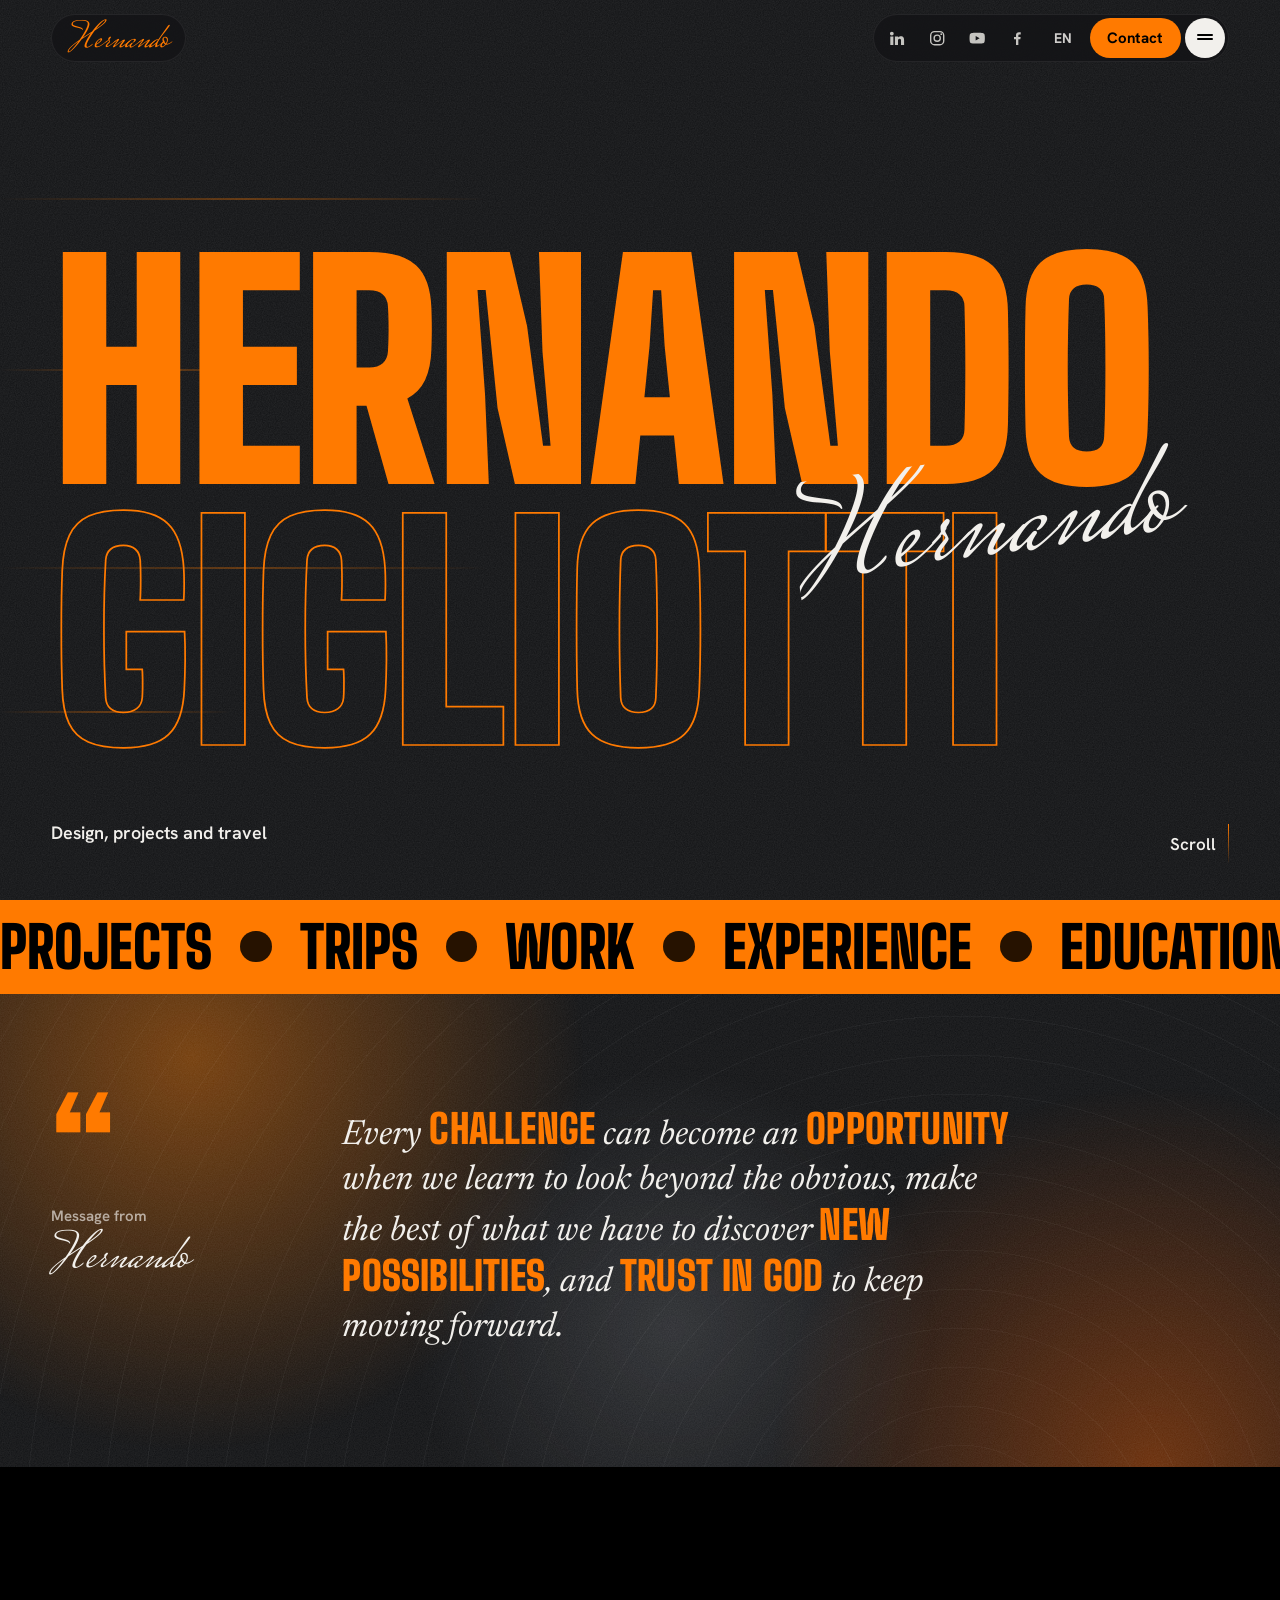
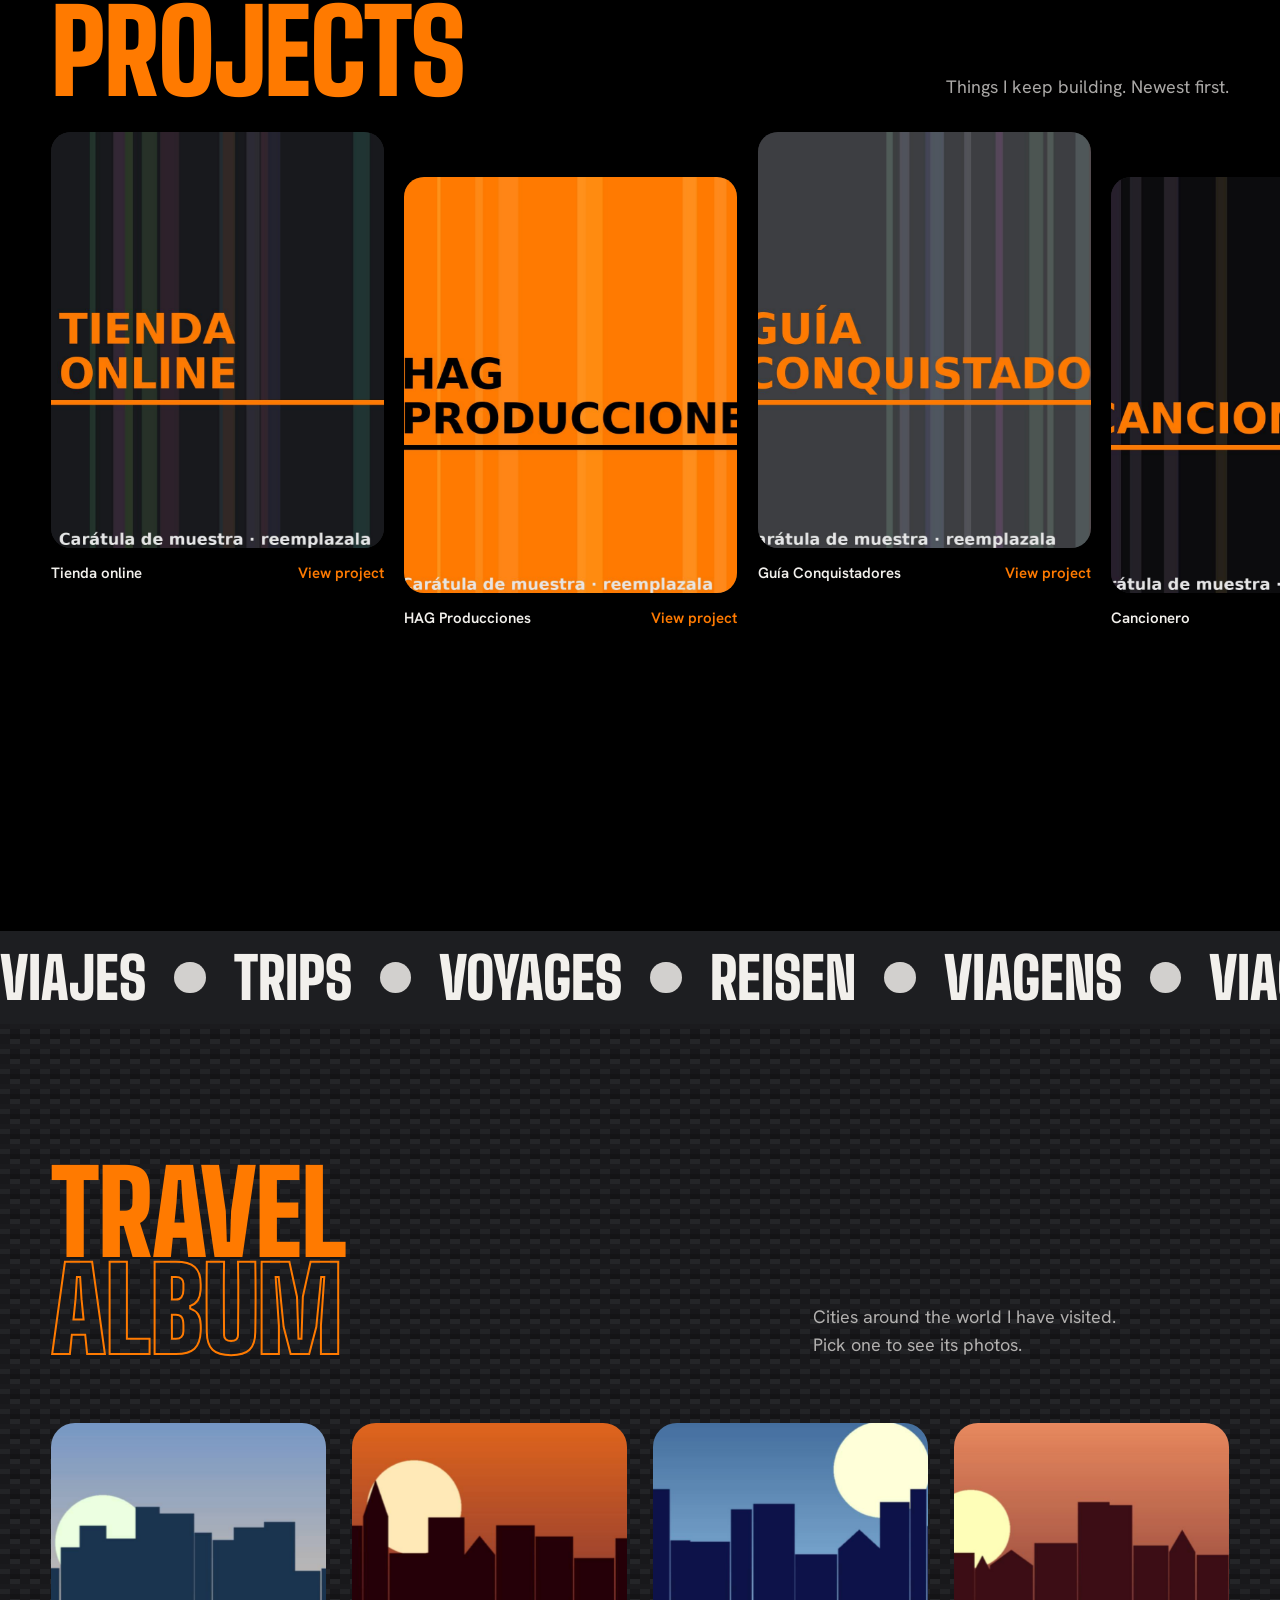
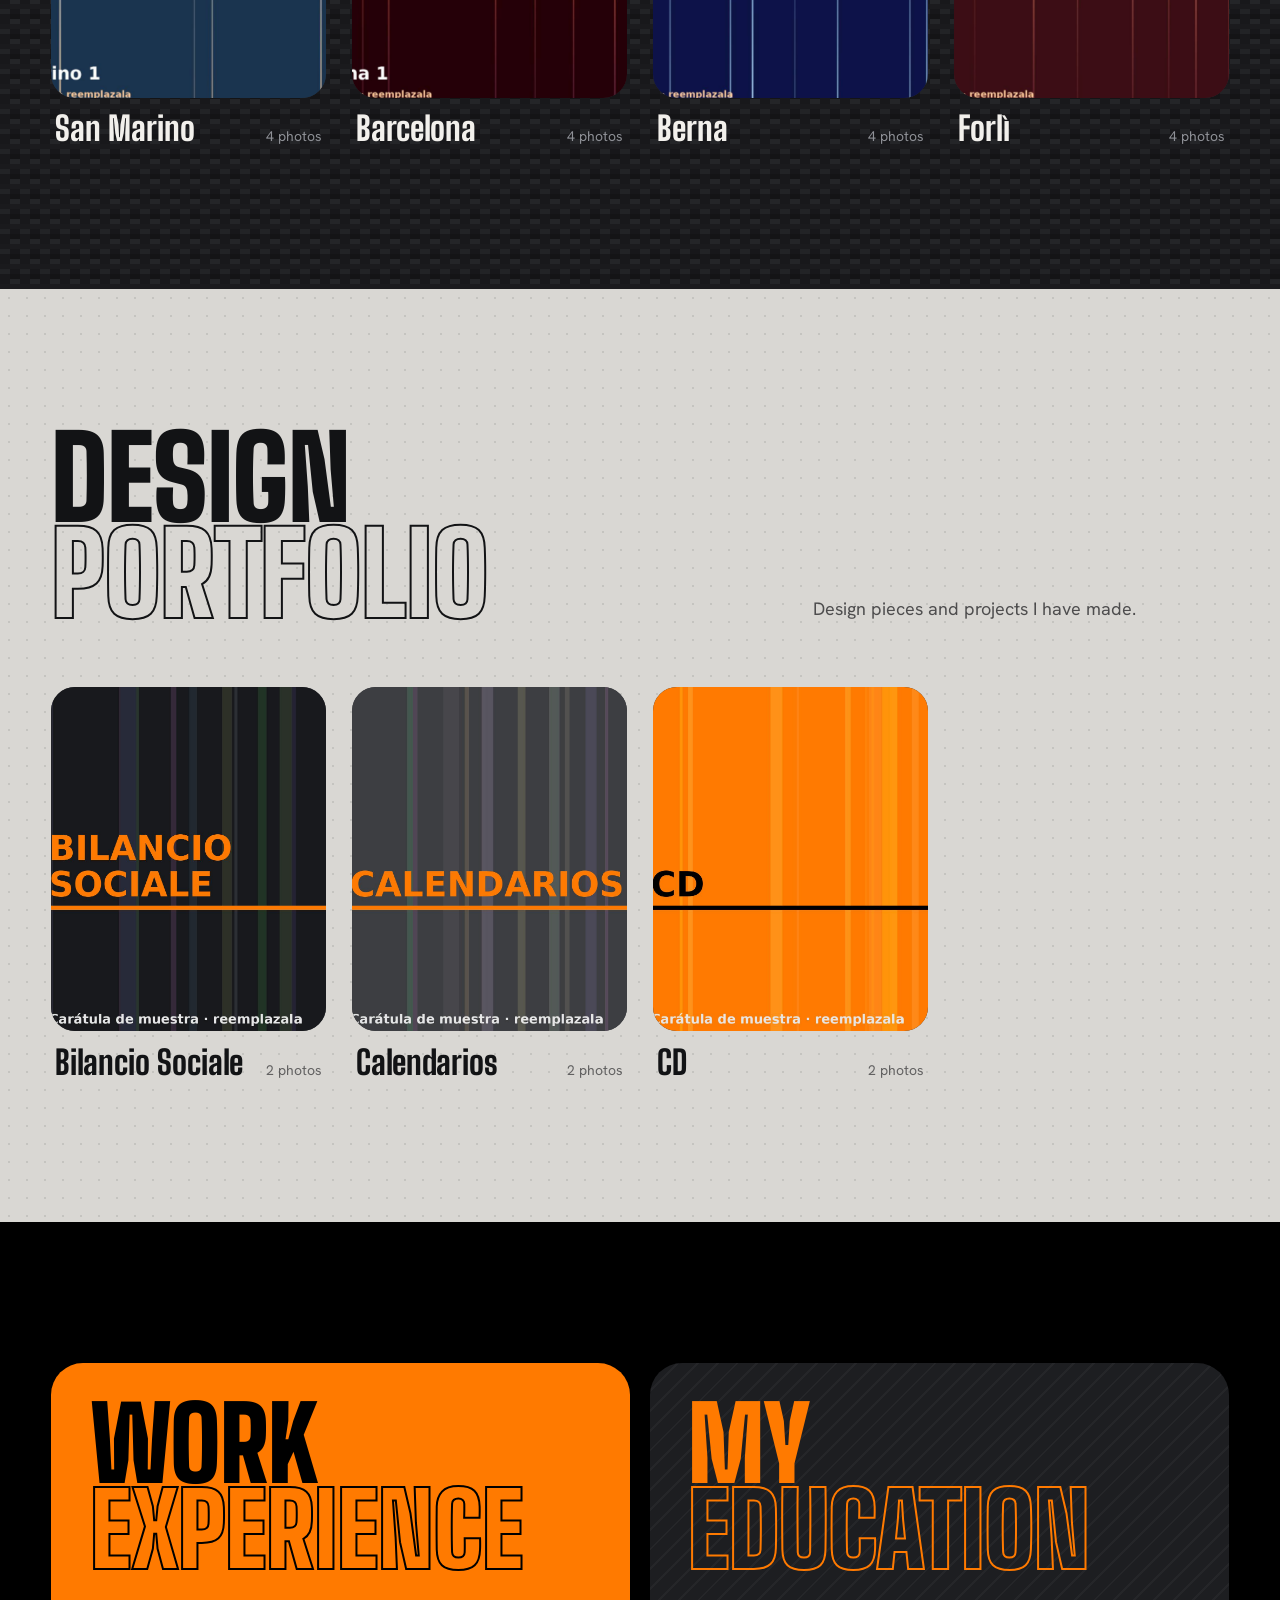
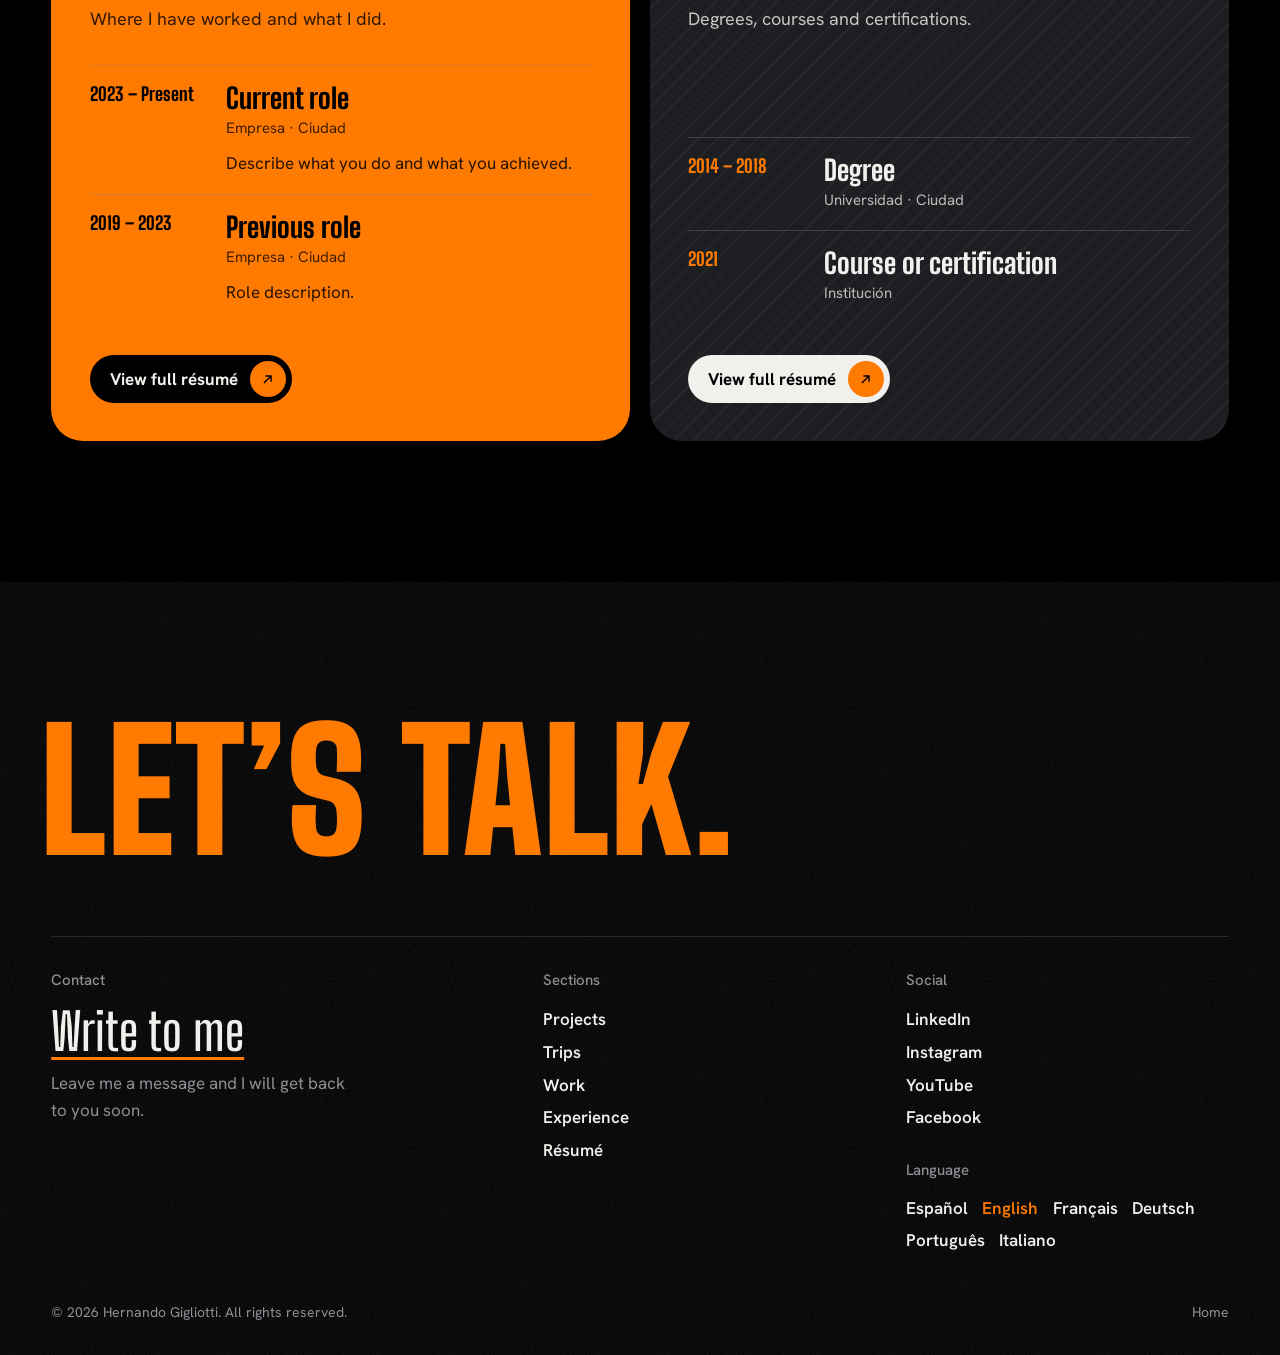
==== index.html @ bdeb21cd "Add files via upload" ====
<!doctype html>
<html lang="es">
<head>
  <meta charset="utf-8">
  <meta name="viewport" content="width=device-width, initial-scale=1, viewport-fit=cover">
  <title>Hernando Gigliotti</title>
  <meta name="description" content="Hernando Gigliotti: proyectos, viajes, diseño y currículum.">
  <meta name="theme-color" content="#121315">
  <meta property="og:title" content="Hernando Gigliotti">
  <meta property="og:type" content="website">
  <link rel="icon" href="data:image/svg+xml,%3Csvg xmlns='http://www.w3.org/2000/svg' viewBox='0 0 64 64'%3E%3Crect width='64' height='64' rx='14' fill='%23121315'/%3E%3Ctext x='32' y='44' font-family='Arial Black,Arial' font-weight='900' font-size='30' text-anchor='middle' fill='%23ff7a00'%3EH%3C/text%3E%3C/svg%3E">
  <link rel="preconnect" href="https://fonts.googleapis.com">
  <link rel="preconnect" href="https://fonts.gstatic.com" crossorigin>
  <link rel="stylesheet" href="https://fonts.googleapis.com/css2?family=Big+Shoulders+Display:wght@700;800;900&family=Hanken+Grotesk:wght@400;500;600;700&family=Mrs+Saint+Delafield&family=Newsreader:ital,opsz,wght@0,6..72,400;0,6..72,600;1,6..72,400&display=swap">
  <link rel="stylesheet" href="assets/css/style.css">
  <script>document.documentElement.classList.add('js')</script>
</head>
<body>
  <!-- Pantalla de carga -->
  <div class="cargador" aria-hidden="true" data-cargador>
    <div class="cargador__logo">
      <span class="cargador__h">H</span><span class="cargador__a">a</span><span class="cargador__g">G</span>
    </div>
    <div class="cargador__barra"><i></i></div>
  </div>
  <!-- Íconos reutilizables -->
  <svg width="0" height="0" style="position:absolute" aria-hidden="true">
    <symbol id="i-linkedin" viewBox="0 0 24 24"><path fill="currentColor" d="M4.98 3.5a2.5 2.5 0 1 1 0 5 2.5 2.5 0 0 1 0-5ZM3 9.75h4v11H3v-11Zm6.5 0h3.8v1.5h.06c.53-1 1.83-1.75 3.4-1.75 3.64 0 4.24 2.3 4.24 5.3v5.95h-4v-5.27c0-1.26-.02-2.88-1.85-2.88-1.85 0-2.13 1.37-2.13 2.79v5.36h-4v-11Z"/></symbol>
    <symbol id="i-instagram" viewBox="0 0 24 24"><g fill="none" stroke="currentColor" stroke-width="1.8"><rect x="3.5" y="3.5" width="17" height="17" rx="5"/><circle cx="12" cy="12" r="4"/></g><circle cx="17.3" cy="6.7" r="1.2" fill="currentColor"/></symbol>
    <symbol id="i-youtube" viewBox="0 0 24 24"><path fill="currentColor" d="M21.6 7.2a2.6 2.6 0 0 0-1.8-1.8C18.2 5 12 5 12 5s-6.2 0-7.8.4A2.6 2.6 0 0 0 2.4 7.2 27 27 0 0 0 2 12a27 27 0 0 0 .4 4.8 2.6 2.6 0 0 0 1.8 1.8C5.8 19 12 19 12 19s6.2 0 7.8-.4a2.6 2.6 0 0 0 1.8-1.8A27 27 0 0 0 22 12a27 27 0 0 0-.4-4.8ZM10 15V9l5.2 3L10 15Z"/></symbol>
    <symbol id="i-sobre" viewBox="0 0 24 24"><g fill="none" stroke="currentColor" stroke-width="1.8"><rect x="3" y="5.5" width="18" height="13" rx="2.5"/><path d="m4 7 8 6 8-6"/></g></symbol>
    <symbol id="i-facebook" viewBox="0 0 24 24"><path fill="currentColor" d="M13.5 21v-7.5h2.6l.4-3h-3V8.6c0-.9.3-1.5 1.5-1.5h1.6V4.4a21 21 0 0 0-2.3-.1c-2.3 0-3.9 1.4-3.9 4v2.2H7.8v3h2.6V21h3.1Z"/></symbol>
    <symbol id="i-flecha" viewBox="0 0 24 24"><path fill="none" stroke="currentColor" stroke-width="2" d="M7 17 17 7M9 7h8v8"/></symbol>
    <symbol id="i-x" viewBox="0 0 24 24"><path fill="none" stroke="currentColor" stroke-width="1.8" d="M6 6l12 12M18 6 6 18"/></symbol>
    <symbol id="i-izq" viewBox="0 0 24 24"><path fill="none" stroke="currentColor" stroke-width="1.8" d="M15 5l-7 7 7 7"/></symbol>
    <symbol id="i-der" viewBox="0 0 24 24"><path fill="none" stroke="currentColor" stroke-width="1.8" d="M9 5l7 7-7 7"/></symbol>
    <symbol id="i-bajar" viewBox="0 0 24 24"><path fill="none" stroke="currentColor" stroke-width="1.8" d="M12 4v11m0 0-4.5-4.5M12 15l4.5-4.5M5 19h14"/></symbol>
    <symbol id="i-mas" viewBox="0 0 24 24"><path fill="none" stroke="currentColor" stroke-width="1.8" d="M6 12h12M12 6v12"/></symbol>
    <symbol id="i-menos" viewBox="0 0 24 24"><path fill="none" stroke="currentColor" stroke-width="1.8" d="M6 12h12"/></symbol>
  </svg>

  <header class="nav">
    <a class="nav__marca" href="#/" data-firma>Hernando</a>
    <div class="nav__derecha">
      <nav class="nav__redes" data-redes aria-label="Redes"></nav>
      <div class="idiomas">
        <button class="idiomas__boton" type="button" aria-haspopup="true" aria-expanded="false" data-idioma-boton></button>
        <ul class="idiomas__lista" data-idioma-lista hidden></ul>
      </div>
      <button class="nav__contacto" type="button" data-abrir-contacto data-t-aria="contacto"><svg aria-hidden="true"><use href="#i-sobre"/></svg><span data-t="contacto">Contacto</span></button>
      <button class="nav__menu" type="button" aria-expanded="false" aria-controls="menu" data-menu-boton>
        <span></span><span></span><b class="sr" data-t="menu_abrir">Abrir menú</b>
      </button>
    </div>
  </header>

  <div class="menu" id="menu" data-menu>
    <ul class="menu__lista" data-menu-links></ul>
    <div class="menu__pie">
      <div class="menu__redes" data-menu-redes></div>
      <div class="menu__idiomas" data-menu-idiomas></div>
    </div>
  </div>

  <main id="app" tabindex="-1"></main>

  <!-- Contacto -->
  <div class="contacto" role="dialog" aria-modal="true" aria-labelledby="contacto-titulo" data-contacto>
    <div class="contacto__panel">
      <button class="circulo contacto__cerrar" type="button" data-cerrar-contacto data-t-aria="cerrar"><svg><use href="#i-x"/></svg></button>
      <h2 class="contacto__titulo" id="contacto-titulo" data-t="escribime">Escribime</h2>
      <p class="contacto__bajada" data-t="contacto_bajada"></p>
      <form class="formulario" data-formulario novalidate></form>
    </div>
  </div>

  <!-- Visor de fotos -->
  <div class="visor" role="dialog" aria-modal="true" data-visor>
    <div class="visor__barra">
      <div class="visor__titulo" data-visor-titulo></div>
      <button class="circulo" type="button" data-visor-cerrar data-t-aria="cerrar"><svg><use href="#i-x"/></svg></button>
    </div>
    <div class="visor__escena" data-visor-escena><img alt="" data-visor-img></div>
    <p class="visor__desc" data-visor-desc></p>
    <div class="visor__pie">
      <button class="circulo" type="button" data-visor-ant data-t-aria="anterior"><svg><use href="#i-izq"/></svg></button>
      <button class="circulo circulo--naranja" type="button" data-visor-sig data-t-aria="siguiente"><svg><use href="#i-der"/></svg></button>
    </div>
  </div>

  <!-- Lector tipo libro -->
  <div class="lector" role="dialog" aria-modal="true" data-lector>
    <div class="lector__barra">
      <div class="lector__titulo"><b data-lector-titulo></b><small data-lector-sub></small></div>
      <div class="lector__acciones">
        <a class="circulo" data-lector-descargar download data-t-aria="descargar"><svg><use href="#i-bajar"/></svg></a>
        <button class="circulo" type="button" data-lector-cerrar data-t-aria="cerrar"><svg><use href="#i-x"/></svg></button>
      </div>
    </div>
    <div class="lector__escena" data-lector-escena></div>
    <div class="lector__pie">
      <button class="circulo" type="button" data-lector-ant data-t-aria="pag_ant"><svg><use href="#i-izq"/></svg></button>
      <input class="lector__rango" type="range" min="0" max="0" value="0" step="1" data-lector-rango data-t-aria="ir_pagina">
      <span class="lector__contador" data-lector-contador></span>
      <div class="lector__tam" data-lector-tam hidden>
        <button class="circulo" type="button" data-tam="-1" data-t-aria="letra_menos"><svg><use href="#i-menos"/></svg></button>
        <button class="circulo" type="button" data-tam="1" data-t-aria="letra_mas"><svg><use href="#i-mas"/></svg></button>
      </div>
      <button class="circulo circulo--naranja" type="button" data-lector-sig data-t-aria="pag_sig"><svg><use href="#i-der"/></svg></button>
    </div>
  </div>

  <script src="assets/vendor/marked.min.js" defer></script>
  <script type="module" src="assets/js/app.js"></script>
</body>
</html>
---- assets/css/style.css ----
/* ==========================================================================
   Tokens
   ========================================================================== */
:root {
  --negro: #000000;
  --carbon: #121315;
  --grafito: #1d1e21;
  --acero: #2b2d31;
  --gris: #8e9096;
  --niebla: #d9d7d3;
  --hueso: #f2f0ec;
  --naranja: #ff7a00;
  --naranja-osc: #d65f00;
  --brasa: #c24a00;

  --f-display: "Big Shoulders Display", "Arial Narrow", Impact, sans-serif;
  --f-texto: "Hanken Grotesk", "Segoe UI", system-ui, sans-serif;
  --f-firma: "Mrs Saint Delafield", "Brush Script MT", cursive;
  --f-libro: "Newsreader", Georgia, serif;

  --ease-out: cubic-bezier(0.23, 1, 0.32, 1);
  --ease-in-out: cubic-bezier(0.77, 0, 0.175, 1);
  --ease-drawer: cubic-bezier(0.32, 0.72, 0, 1);

  --margen: clamp(1.25rem, 4vw, 4rem);
  --ancho: 1480px;
  --seccion: clamp(5rem, 11vw, 9rem);

  color-scheme: dark;
  box-sizing: border-box;
  padding-top: env(safe-area-inset-top, 0px);
  padding-bottom: env(safe-area-inset-bottom, 0px);
}
*, *::before, *::after { box-sizing: inherit; }
html { -webkit-tap-highlight-color: transparent; scroll-padding-top: calc(env(safe-area-inset-top, 0px) + 6rem); overscroll-behavior-y: none; background: var(--carbon); }
body { margin: 0; background: var(--carbon); color: var(--hueso); font-family: var(--f-texto); font-size: 1.0625rem; line-height: 1.55; -webkit-font-smoothing: antialiased; }
body.bloqueado { overflow: hidden; }
img { max-width: 100%; display: block; }
a { color: inherit; text-decoration: none; }
button { font: inherit; color: inherit; background: none; border: 0; padding: 0; cursor: pointer; }
button, a, [role="button"] { touch-action: manipulation; }
button { user-select: none; -webkit-user-select: none; }
:focus-visible { outline: 2px solid var(--naranja); outline-offset: 3px; border-radius: 4px; }
::selection { background: var(--naranja); color: var(--negro); }
[hidden] { display: none !important; }
svg { width: 1em; height: 1em; }
.envoltura { width: 100%; max-width: var(--ancho); margin-inline: auto; padding-inline: var(--margen); }
.sr { position: absolute; width: 1px; height: 1px; overflow: hidden; clip: rect(0 0 0 0); white-space: nowrap; }

/* ==========================================================================
   Texturas de fondo
   ========================================================================== */
.liso-negro { background: var(--negro); }
.liso-grafito { background: var(--grafito); }
.liso-claro { background: var(--niebla); color: var(--carbon); }
.liso-naranja { background: var(--naranja); color: var(--negro); }

.grano { position: relative; isolation: isolate; }
.grano::before {
  content: "";
  position: absolute;
  inset: 0;
  z-index: -1;
  pointer-events: none;
  opacity: 0.16;
  background-image: url("data:image/svg+xml,%3Csvg xmlns='http://www.w3.org/2000/svg' width='220' height='220'%3E%3Cfilter id='n'%3E%3CfeTurbulence type='fractalNoise' baseFrequency='.85' numOctaves='3' stitchTiles='stitch'/%3E%3CfeColorMatrix values='0 0 0 0 1 0 0 0 0 1 0 0 0 0 1 0 0 0 .55 0'/%3E%3C/filter%3E%3Crect width='100%25' height='100%25' filter='url(%23n)'/%3E%3C/svg%3E");
}
.carbono {
  background-color: #141416;
  background-image:
    linear-gradient(27deg, #1a1a1d 5px, transparent 5px),
    linear-gradient(207deg, #1a1a1d 5px, transparent 5px),
    linear-gradient(27deg, #222326 5px, transparent 5px),
    linear-gradient(207deg, #222326 5px, transparent 5px),
    linear-gradient(90deg, #18181b 10px, transparent 10px),
    linear-gradient(#1b1b1e 25%, #17171a 25%, #17171a 50%, transparent 50%, transparent 75%, #242528 75%, #242528);
  background-size: 20px 20px;
  background-position: 0 5px, 10px 0, 0 10px, 10px 5px, 0 0, 0 0;
}
.rayas {
  background-color: var(--grafito);
  background-image: repeating-linear-gradient(-45deg, rgba(255, 255, 255, 0.035) 0 2px, transparent 2px 14px);
}
.puntos {
  color: var(--carbon);
  background-color: var(--niebla);
  background-image: radial-gradient(rgba(0, 0, 0, 0.09) 1px, transparent 1.4px);
  background-size: 18px 18px;
}

/* ==========================================================================
   Cabecera
   ========================================================================== */
.nav {
  position: fixed;
  top: calc(env(safe-area-inset-top, 0px) + 0.9rem);
  left: var(--margen);
  right: var(--margen);
  z-index: 30;
  display: flex;
  justify-content: space-between;
  align-items: center;
  gap: 1rem;
  pointer-events: none;
}
.nav > * { pointer-events: auto; }
.nav__marca {
  font-family: var(--f-firma);
  font-size: 2.3rem;
  line-height: 1;
  color: var(--naranja);
  padding: 0.45rem 1.1rem 0;
  height: 3rem;
  display: flex;
  align-items: center;
  border-radius: 999px;
  background: rgba(18, 19, 21, 0.72);
  backdrop-filter: blur(16px);
  -webkit-backdrop-filter: blur(16px);
  box-shadow: inset 0 0 0 1px rgba(255, 255, 255, 0.07);
}
.nav__derecha {
  display: flex;
  align-items: center;
  gap: 0.25rem;
  padding: 0.25rem;
  border-radius: 999px;
  background: rgba(18, 19, 21, 0.72);
  backdrop-filter: blur(16px);
  -webkit-backdrop-filter: blur(16px);
  box-shadow: inset 0 0 0 1px rgba(255, 255, 255, 0.07);
}
.nav__redes { display: flex; }
.red {
  display: grid;
  place-items: center;
  width: 2.5rem;
  height: 2.5rem;
  border-radius: 999px;
  color: rgba(242, 240, 236, 0.8);
  font-size: 1.15rem;
  transition: color 160ms ease, background-color 160ms ease;
}
.idiomas { position: relative; }
.idiomas__boton {
  height: 2.5rem;
  padding: 0 0.8rem;
  border-radius: 999px;
  font-weight: 700;
  font-size: 0.875rem;
  letter-spacing: 0.04em;
  color: rgba(242, 240, 236, 0.85);
  transition: background-color 160ms ease;
}
.idiomas__lista {
  position: absolute;
  top: calc(100% + 0.6rem);
  right: 0;
  min-width: 11rem;
  margin: 0;
  padding: 0.35rem;
  list-style: none;
  border-radius: 1.1rem;
  background: var(--grafito);
  box-shadow: inset 0 0 0 1px rgba(255, 255, 255, 0.08), 0 20px 50px -10px rgba(0, 0, 0, 0.7);
  transform-origin: top right;
  animation: aparecer-pop 180ms var(--ease-out);
}
.idiomas__lista button {
  width: 100%;
  text-align: left;
  padding: 0.6rem 0.85rem;
  border-radius: 0.75rem;
  font-weight: 500;
}
.idiomas__lista button[aria-current="true"] { color: var(--naranja); font-weight: 700; }
@keyframes aparecer-pop { from { opacity: 0; transform: scale(0.96) translateY(-4px); } }
.nav__contacto {
  height: 2.5rem;
  padding: 0 1.1rem;
  border-radius: 999px;
  background: var(--naranja);
  color: var(--negro);
  font-weight: 700;
  font-size: 0.9375rem;
  transition: transform 140ms var(--ease-out), background-color 160ms ease;
}
.nav__contacto:active { transform: scale(0.97); }
.nav__menu { position: relative; width: 2.5rem; height: 2.5rem; border-radius: 999px; background: var(--hueso); }
.nav__menu span { position: absolute; left: 50%; top: 50%; width: 1rem; height: 2px; margin-left: -0.5rem; background: var(--negro); border-radius: 2px; transition: transform 300ms var(--ease-out); }
.nav__menu span:first-child { transform: translateY(-4px); }
.nav__menu span:last-child { transform: translateY(4px); }
.menu-abierto .nav__menu span:first-child { transform: rotate(45deg); }
.menu-abierto .nav__menu span:last-child { transform: rotate(-45deg); }
@media (hover: hover) and (pointer: fine) {
  .red:hover { color: var(--naranja); background: rgba(255, 255, 255, 0.06); }
  .idiomas__boton:hover, .idiomas__lista button:hover { background: rgba(255, 255, 255, 0.07); }
  .nav__contacto:hover { background: #ff8f2b; }
}
@media (max-width: 560px) {
  .nav__marca { font-size: 1.9rem; padding-inline: 0.85rem; height: 2.75rem; }
  .red { width: 2.15rem; }
  .nav__contacto { padding: 0 0.8rem; font-size: 0.875rem; }
  .idiomas__boton { padding: 0 0.55rem; }
}
.nav__contacto { display: inline-flex; align-items: center; gap: 0.45rem; }
.nav__contacto svg { width: 1.15rem; height: 1.15rem; display: none; }
@media (max-width: 480px) {
  .nav { left: 0.75rem; right: 0.75rem; }
  .nav__marca { font-size: 1.6rem; padding-inline: 0.7rem; height: 2.6rem; }
  .nav__derecha { gap: 0; }
  .red { width: 2.1rem; height: 2.3rem; font-size: 1.05rem; }
  .idiomas__boton { height: 2.3rem; padding: 0 0.45rem; font-size: 0.8125rem; }
  .nav__contacto { width: 2.3rem; height: 2.3rem; padding: 0; justify-content: center; }
  .nav__contacto span { display: none; }
  .nav__contacto svg { display: block; }
  .nav__menu { width: 2.3rem; height: 2.3rem; }
}

/* Menú a pantalla completa */
.menu {
  position: fixed;
  inset: 0;
  z-index: 25;
  background: var(--naranja);
  color: var(--negro);
  padding: calc(env(safe-area-inset-top, 0px) + 6.5rem) var(--margen) calc(env(safe-area-inset-bottom, 0px) + 2rem);
  display: flex;
  flex-direction: column;
  justify-content: space-between;
  gap: 2rem;
  overflow-y: auto;
  clip-path: inset(0 0 100% 0);
  visibility: hidden;
  transition: clip-path 520ms var(--ease-drawer), visibility 0s linear 520ms;
}
.menu-abierto .menu { clip-path: inset(0 0 0 0); visibility: visible; transition: clip-path 520ms var(--ease-drawer), visibility 0s; }
.menu__lista { list-style: none; margin: 0; padding: 0; }
.menu__lista a {
  display: inline-block;
  font-family: var(--f-display);
  font-weight: 900;
  text-transform: uppercase;
  font-size: clamp(3.2rem, 11vw, 8rem);
  line-height: 0.9;
  transform: translateY(40%);
  opacity: 0;
  transition: transform 520ms var(--ease-out), opacity 300ms ease, color 160ms ease;
}
.menu-abierto .menu__lista a { transform: none; opacity: 1; }
.menu-abierto .menu__lista li:nth-child(2) a { transition-delay: 40ms; }
.menu-abierto .menu__lista li:nth-child(3) a { transition-delay: 80ms; }
.menu-abierto .menu__lista li:nth-child(4) a { transition-delay: 120ms; }
.menu-abierto .menu__lista li:nth-child(5) a { transition-delay: 160ms; }
.menu-abierto .menu__lista li:nth-child(6) a { transition-delay: 200ms; }
.menu__pie { display: flex; flex-wrap: wrap; justify-content: space-between; gap: 1.25rem 2rem; font-weight: 600; }
.menu__redes, .menu__idiomas { display: flex; flex-wrap: wrap; gap: 0.5rem 1.25rem; }
.menu__redes a, .menu__idiomas button { text-decoration: underline; text-underline-offset: 4px; text-decoration-thickness: 1.5px; }
.menu__idiomas button[aria-current="true"] { text-decoration: none; background: var(--negro); color: var(--naranja); padding: 0 0.6rem; border-radius: 999px; }
@media (hover: hover) and (pointer: fine) { .menu__lista a:hover { color: var(--hueso); } }

/* ==========================================================================
   Hero
   ========================================================================== */
.hero { position: relative; min-height: 100svh; display: flex; flex-direction: column; justify-content: flex-end; overflow: hidden; background: var(--carbon); }
.hero__contenido { padding-block: 7rem 2.25rem; }
.hero__nombre {
  margin: 0;
  font-family: var(--f-display);
  font-weight: 900;
  text-transform: uppercase;
  line-height: 0.86;
  letter-spacing: -0.015em;
  font-size: var(--tam-nombre, 20vw);
  white-space: nowrap;
}
.hero__linea { display: block; width: max-content; overflow: hidden; padding-bottom: 0.04em; }
.hero__linea--relleno { color: var(--naranja); }
.hero__linea--trazo { color: transparent; -webkit-text-stroke: max(1.5px, 0.006em) var(--naranja); }
.hero__letra { display: inline-block; }
.hero__firma {
  position: absolute;
  right: calc(var(--margen) + 2vw);
  bottom: 38%;
  margin: 0;
  font-family: var(--f-firma);
  font-weight: 400;
  font-size: clamp(3.5rem, 11vw, 10rem);
  line-height: 1.1;
  padding-right: 0.2em;
  color: var(--hueso);
  transform: rotate(-8deg);
  pointer-events: none;
}
.hero__pie { display: flex; justify-content: space-between; align-items: end; gap: 1rem; margin-top: 2rem; color: rgba(242, 240, 236, 0.7); }
.hero__pie strong { color: var(--hueso); font-weight: 600; font-size: 1.125rem; }
.hero__bajar { display: inline-flex; align-items: center; gap: 0.75rem; font-weight: 600; color: var(--hueso); }
.hero__bajar i { display: block; width: 1px; height: 2.5rem; background: linear-gradient(var(--naranja), transparent); }

/* Líneas de velocidad que cruzan el hero */
.hero__estela { position: absolute; inset: 0; z-index: 0; overflow: hidden; pointer-events: none; }
.hero__estela i {
  position: absolute;
  left: 0;
  height: 2px;
  width: 38vw;
  background: linear-gradient(90deg, transparent, rgba(255, 122, 0, 0.55), transparent);
  animation: estela 6s linear infinite;
  opacity: 0.6;
}
.hero__estela i:nth-child(1) { top: 22%; animation-duration: 5.5s; }
.hero__estela i:nth-child(2) { top: 41%; animation-duration: 7.5s; animation-delay: -3s; width: 24vw; }
.hero__estela i:nth-child(3) { top: 63%; animation-duration: 6.5s; animation-delay: -1.5s; }
.hero__estela i:nth-child(4) { top: 79%; animation-duration: 9s; animation-delay: -5s; width: 18vw; }
@keyframes estela { from { transform: translateX(-40vw); } to { transform: translateX(140vw); } }
.hero > .envoltura { position: relative; z-index: 1; }

/* Secuencia de entrada */
.js .hero__letra { transform: translateY(105%); }
.js .hero__firma { opacity: 0; clip-path: inset(0 100% 0 0); }
.js .hero__pie { opacity: 0; }
.cargado .hero__letra { transform: none; transition: transform 900ms var(--ease-out); transition-delay: calc(var(--i, 0) * 40ms); }
.cargado .hero__firma { opacity: 1; clip-path: inset(0 0 0 0); transition: clip-path 1200ms var(--ease-in-out) 650ms, opacity 200ms ease 650ms; }
.cargado .hero__pie { opacity: 1; transition: opacity 600ms ease 900ms; }

/* ==========================================================================
   Cinta en movimiento
   ========================================================================== */
.cinta { overflow: hidden; padding-block: 1.1rem; white-space: nowrap; user-select: none; }
.cinta__pista { display: inline-flex; animation: cinta 32s linear infinite; }
.cinta--inversa .cinta__pista { animation-direction: reverse; }
.cinta span {
  display: inline-flex;
  align-items: center;
  gap: 1.75rem;
  padding-right: 1.75rem;
  font-family: var(--f-display);
  font-weight: 900;
  text-transform: uppercase;
  font-size: clamp(2rem, 4.5vw, 3.75rem);
  line-height: 1;
}
.cinta span::after { content: ""; width: 0.55em; height: 0.55em; border-radius: 50%; background: currentColor; opacity: 0.85; }
@keyframes cinta { to { transform: translateX(-50%); } }

/* ==========================================================================
   Mensaje (fondo animado)
   ========================================================================== */
.mensaje { position: relative; isolation: isolate; overflow: hidden; padding-block: clamp(4.5rem, 9vw, 7.5rem); background: var(--carbon); }
.aurora { position: absolute; inset: 0; z-index: -2; overflow: hidden; }
.aurora i { position: absolute; width: 70vmax; height: 70vmax; border-radius: 50%; will-change: transform; }
.aurora i:nth-child(1) { left: -20vmax; top: -30vmax; background: radial-gradient(circle, rgba(255, 122, 0, 0.42), transparent 62%); animation: deriva-a 22s ease-in-out infinite alternate; }
.aurora i:nth-child(2) { right: -25vmax; bottom: -35vmax; background: radial-gradient(circle, rgba(194, 74, 0, 0.5), transparent 60%); animation: deriva-b 26s ease-in-out infinite alternate; }
.aurora i:nth-child(3) { left: 30%; top: 10%; width: 45vmax; height: 45vmax; background: radial-gradient(circle, rgba(120, 124, 132, 0.28), transparent 65%); animation: deriva-c 18s ease-in-out infinite alternate; }
.aurora i:nth-child(4) {
  inset: 0; width: auto; height: auto; border-radius: 0;
  background: repeating-radial-gradient(circle at 75% 120%, transparent 0 38px, rgba(255, 255, 255, 0.035) 38px 39px);
  animation: pulso 9s ease-in-out infinite alternate;
}
@keyframes deriva-a { to { transform: translate(28vw, 22vh) scale(1.15); } }
@keyframes deriva-b { to { transform: translate(-30vw, -18vh) scale(0.9); } }
@keyframes deriva-c { to { transform: translate(-22vw, 18vh) scale(1.3); } }
@keyframes pulso { to { transform: scale(1.08); opacity: 0.6; } }
.mensaje__grilla { display: grid; grid-template-columns: minmax(10rem, 15rem) minmax(0, 1fr); gap: clamp(1.5rem, 4vw, 4rem); align-items: start; }
.mensaje__lado { display: flex; flex-direction: column; gap: 0.25rem; }
.mensaje__comilla { font-family: var(--f-display); font-weight: 900; font-size: clamp(6rem, 11vw, 9rem); line-height: 0.6; color: var(--naranja); margin-bottom: 0.5rem; }
.etiqueta { font-weight: 600; font-size: 0.9375rem; color: rgba(242, 240, 236, 0.65); }
.mensaje__firma { font-family: var(--f-firma); font-size: clamp(2.6rem, 4vw, 3.4rem); line-height: 1.1; color: var(--hueso); }
.frase {
  margin: 0;
  max-width: 34ch;
  font-family: var(--f-libro);
  font-style: italic;
  font-weight: 400;
  font-size: clamp(1.45rem, 2.7vw, 2.45rem);
  line-height: 1.32;
  color: var(--hueso);
  text-wrap: pretty;
}
.frase strong {
  font-family: var(--f-display);
  font-style: normal;
  font-weight: 900;
  text-transform: uppercase;
  font-size: 1.16em;
  line-height: 1;
  letter-spacing: 0.005em;
  color: var(--naranja);
}
.frase .palabra { opacity: var(--o, 1); transition: opacity 140ms linear; }
@media (max-width: 760px) {
  .mensaje__grilla { grid-template-columns: 1fr; }
  .mensaje__lado { flex-direction: row; align-items: baseline; gap: 0.6rem; }
  .mensaje__comilla { font-size: 5rem; margin: 0; }
}

/* ==========================================================================
   Proyectos (desplazamiento horizontal fijado)
   ========================================================================== */
.proyectos { position: relative; }
.proyectos__fijo { position: sticky; top: 0; height: 100svh; display: flex; flex-direction: column; justify-content: center; overflow: hidden; }
.proyectos__cabeza { display: flex; justify-content: space-between; align-items: end; gap: 1.5rem; margin-bottom: clamp(1.5rem, 3.5vh, 2.75rem); }
.titulo-seccion {
  margin: 0;
  font-family: var(--f-display);
  font-weight: 900;
  text-transform: uppercase;
  font-size: clamp(3.25rem, 9vw, 8.5rem);
  line-height: 0.84;
  letter-spacing: -0.01em;
}
.titulo-seccion span { display: block; }
.titulo-seccion span + span { color: transparent; -webkit-text-stroke: 2px currentColor; }
.liso-claro .titulo-seccion span + span, .puntos .titulo-seccion span + span { -webkit-text-stroke-color: var(--carbon); }
.titulo-seccion--naranja span:first-child { color: var(--naranja); }
.titulo-seccion--naranja span + span { -webkit-text-stroke-color: var(--naranja); }
.bajada { max-width: 34ch; margin: 0; font-size: 1.125rem; color: rgba(242, 240, 236, 0.7); }
.liso-claro .bajada, .puntos .bajada { color: rgba(18, 19, 21, 0.7); }
.pista { display: flex; gap: clamp(0.9rem, 1.6vw, 1.5rem); padding-inline: var(--margen); will-change: transform; }
.proyecto { flex: 0 0 auto; width: clamp(15rem, 26vw, 25rem); }
.proyecto:nth-child(even) { margin-top: clamp(1.5rem, 5vh, 4rem); }
.proyecto__foto { aspect-ratio: 4 / 5; max-height: 58svh; border-radius: 1.25rem; overflow: hidden; background: var(--grafito); }
.proyecto__foto img { width: 100%; height: 100%; object-fit: cover; transition: transform 700ms var(--ease-out); }
.proyecto__pie { display: flex; justify-content: space-between; gap: 1rem; margin-top: 0.85rem; font-size: 0.9375rem; color: rgba(242, 240, 236, 0.65); }
.proyecto__pie b { color: var(--hueso); font-weight: 600; }
.proyecto__ir { color: var(--naranja); font-weight: 600; white-space: nowrap; }
.proyectos__pista-texto { margin-top: 1.25rem; font-size: 0.875rem; color: var(--gris); }
@media (hover: hover) and (pointer: fine) { .proyecto:hover .proyecto__foto img { transform: scale(1.045); } }
.proyectos--libre .proyectos__fijo { position: static; height: auto; padding-block: var(--seccion); }
.proyectos--libre .pista { overflow-x: auto; scroll-snap-type: x mandatory; scrollbar-width: none; padding-bottom: 0.5rem; }
.proyectos--libre .pista::-webkit-scrollbar { display: none; }
.proyectos--libre .proyecto { scroll-snap-align: start; scroll-margin-inline: var(--margen); }

/* ==========================================================================
   Salón de viajes (como los cascos) y portfolio
   ========================================================================== */
.salon { padding-block: var(--seccion); }
.salon__cabeza { display: grid; grid-template-columns: 1fr minmax(16rem, 26rem); gap: 1.5rem 3rem; align-items: end; margin-bottom: clamp(2.5rem, 5vw, 4.5rem); }
.salon__grilla { display: grid; grid-template-columns: repeat(auto-fill, minmax(min(100%, 16.5rem), 1fr)); gap: clamp(1rem, 2vw, 1.75rem); }
.ficha { display: block; position: relative; }
.ficha__imagen {
  position: relative;
  aspect-ratio: 1;
  border-radius: 1.5rem;
  overflow: hidden;
  background: var(--acero);
}
.ficha__imagen img { position: absolute; inset: 0; width: 100%; height: 100%; object-fit: cover; transition: opacity 500ms ease, transform 900ms var(--ease-out); }
.ficha__imagen img + img { opacity: 0; }
.ficha__imagen::after {
  content: "";
  position: absolute;
  inset: 45% 0 0;
  background: linear-gradient(transparent, rgba(255, 122, 0, 0.85));
  opacity: 0;
  transition: opacity 400ms ease;
}
.ficha__texto { display: flex; justify-content: space-between; align-items: baseline; gap: 0.75rem; padding: 0.9rem 0.25rem 0; }
.ficha__nombre { margin: 0; font-family: var(--f-display); font-weight: 800; font-size: clamp(1.75rem, 2.6vw, 2.4rem); line-height: 1; overflow-wrap: anywhere; }
.ficha__meta { font-size: 0.875rem; color: var(--gris); white-space: nowrap; }
.liso-claro .ficha__meta, .puntos .ficha__meta { color: rgba(18, 19, 21, 0.6); }
.ficha--alta .ficha__imagen { aspect-ratio: 4 / 5; }
@media (hover: hover) and (pointer: fine) {
  .ficha:hover .ficha__imagen img + img { opacity: 1; }
  .ficha:hover .ficha__imagen img:only-child { transform: scale(1.05); }
  .ficha:hover .ficha__imagen::after { opacity: 1; }
}
@media (max-width: 760px) { .salon__cabeza { grid-template-columns: 1fr; } }

/* ==========================================================================
   Trayectoria (experiencia y estudios)
   ========================================================================== */
.trayectoria { display: grid; grid-template-columns: 1fr 1fr; gap: clamp(0.75rem, 1.5vw, 1.25rem); padding-block: var(--seccion); }
.panel {
  position: relative;
  display: flex;
  flex-direction: column;
  gap: 2rem;
  min-height: clamp(30rem, 50vw, 44rem);
  padding: clamp(1.5rem, 3vw, 3rem);
  border-radius: 2rem;
  overflow: hidden;
}
.panel .titulo-seccion { font-size: clamp(3.5rem, 8vw, 8rem); }
.panel.liso-naranja .titulo-seccion span + span { -webkit-text-stroke-color: var(--negro); }
.panel .bajada { color: inherit; opacity: 0.8; }
.hitos { list-style: none; margin: auto 0 0; padding: 0; }
.hito { display: grid; grid-template-columns: 7.5rem 1fr; gap: 1rem; padding: 1.1rem 0; border-top: 1px solid currentColor; border-top-color: rgba(127, 127, 127, 0.35); }
.hito__fechas { font-family: var(--f-display); font-weight: 800; font-size: 1.15rem; line-height: 1.15; font-variant-numeric: tabular-nums; }
.liso-naranja .hito__fechas { color: var(--negro); }
.rayas .hito__fechas { color: var(--naranja); }
.hito__puesto { margin: 0; font-family: var(--f-display); font-weight: 800; font-size: clamp(1.4rem, 2.2vw, 1.85rem); line-height: 1.02; }
.hito__lugar { margin: 0.3rem 0 0; opacity: 0.75; font-size: 0.9375rem; }
.hito__desc { margin: 0.6rem 0 0; opacity: 0.85; max-width: 60ch; }
@media (max-width: 860px) {
  .trayectoria { grid-template-columns: 1fr; }
  .hito { grid-template-columns: 1fr; gap: 0.35rem; }
}

/* Botón con flecha */
.boton-flecha {
  display: inline-flex;
  align-items: center;
  gap: 0.75rem;
  align-self: flex-start;
  height: 3rem;
  padding: 0 0.375rem 0 1.25rem;
  border-radius: 999px;
  font-weight: 700;
  background: var(--hueso);
  color: var(--negro);
  white-space: nowrap;
  transition: transform 140ms var(--ease-out);
}
.boton-flecha__icono { display: grid; place-items: center; width: 2.25rem; height: 2.25rem; border-radius: 999px; background: var(--naranja); color: var(--negro); transition: transform 200ms var(--ease-out); }
.liso-naranja .boton-flecha { background: var(--negro); color: var(--hueso); }
.boton-flecha:active { transform: scale(0.97); }
@media (hover: hover) and (pointer: fine) { .boton-flecha:hover .boton-flecha__icono { transform: translate(2px, -2px); } }

/* ==========================================================================
   Pie con contacto
   ========================================================================== */
.pie { padding-block: var(--seccion) 2rem; overflow: hidden; }
.pie__frase span { display: inline-block; }
@media (hover: hover) and (pointer: fine) { .pie__frase:hover { color: var(--hueso); } }
.pie__frase {
  display: block;
  text-align: left;
  cursor: pointer;
  margin: 0 0 clamp(2.5rem, 6vw, 5rem);
  font-family: var(--f-display);
  font-weight: 900;
  text-transform: uppercase;
  font-size: clamp(3.5rem, 13vw, 13rem);
  line-height: 0.82;
  color: var(--naranja);
  text-wrap: balance;
}
.pie__grilla { display: grid; grid-template-columns: 1.4fr 1fr 1fr; gap: 2.5rem; padding-top: 2rem; border-top: 1px solid rgba(255, 255, 255, 0.12); }
.pie__grilla h3 { margin: 0 0 0.85rem; font-size: 0.9375rem; font-weight: 500; color: var(--gris); }
.pie__grilla ul { list-style: none; margin: 0; padding: 0; display: grid; gap: 0.4rem; }
.pie__grilla a, .pie__grilla button { font-weight: 600; }
.pie__escribir { display: inline-block; font-family: var(--f-display); font-weight: 800; font-size: clamp(2rem, 4vw, 3.25rem); line-height: 1; color: var(--hueso); text-align: left; }
.pie__escribir u { text-decoration-color: var(--naranja); text-decoration-thickness: 3px; text-underline-offset: 6px; }
.pie__legal { margin-top: 3rem; display: flex; justify-content: space-between; gap: 1rem; flex-wrap: wrap; font-size: 0.875rem; color: var(--gris); }
.pie__idiomas { display: flex; flex-wrap: wrap; gap: 0.35rem 0.9rem; }
.pie__idiomas button[aria-current="true"] { color: var(--naranja); }
@media (hover: hover) and (pointer: fine) { .pie__grilla a:hover, .pie__grilla button:hover { color: var(--naranja); } }
@media (max-width: 760px) { .pie__grilla { grid-template-columns: 1fr 1fr; } .pie__grilla > :first-child { grid-column: 1 / -1; } }

/* ==========================================================================
   Contacto (ventana)
   ========================================================================== */
.contacto {
  position: fixed;
  inset: 0;
  z-index: 45;
  display: grid;
  place-items: center;
  padding: 1rem;
  background: rgba(0, 0, 0, 0.7);
  opacity: 0;
  visibility: hidden;
  transition: opacity 220ms ease, visibility 0s linear 220ms;
}
.contacto.abierto { opacity: 1; visibility: visible; transition: opacity 220ms ease, visibility 0s; }
.contacto__panel {
  position: relative;
  width: min(100%, 34rem);
  max-height: calc(100dvh - 2rem);
  overflow-y: auto;
  padding: clamp(1.5rem, 4vw, 2.5rem);
  border-radius: 1.75rem;
  background: var(--naranja);
  color: var(--negro);
  transform: translateY(16px) scale(0.98);
  transition: transform 300ms var(--ease-out);
}
.contacto.abierto .contacto__panel { transform: none; }
.contacto__cerrar { position: absolute; top: 1rem; right: 1rem; background: var(--negro); color: var(--hueso); }
.contacto__titulo { margin: 0 3rem 0.5rem 0; font-family: var(--f-display); font-weight: 900; text-transform: uppercase; font-size: clamp(2.75rem, 7vw, 4rem); line-height: 0.9; }
.contacto__bajada { margin: 0 0 1.5rem; font-weight: 500; }
.formulario { display: grid; gap: 0.85rem; }
.campo { display: grid; gap: 0.35rem; }
.campo label { font-weight: 700; font-size: 0.9375rem; }
.campo input, .campo textarea {
  width: 100%;
  padding: 0.85rem 1rem;
  border: 0;
  border-radius: 0.9rem;
  background: rgba(0, 0, 0, 0.88);
  color: var(--hueso);
  font: inherit;
  font-size: 16px;
  box-shadow: inset 0 0 0 1px rgba(255, 255, 255, 0.06);
}
.campo textarea { min-height: 8rem; resize: vertical; }
.campo input:focus-visible, .campo textarea:focus-visible { outline: 2px solid var(--negro); outline-offset: 2px; }
.trampa { position: absolute; left: -9999px; }
.formulario__enviar {
  height: 3.25rem;
  border-radius: 999px;
  background: var(--negro);
  color: var(--hueso);
  font-weight: 700;
  transition: transform 140ms var(--ease-out), opacity 160ms ease;
}
.formulario__enviar:disabled { opacity: 0.6; cursor: progress; }
.formulario__enviar:active { transform: scale(0.98); }
.formulario__estado { margin: 0; min-height: 1.5em; font-weight: 600; }

/* ==========================================================================
   Páginas internas
   ========================================================================== */
.pagina { padding-top: clamp(7rem, 14vw, 10rem); padding-bottom: var(--seccion); min-height: 80svh; }
.migas { display: flex; flex-wrap: wrap; gap: 0.25rem 0.6rem; margin-bottom: 1.5rem; font-size: 0.9375rem; color: var(--gris); }
.migas a { color: rgba(242, 240, 236, 0.85); text-decoration: underline; text-decoration-color: rgba(255, 122, 0, 0.7); text-underline-offset: 4px; }
.titular { margin: 0; font-family: var(--f-display); font-weight: 900; text-transform: uppercase; font-size: clamp(3.25rem, 11vw, 10rem); line-height: 0.85; letter-spacing: -0.01em; overflow-wrap: anywhere; color: var(--naranja); }
.encabezado { display: grid; grid-template-columns: 1fr minmax(16rem, 30rem); gap: 2rem 4rem; align-items: end; padding-bottom: clamp(2.5rem, 5vw, 4rem); margin-bottom: clamp(2.5rem, 5vw, 4rem); border-bottom: 1px solid rgba(255, 255, 255, 0.12); }
.encabezado__texto { font-size: 1.125rem; color: rgba(242, 240, 236, 0.8); }
.encabezado__texto p { margin: 0 0 1rem; }
.encabezado__datos { display: flex; flex-wrap: wrap; gap: 1.75rem; margin-bottom: 1.25rem; font-size: 0.9375rem; color: var(--gris); }
.encabezado__datos b { display: block; font-family: var(--f-display); font-weight: 800; font-size: 2rem; line-height: 1; color: var(--naranja); }
@media (max-width: 860px) { .encabezado { grid-template-columns: 1fr; } }
.portada-grande { margin-bottom: clamp(2.5rem, 5vw, 4rem); padding: 0.4rem; border-radius: 2rem; background: rgba(255, 255, 255, 0.04); box-shadow: inset 0 0 0 1px rgba(255, 255, 255, 0.06); }
.portada-grande img { width: 100%; max-height: 78svh; object-fit: contain; border-radius: calc(2rem - 0.4rem); background: var(--negro); }
.subtitulo { margin: 0 0 1.5rem; font-family: var(--f-display); font-weight: 800; font-size: clamp(1.75rem, 3vw, 2.5rem); }

.album { columns: 3 18rem; column-gap: clamp(0.75rem, 1.5vw, 1.25rem); margin-bottom: clamp(3rem, 6vw, 5rem); }
.album__foto { position: relative; display: block; width: 100%; margin: 0 0 clamp(0.75rem, 1.5vw, 1.25rem); break-inside: avoid; border-radius: 1rem; overflow: hidden; background: var(--grafito); cursor: zoom-in; text-align: left; transition: transform 140ms var(--ease-out); }
.album__foto img { width: 100%; height: auto; opacity: 0; transition: opacity 500ms ease; }
.album__foto img.listo { opacity: 1; }
.album__foto:active { transform: scale(0.985); }
.album__leyenda { position: absolute; left: 0; right: 0; bottom: 0; padding: 2.5rem 1rem 0.85rem; font-size: 0.875rem; font-weight: 500; color: var(--hueso); background: linear-gradient(transparent, rgba(0, 0, 0, 0.75)); opacity: 0; transition: opacity 250ms ease; }
@media (hover: hover) and (pointer: fine) { .album__foto:hover .album__leyenda { opacity: 1; } }

.estante { display: grid; grid-template-columns: repeat(auto-fill, minmax(12.5rem, 1fr)); gap: clamp(1.5rem, 3vw, 2.5rem) clamp(1rem, 2vw, 1.75rem); margin-bottom: clamp(3rem, 6vw, 5rem); }
.libro { display: block; text-align: left; width: 100%; }
.libro__tapa { position: relative; aspect-ratio: 0.72; border-radius: 0.35rem 0.9rem 0.9rem 0.35rem; overflow: hidden; background: var(--grafito); box-shadow: inset 6px 0 0 rgba(0, 0, 0, 0.25), inset 7px 0 0 rgba(255, 255, 255, 0.08), 0 18px 40px -18px rgba(255, 122, 0, 0.3); transform-origin: left center; transition: transform 300ms var(--ease-out); }
.libro__tapa img, .libro__tapa canvas { width: 100%; height: 100%; object-fit: cover; display: block; background: #fff; }
.libro__tapa--texto { display: flex; flex-direction: column; justify-content: space-between; padding: 1.25rem 1.1rem 1.1rem 1.5rem; background: var(--naranja); color: var(--negro); }
.libro__tapa--texto b { font-family: var(--f-display); font-weight: 900; font-size: 1.75rem; line-height: 0.92; text-transform: uppercase; overflow-wrap: anywhere; }
.libro__tapa--texto small { font-weight: 600; font-size: 0.8125rem; }
.libro__tipo { position: absolute; top: 0.6rem; right: 0.6rem; padding: 0.2rem 0.55rem; border-radius: 999px; font-size: 0.75rem; font-weight: 700; background: var(--negro); color: var(--naranja); }
.libro__nombre { display: block; margin-top: 0.85rem; font-weight: 600; line-height: 1.3; overflow-wrap: anywhere; }
.libro__meta { display: block; font-size: 0.875rem; color: var(--gris); }
.libro:active .libro__tapa { transform: scale(0.98); }
@media (hover: hover) and (pointer: fine) { .libro:hover .libro__tapa { transform: perspective(900px) rotateY(-12deg); } }

.botones { display: flex; flex-wrap: wrap; gap: 0.75rem; }
.boton { display: inline-flex; align-items: center; justify-content: center; gap: 0.5rem; height: 3rem; padding: 0 1.4rem; border-radius: 999px; font-weight: 700; background: var(--naranja); color: var(--negro); transition: transform 140ms var(--ease-out), background-color 160ms ease; }
.boton--sec { background: var(--grafito); color: var(--hueso); box-shadow: inset 0 0 0 1px rgba(255, 255, 255, 0.08); }
.boton:active { transform: scale(0.97); }
@media (hover: hover) and (pointer: fine) { .boton:hover { background: #ff8f2b; } .boton--sec:hover { background: var(--acero); } }

.cv { display: grid; grid-template-columns: minmax(0, 1fr) minmax(16rem, 22rem); gap: clamp(2.5rem, 6vw, 6rem); }
.cv .hito { border-top-color: rgba(255, 255, 255, 0.12); }
.cv .hito__fechas { color: var(--naranja); }
.linea-tiempo { list-style: none; margin: 0 0 4rem; padding: 0; }
.cv__lateral { display: grid; gap: 2.5rem; align-content: start; position: sticky; top: 7rem; }
.cv__lateral h3 { margin: 0 0 1rem; font-size: 0.9375rem; font-weight: 500; color: var(--gris); }
.chips { display: flex; flex-wrap: wrap; gap: 0.5rem; list-style: none; margin: 0; padding: 0; }
.chips li { padding: 0.45rem 0.9rem; border-radius: 999px; background: var(--grafito); font-weight: 500; font-size: 0.9375rem; }
@media (max-width: 860px) { .cv { grid-template-columns: 1fr; } .cv__lateral { position: static; } }

.aviso { padding: 2rem; border-radius: 1.5rem; background: var(--grafito); color: var(--hueso); max-width: 44rem; }
.aviso h2 { margin: 0 0 0.5rem; font-family: var(--f-display); font-weight: 800; font-size: 2rem; }
.aviso p { margin: 0 0 0.75rem; color: rgba(242, 240, 236, 0.75); }
.aviso code { color: var(--naranja); }

#app { transition: opacity 200ms ease; }
#app.saliendo { opacity: 0; }

.visor__desc { margin: 0; padding: 0 var(--margen); text-align: center; max-width: 60ch; justify-self: center; color: rgba(242, 240, 236, 0.85); font-size: 1rem; min-height: 1.5em; }

@media (max-width: 760px) {
  .hero { min-height: 78svh; }
  .proyectos__cabeza { flex-direction: column; align-items: flex-start; }
}

/* ==========================================================================
   Visor de fotos (lightbox)
   ========================================================================== */
.visor {
  position: fixed;
  inset: 0;
  z-index: 40;
  display: grid;
  grid-template-rows: auto 1fr auto;
  background: rgba(0, 0, 0, 0.96);
  opacity: 0;
  visibility: hidden;
  transition: opacity 250ms ease, visibility 0s linear 250ms;
  padding: env(safe-area-inset-top, 0px) 0 env(safe-area-inset-bottom, 0px);
}
.visor.abierto { opacity: 1; visibility: visible; transition: opacity 250ms ease, visibility 0s; }
.visor__barra { display: flex; justify-content: space-between; align-items: center; gap: 1rem; padding: 1rem var(--margen); }
.visor__titulo { font-weight: 600; overflow: hidden; text-overflow: ellipsis; white-space: nowrap; }
.visor__titulo span { color: var(--ceniza); font-weight: 400; margin-left: 0.75rem; font-variant-numeric: tabular-nums; }
.visor__escena { position: relative; display: grid; place-items: center; overflow: hidden; touch-action: pan-y; }
.visor__escena img {
  max-width: calc(100vw - 2 * var(--margen));
  max-height: 100%;
  object-fit: contain;
  border-radius: 0.5rem;
  user-select: none;
  -webkit-user-drag: none;
  transition: transform 250ms var(--ease-out), opacity 200ms ease;
}
.visor__pie { display: flex; justify-content: center; gap: 0.75rem; padding: 1rem; }
.circulo {
  display: grid;
  place-items: center;
  width: 3rem;
  height: 3rem;
  flex: 0 0 auto;
  border-radius: 999px;
  background: var(--grafito);
  box-shadow: inset 0 0 0 1px rgba(255, 255, 255, 0.08);
  transition: transform 140ms var(--ease-out), background-color 160ms ease;
}
.circulo svg { width: 1.1rem; height: 1.1rem; }
.circulo:active { transform: scale(0.94); }
.circulo:disabled { opacity: 0.35; cursor: default; }
.circulo--naranja { background: var(--naranja); color: var(--negro); }
@media (hover: hover) and (pointer: fine) {
  .circulo:not(:disabled):hover { background: var(--acero); }
  .circulo--naranja:not(:disabled):hover { background: #ff8f2b; }
}

/* ==========================================================================
   Lector tipo libro
   ========================================================================== */
.lector {
  position: fixed;
  inset: 0;
  z-index: 50;
  display: grid;
  grid-template-rows: auto 1fr auto;
  background:
    radial-gradient(ellipse 70% 60% at 50% 45%, #2a1608 0%, transparent 70%),
    #0a0a0a;
  opacity: 0;
  visibility: hidden;
  transition: opacity 250ms ease, visibility 0s linear 250ms;
  padding: env(safe-area-inset-top, 0px) 0 env(safe-area-inset-bottom, 0px);
}
.lector.abierto { opacity: 1; visibility: visible; transition: opacity 250ms ease, visibility 0s; }
.lector__barra { display: flex; align-items: center; gap: 1rem; padding: 1rem var(--margen); }
.lector__titulo { flex: 1; min-width: 0; }
.lector__titulo b { display: block; font-family: var(--f-display); font-weight: 800; font-size: 1.5rem; line-height: 1.05; overflow: hidden; text-overflow: ellipsis; white-space: nowrap; }
.lector__titulo small { color: var(--ceniza); font-size: 0.875rem; }
.lector__acciones { display: flex; gap: 0.5rem; }
.lector__escena { position: relative; display: grid; place-items: center; overflow: hidden; touch-action: pan-y pinch-zoom; }
.lector__estado { color: var(--ceniza); text-align: center; padding: 2rem; }
.lector__estado b { display: block; color: var(--hueso); font-size: 1.25rem; margin-bottom: 0.5rem; }

.libro3d { position: relative; perspective: 2600px; }
.libro3d__lomo {
  position: absolute;
  top: 0;
  bottom: 0;
  left: 50%;
  width: 60px;
  margin-left: -30px;
  z-index: 3;
  pointer-events: none;
  background: linear-gradient(90deg, transparent, rgba(0, 0, 0, 0.18) 40%, rgba(0, 0, 0, 0.32) 50%, rgba(0, 0, 0, 0.18) 60%, transparent);
}
.libro3d--simple .libro3d__lomo { display: none; }
.hoja {
  position: absolute;
  top: 0;
  overflow: hidden;
  background: #fbf8f3;
  color: #1a1a1a;
}
.hoja--izq { left: 0; border-radius: 6px 2px 2px 6px; box-shadow: -10px 20px 50px -20px rgba(0, 0, 0, 0.8); }
.hoja--der { right: 0; border-radius: 2px 6px 6px 2px; box-shadow: 10px 20px 50px -20px rgba(0, 0, 0, 0.8); }
.libro3d--simple .hoja--der { border-radius: 6px; }
.hoja--vacia { background: transparent; box-shadow: none; }
.hoja > canvas, .hoja > img { width: 100%; height: 100%; display: block; object-fit: contain; }
.hoja--imagen { background: #111; }

/* Hoja que gira */
.giro {
  position: absolute;
  top: 0;
  right: 0;
  z-index: 4;
  transform-origin: left center;
  transform-style: preserve-3d;
  will-change: transform;
}
.giro__cara { position: absolute; inset: 0; backface-visibility: hidden; -webkit-backface-visibility: hidden; overflow: hidden; background: #fbf8f3; }
.giro__cara--frente { border-radius: 2px 6px 6px 2px; }
.giro__cara--dorso { transform: rotateY(180deg); border-radius: 6px 2px 2px 6px; }
.giro__cara::after {
  content: "";
  position: absolute;
  inset: 0;
  pointer-events: none;
  background: linear-gradient(90deg, rgba(0, 0, 0, 0.18), transparent 30%);
}
.giro__cara--dorso::after { background: linear-gradient(270deg, rgba(0, 0, 0, 0.18), transparent 30%); }
.giro__cara > canvas, .giro__cara > img { width: 100%; height: 100%; display: block; object-fit: contain; }

/* Página de texto */
.pag-texto {
  height: 100%;
  padding: 9% 10% 11%;
  font-family: var(--f-libro);
  color: #1d1a16;
  position: relative;
}
.pag-texto__cuerpo { font-size: var(--tam-libro, 17px); line-height: 1.55; hyphens: auto; -webkit-hyphens: auto; text-align: justify; }
.pag-texto__cuerpo p { margin: 0; text-indent: 1.4em; }
.pag-texto__cuerpo p.sin-sangria, .pag-texto__cuerpo h1 + p, .pag-texto__cuerpo h2 + p, .pag-texto__cuerpo h3 + p { text-indent: 0; }
.pag-texto__cuerpo h1, .pag-texto__cuerpo h2, .pag-texto__cuerpo h3 {
  font-family: var(--f-display);
  font-weight: 800;
  line-height: 1;
  text-align: left;
  margin: 0 0 0.7em;
  color: #000;
}
.pag-texto__cuerpo h1 { font-size: 2em; color: var(--brasa); }
.pag-texto__cuerpo h2 { font-size: 1.45em; margin-top: 0.6em; }
.pag-texto__cuerpo h3 { font-size: 1.2em; margin-top: 0.6em; }
.pag-texto__cuerpo blockquote { margin: 0.6em 0; padding-left: 1em; border-left: 2px solid var(--naranja); font-style: italic; }
.pag-texto__cuerpo ul, .pag-texto__cuerpo ol { margin: 0.4em 0; padding-left: 1.3em; text-align: left; }
.pag-texto__cuerpo img { max-width: 100%; max-height: 40%; margin: 0.5em auto; }
.pag-texto__cuerpo pre { white-space: pre-wrap; font-size: 0.8em; }
.pag-texto__numero { position: absolute; bottom: 5%; left: 0; right: 0; text-align: center; font-size: 12px; color: #9a948c; font-family: var(--f-texto); }
.pag-portada {
  height: 100%;
  display: flex;
  flex-direction: column;
  justify-content: space-between;
  padding: 12% 11%;
  background: var(--negro);
  color: var(--hueso);
}
.pag-portada b { font-family: var(--f-display); font-weight: 900; text-transform: uppercase; font-size: var(--tam-portada, 52px); line-height: 0.88; color: var(--naranja); overflow-wrap: anywhere; }
.pag-portada span { font-family: var(--f-firma); font-size: calc(var(--tam-portada, 52px) * 0.8); line-height: 1; }
.pag-portada i { display: block; height: 6px; width: 30%; background: var(--naranja); }

/* Zonas para pasar página */
.lector__zona { position: absolute; top: 0; bottom: 0; width: 18%; z-index: 6; cursor: pointer; }
.lector__zona--ant { left: 0; cursor: w-resize; }
.lector__zona--sig { right: 0; cursor: e-resize; }

.lector__pie { display: flex; align-items: center; gap: 1rem; padding: 0.75rem var(--margen) 1.25rem; }
.lector__contador { min-width: 6.5rem; text-align: center; font-variant-numeric: tabular-nums; font-weight: 600; font-size: 0.9375rem; }
.lector__rango { flex: 1; accent-color: var(--naranja); height: 2.75rem; cursor: pointer; }
.lector__tam { display: flex; gap: 0.5rem; }
.lector__tam[hidden] { display: none; }

/* Medición de texto (fuera de pantalla) */
.medidor { position: fixed; left: -99999px; top: 0; visibility: hidden; pointer-events: none; }

.visor { grid-template-rows: auto 1fr auto auto; background: #000; }
.lector, .visor { grid-template-columns: minmax(0, 1fr); }
.lector__rango { min-width: 0; }
.pag-imagen { width: 100%; height: 100%; background: #111; }
.pag-imagen img { width: 100%; height: 100%; object-fit: contain; display: block; }
.lector { background: radial-gradient(ellipse 70% 60% at 50% 45%, #2b1707 0%, transparent 70%), #0d0d0e; }
@media (max-width: 600px) {
  .lector__pie { gap: 0.5rem; padding-inline: 0.75rem; }
  .lector__rango { display: none; }
  .lector__contador { flex: 1; min-width: 0; }
  .lector__barra { padding-inline: 0.75rem; }
  .lector__titulo b { font-size: 1.25rem; }
}
.circulo svg { width: 1.1rem; height: 1.1rem; }

/* ==========================================================================
   Movimiento reducido
   ========================================================================== */
@media (prefers-reduced-motion: reduce) {
  .js .hero__letra, .cargado .hero__letra { transform: none; transition: none; }
  .js .hero__firma { clip-path: none; }
  .cargado .hero__firma { transition: opacity 400ms ease; }
  .hero__estela { display: none; }
  .cinta__pista { animation: none; }
  .frase .palabra { opacity: 1 !important; }
  .menu, .menu-abierto .menu { clip-path: none; transition: opacity 200ms ease, visibility 0s; }
  .menu { opacity: 0; }
  .menu-abierto .menu { opacity: 1; }
  .menu__lista a { transform: none; }
  .libro:hover .libro__tapa, .proyecto:hover .proyecto__foto img, .ficha:hover .ficha__imagen img { transform: none; }
  .contacto__panel { transform: none; }
}

/* ==========================================================================
   Movimiento al desplazar
   ========================================================================== */
#app { overflow-x: clip; }
.titulo-seccion span, .pie__frase span { will-change: transform; }
.ficha__mover { position: absolute; inset: 0; will-change: transform; transform: scale(1.18); }
.proyecto__foto img { transform: scale(1.2); }
.js .revela {
  opacity: 0;
  transform: translateY(48px);
  clip-path: inset(14% 0 0 0 round 1.5rem);
}
.js .revela.visible {
  opacity: 1;
  transform: none;
  clip-path: inset(0 0 0 0 round 0);
  transition: opacity 700ms ease var(--d, 0ms), transform 1000ms var(--ease-out) var(--d, 0ms), clip-path 1000ms var(--ease-out) var(--d, 0ms);
}
.js .hito.revela, .js .panel.revela { clip-path: none; }

/* ==========================================================================
   Pantalla de carga HAG
   ========================================================================== */
.cargador {
  position: fixed;
  inset: 0;
  z-index: 100;
  display: grid;
  place-content: center;
  justify-items: center;
  gap: 2.25rem;
  background: var(--carbon);
  transition: clip-path 800ms var(--ease-drawer), visibility 0s linear 800ms;
  clip-path: inset(0 0 0 0);
}
.cargador::before {
  content: "";
  position: absolute;
  inset: 0;
  z-index: -1;
  background: radial-gradient(ellipse 50% 40% at 50% 50%, rgba(255, 122, 0, 0.16), transparent 70%);
}
.cargador.saliendo { clip-path: inset(0 0 100% 0); visibility: hidden; }
.cargador__logo { display: flex; align-items: flex-end; line-height: 0.8; }
.cargador__logo > span { display: inline-block; }
.cargador__h, .cargador__g {
  font-family: var(--f-display);
  font-weight: 900;
  font-size: clamp(7rem, 22vw, 13rem);
  animation: subir 900ms var(--ease-out) both;
}
.cargador__h { color: var(--naranja); }
.cargador__g { color: transparent; -webkit-text-stroke: 2px var(--naranja); animation-delay: 260ms; }
.cargador__a {
  font-family: var(--f-firma);
  font-size: clamp(11rem, 34vw, 20rem);
  color: var(--hueso);
  margin: 0 -0.08em 0 -0.12em;
  padding: 0 0.12em;
  transform: translateY(0.06em);
  position: relative;
  z-index: 1;
  animation: escribir 900ms var(--ease-in-out) 380ms both;
}
.cargador__barra { width: min(14rem, 50vw); height: 2px; border-radius: 2px; background: rgba(255, 255, 255, 0.1); overflow: hidden; }
.cargador__barra i { display: block; height: 100%; background: var(--naranja); transform-origin: left; animation: barra 1400ms var(--ease-in-out) both; }
.cargador.saliendo .cargador__logo { transform: translateY(-30px); opacity: 0; transition: transform 600ms var(--ease-out), opacity 400ms ease; }
@keyframes subir { from { transform: translateY(40%); opacity: 0; clip-path: inset(0 0 100% 0); } to { clip-path: inset(-20% -20% -20% -20%); } }
@keyframes escribir { from { clip-path: inset(-30% 100% -30% 0); } to { clip-path: inset(-30% -10% -30% 0); } }
@keyframes barra { from { transform: scaleX(0); } to { transform: scaleX(1); } }

@media (prefers-reduced-motion: reduce) {
  .aurora i { animation: none; }
  .cargador__h, .cargador__g, .cargador__a, .cargador__barra i { animation: none; }
  .cargador { transition: opacity 200ms ease, visibility 0s linear 200ms; clip-path: none; }
  .cargador.saliendo { opacity: 0; clip-path: none; }
  .js .revela { opacity: 1; transform: none; clip-path: none; }
  .ficha__mover, .proyecto__foto img { transform: none !important; }
  .titulo-seccion span, .pie__frase span { transform: none !important; }
}
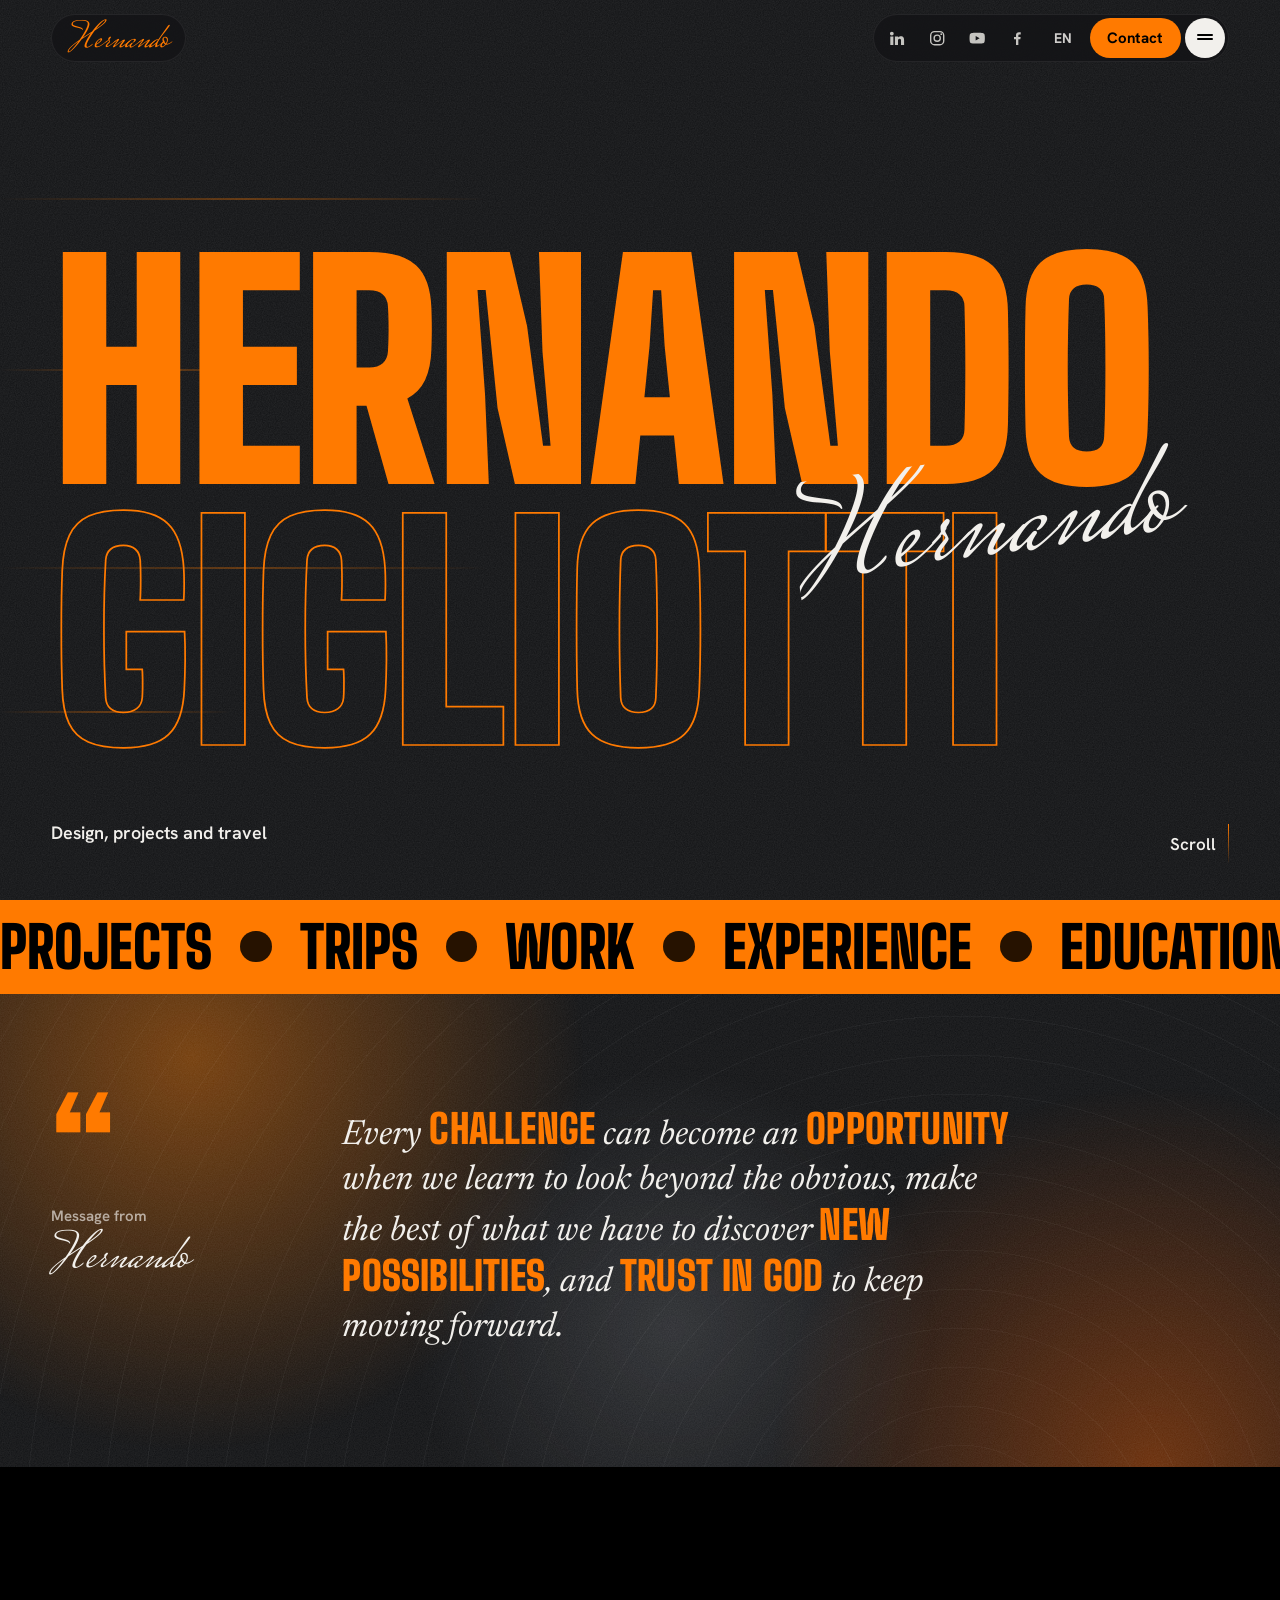
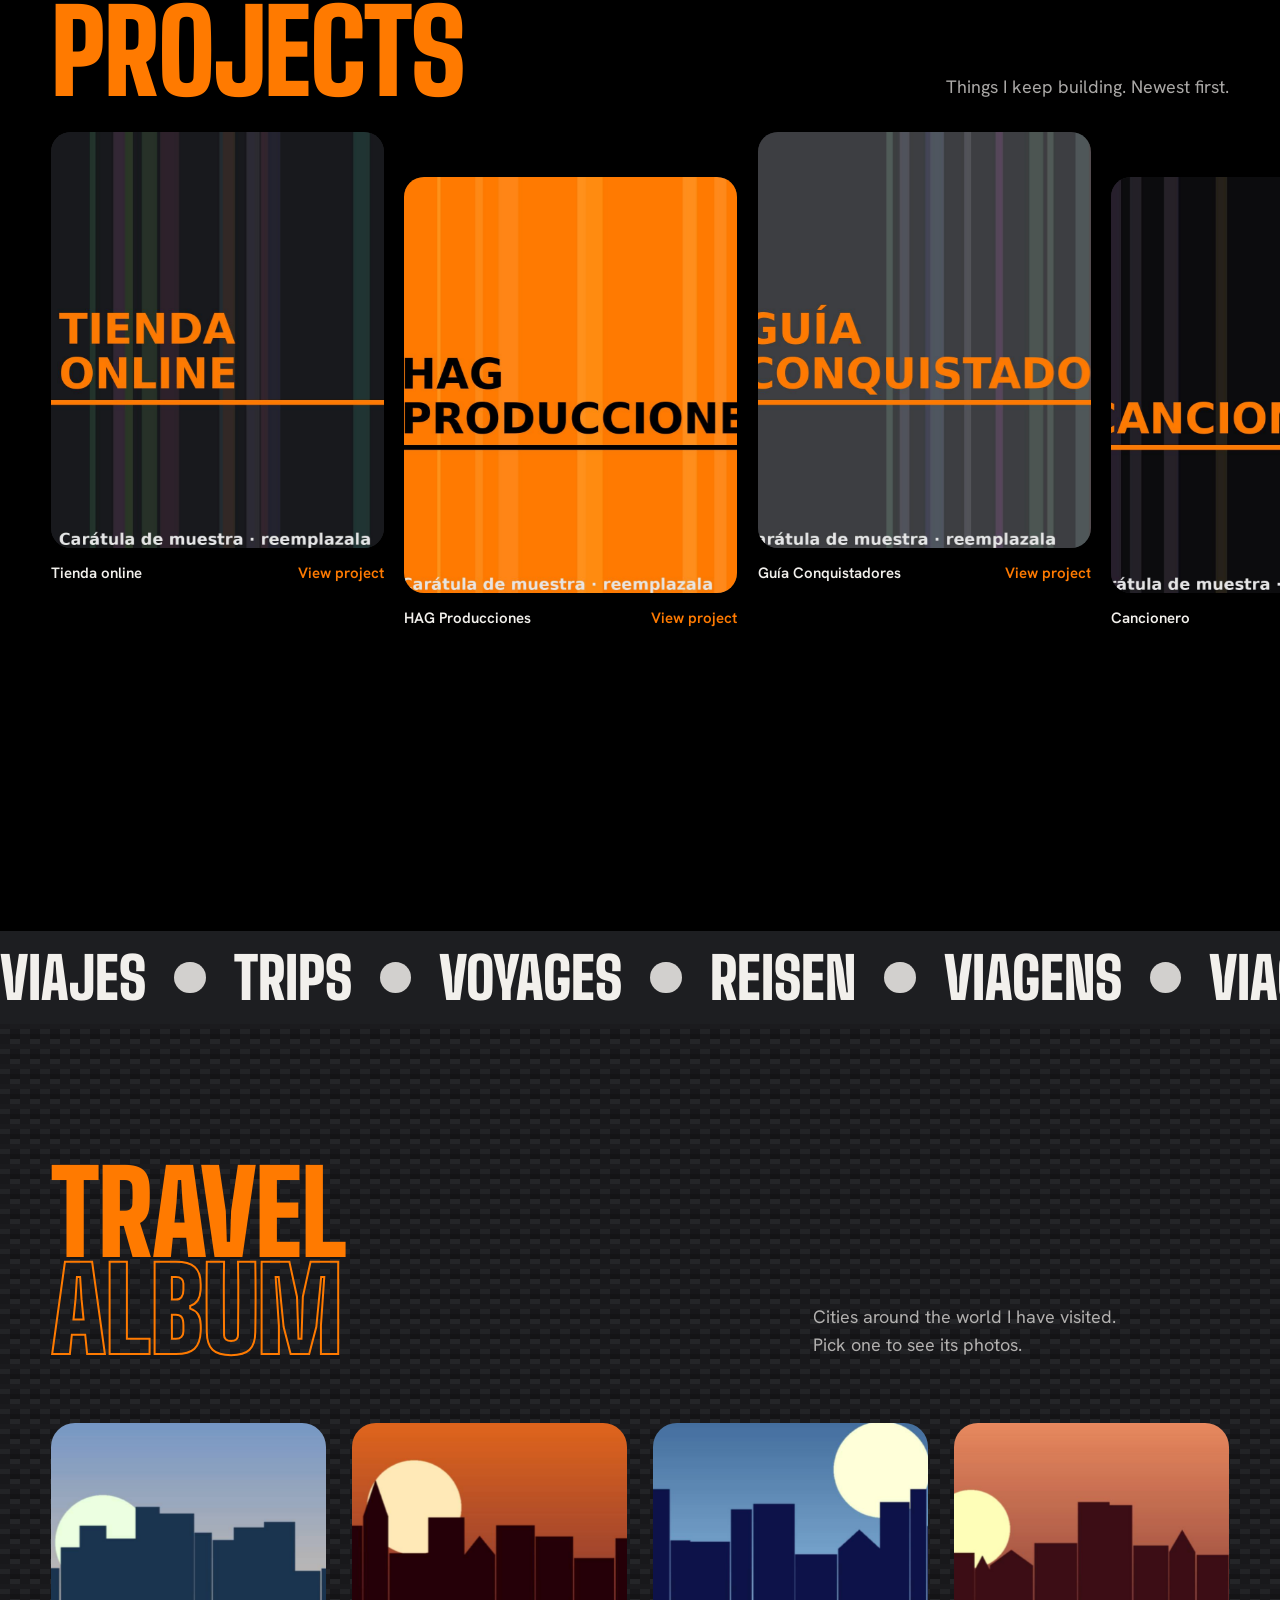
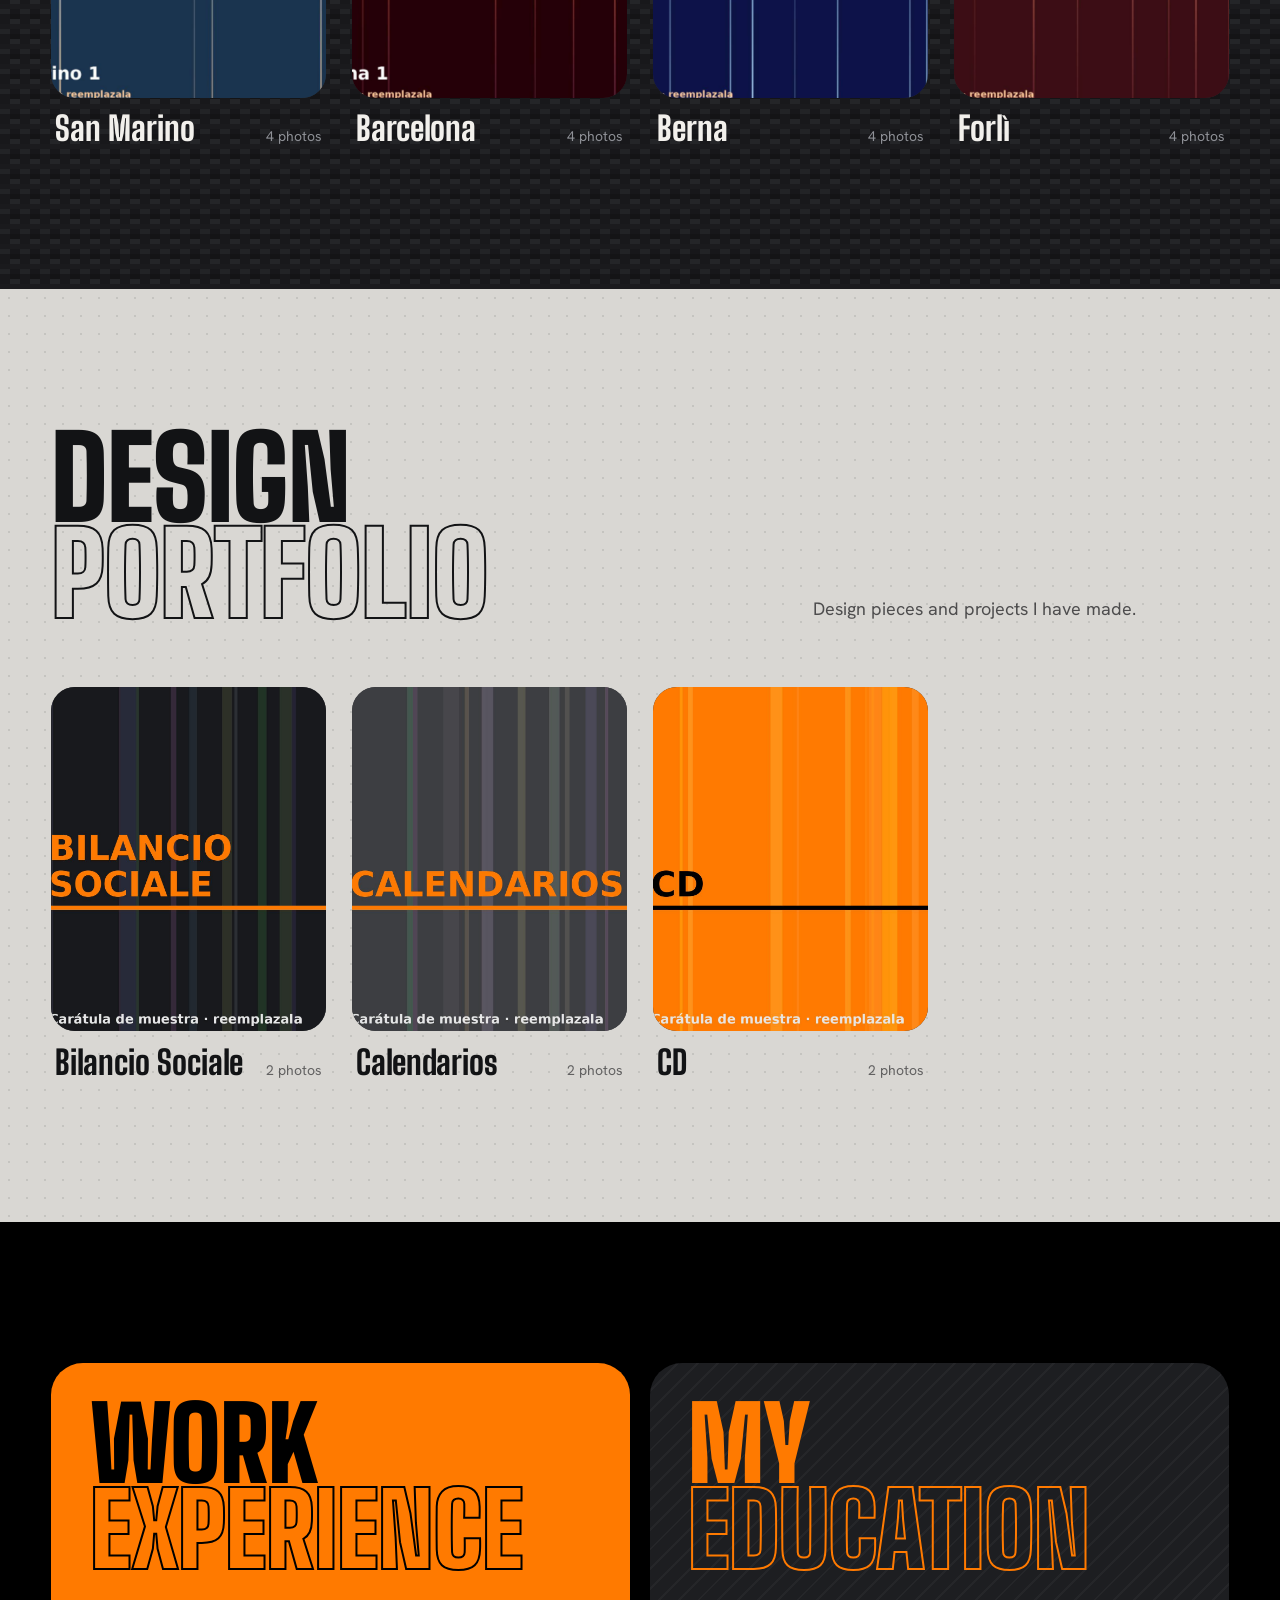
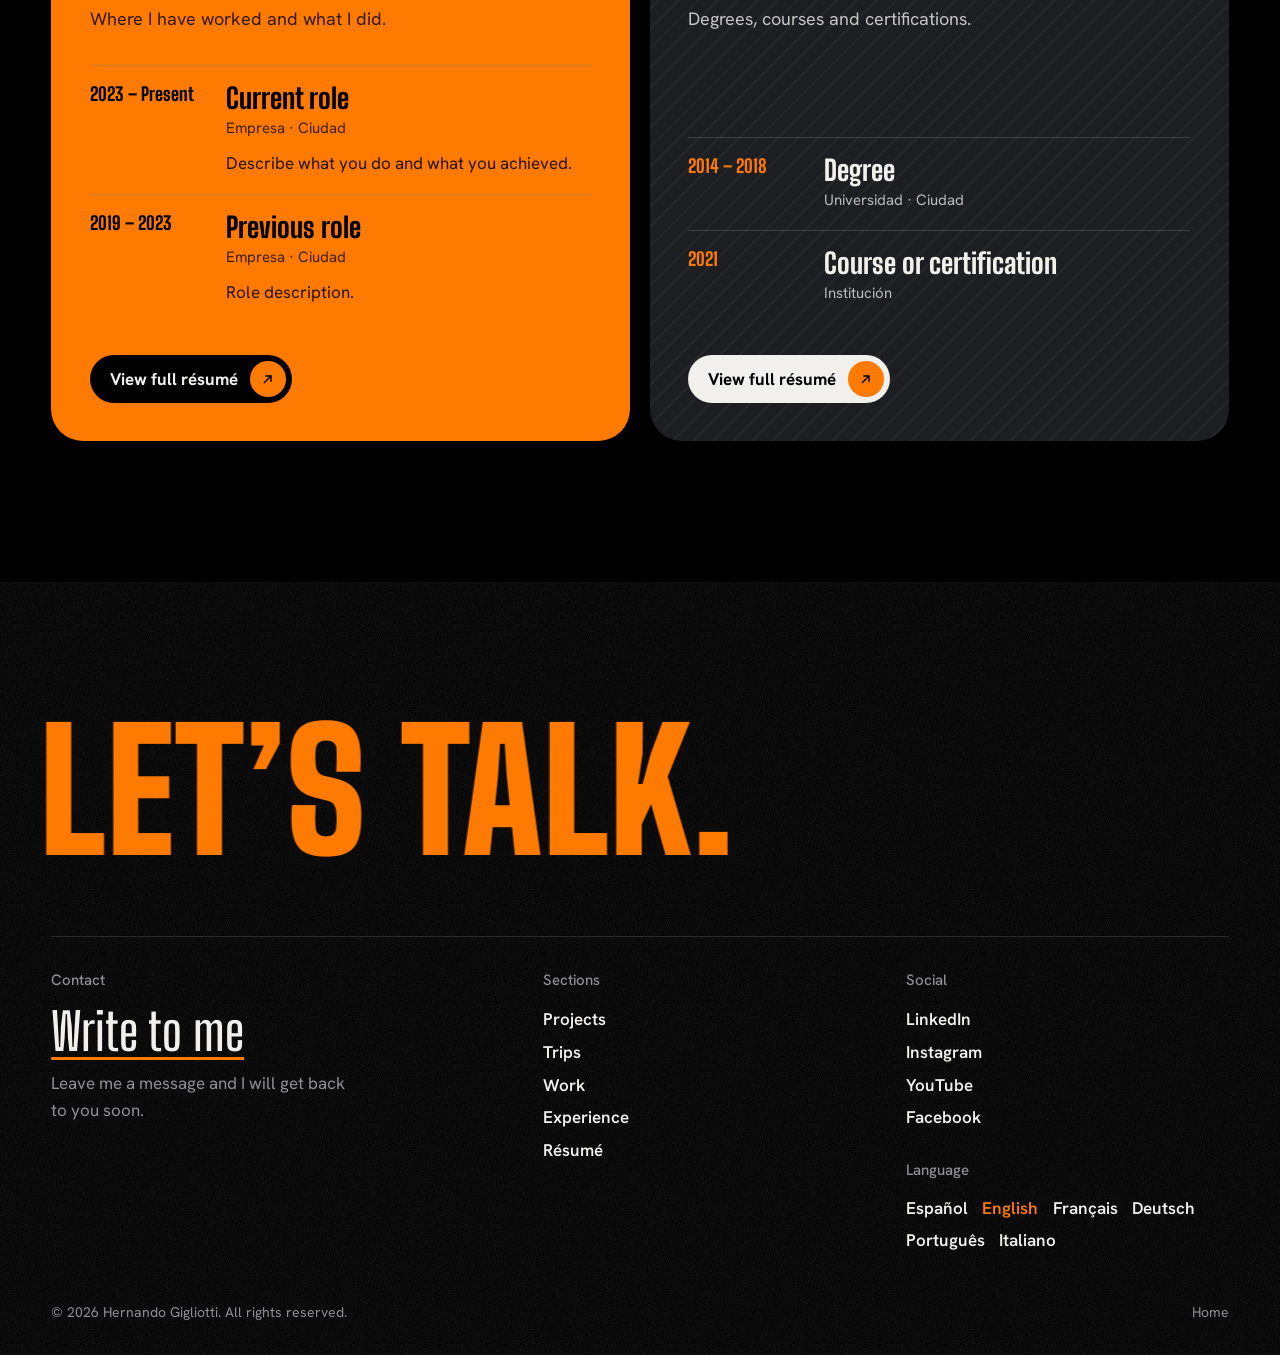
==== commit 5d9a1fe9: "Add files via upload" ====
--- a/index.html
+++ b/index.html
@@ -1,6 +1,15 @@
 <!doctype html>
 <html lang="es">
 <head>
+  <!-- Google tag (gtag.js) -->
+  <script async src="https://www.googletagmanager.com/gtag/js?id=G-DJC73KFS6F"></script>
+  <script>
+    window.dataLayer = window.dataLayer || [];
+    function gtag(){dataLayer.push(arguments);}
+    gtag('js', new Date());
+
+    gtag('config', 'G-DJC73KFS6F');
+  </script>
   <meta charset="utf-8">
   <meta name="viewport" content="width=device-width, initial-scale=1, viewport-fit=cover">
   <title>Hernando Gigliotti</title>
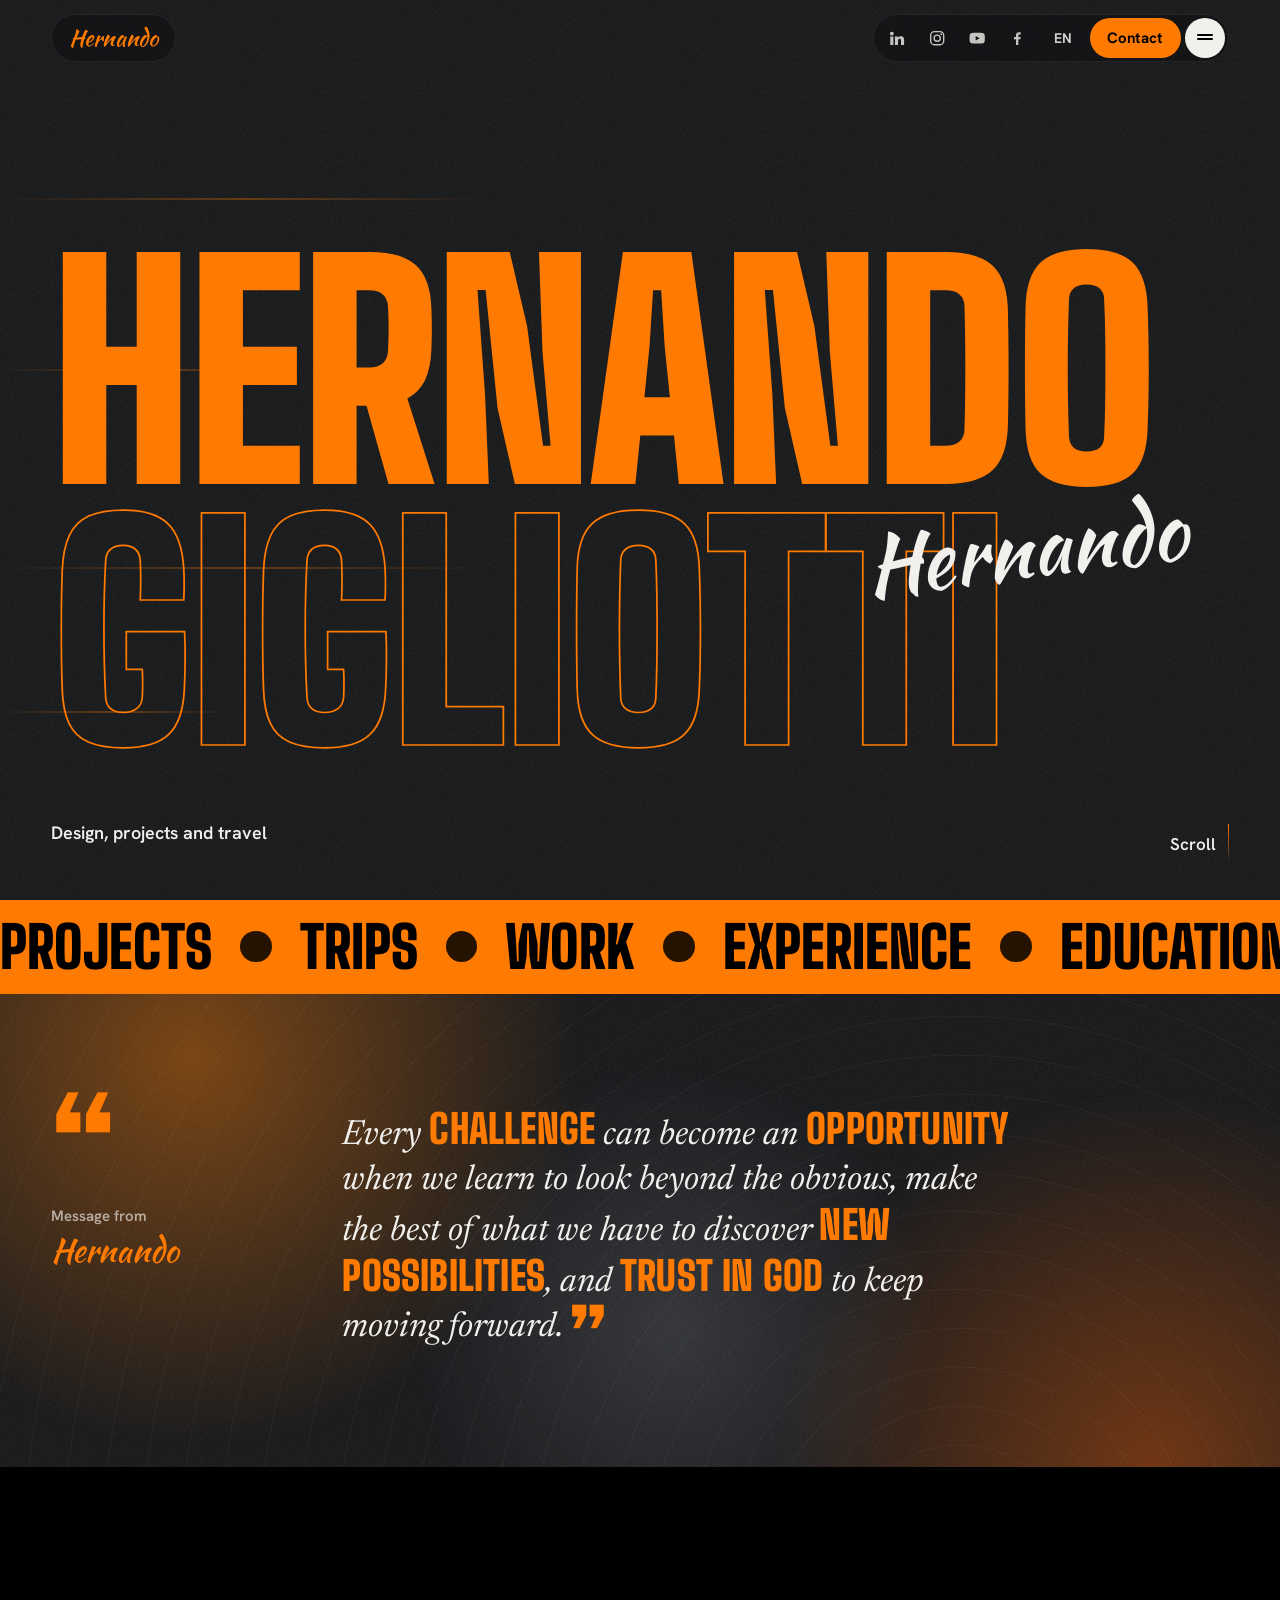
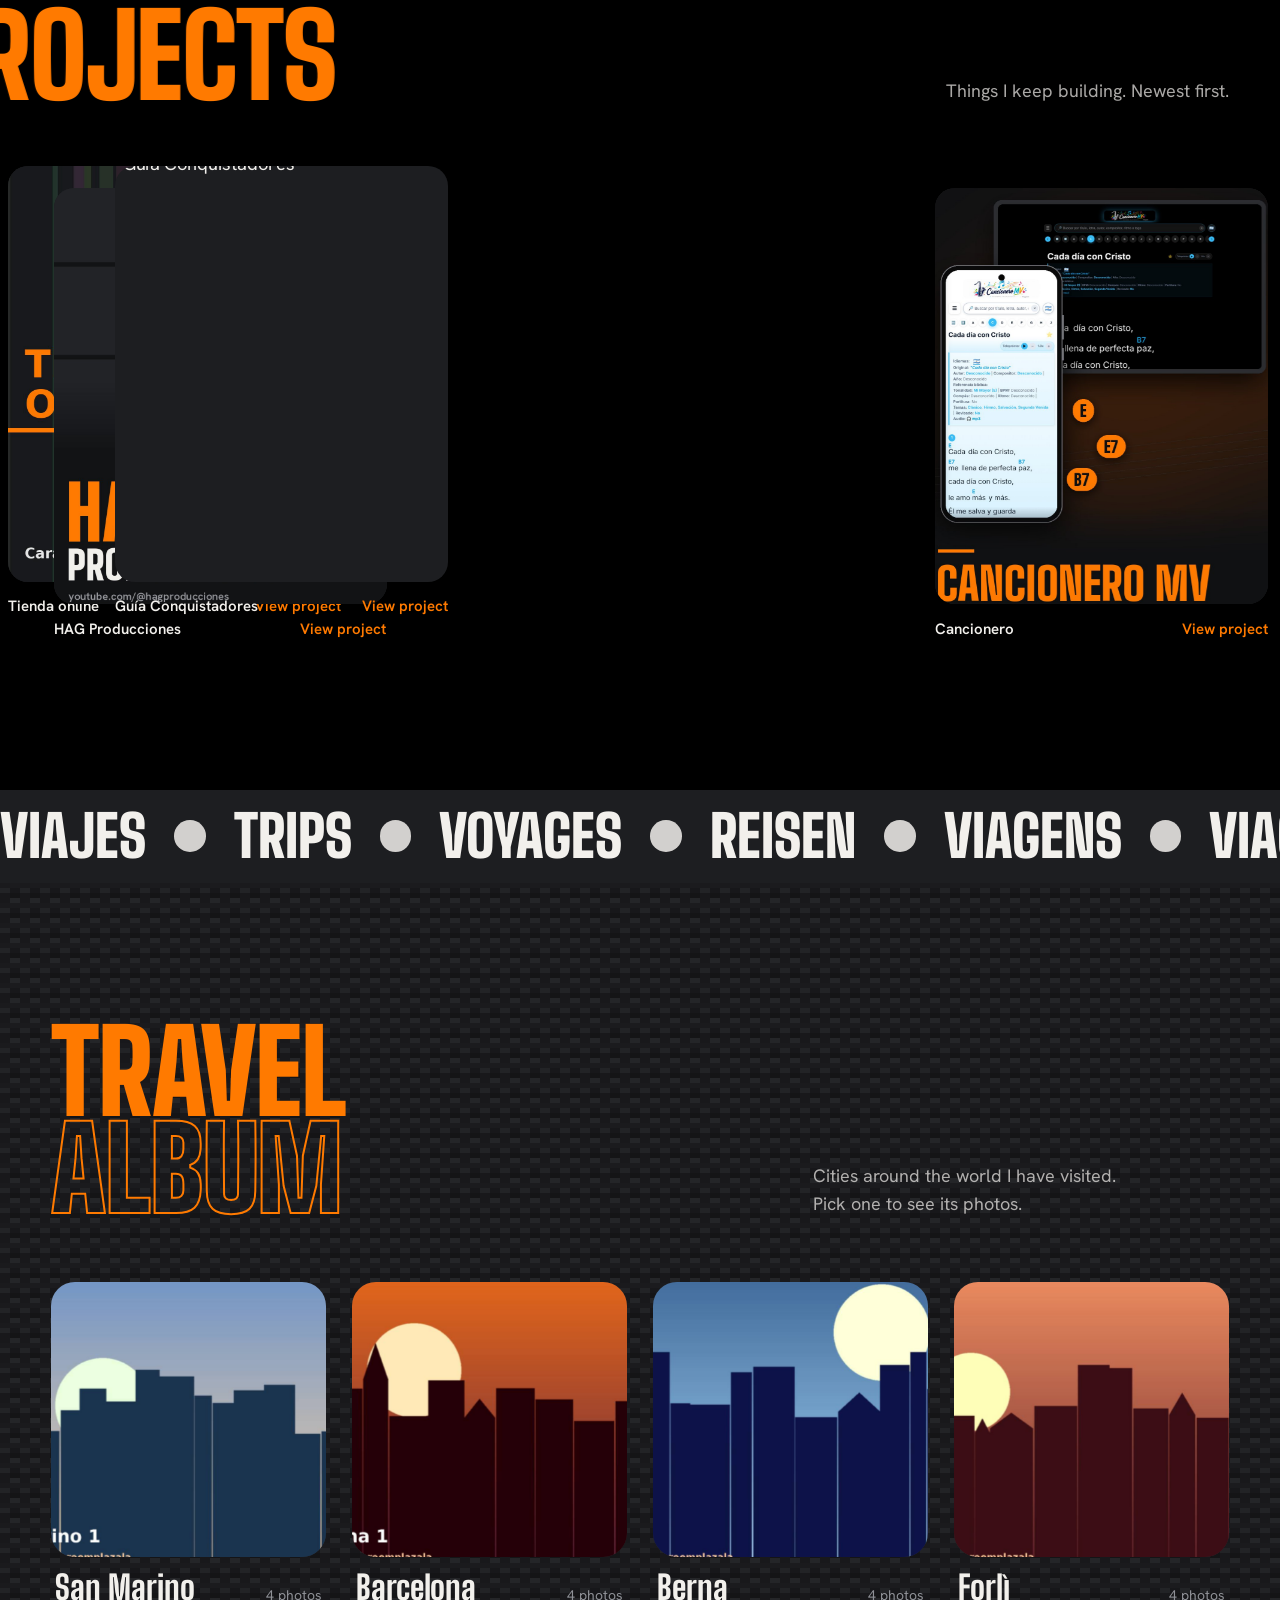
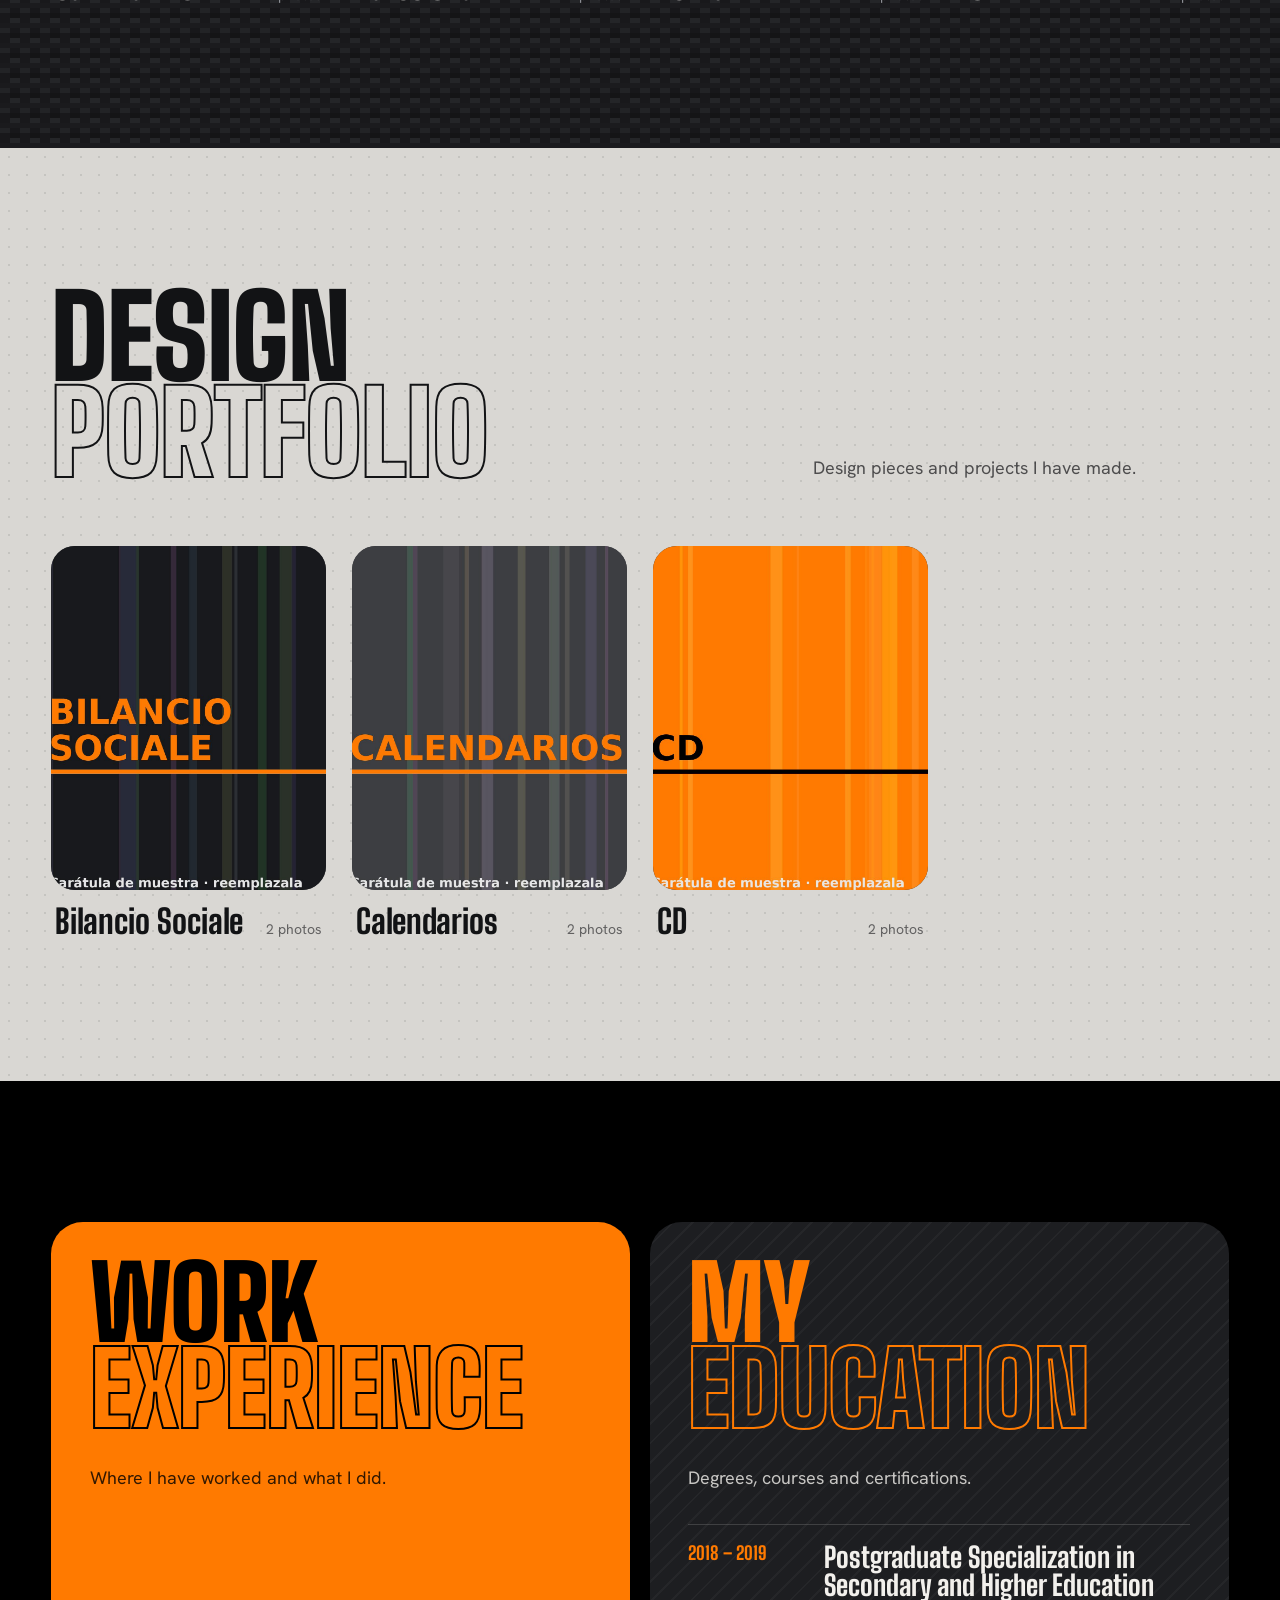
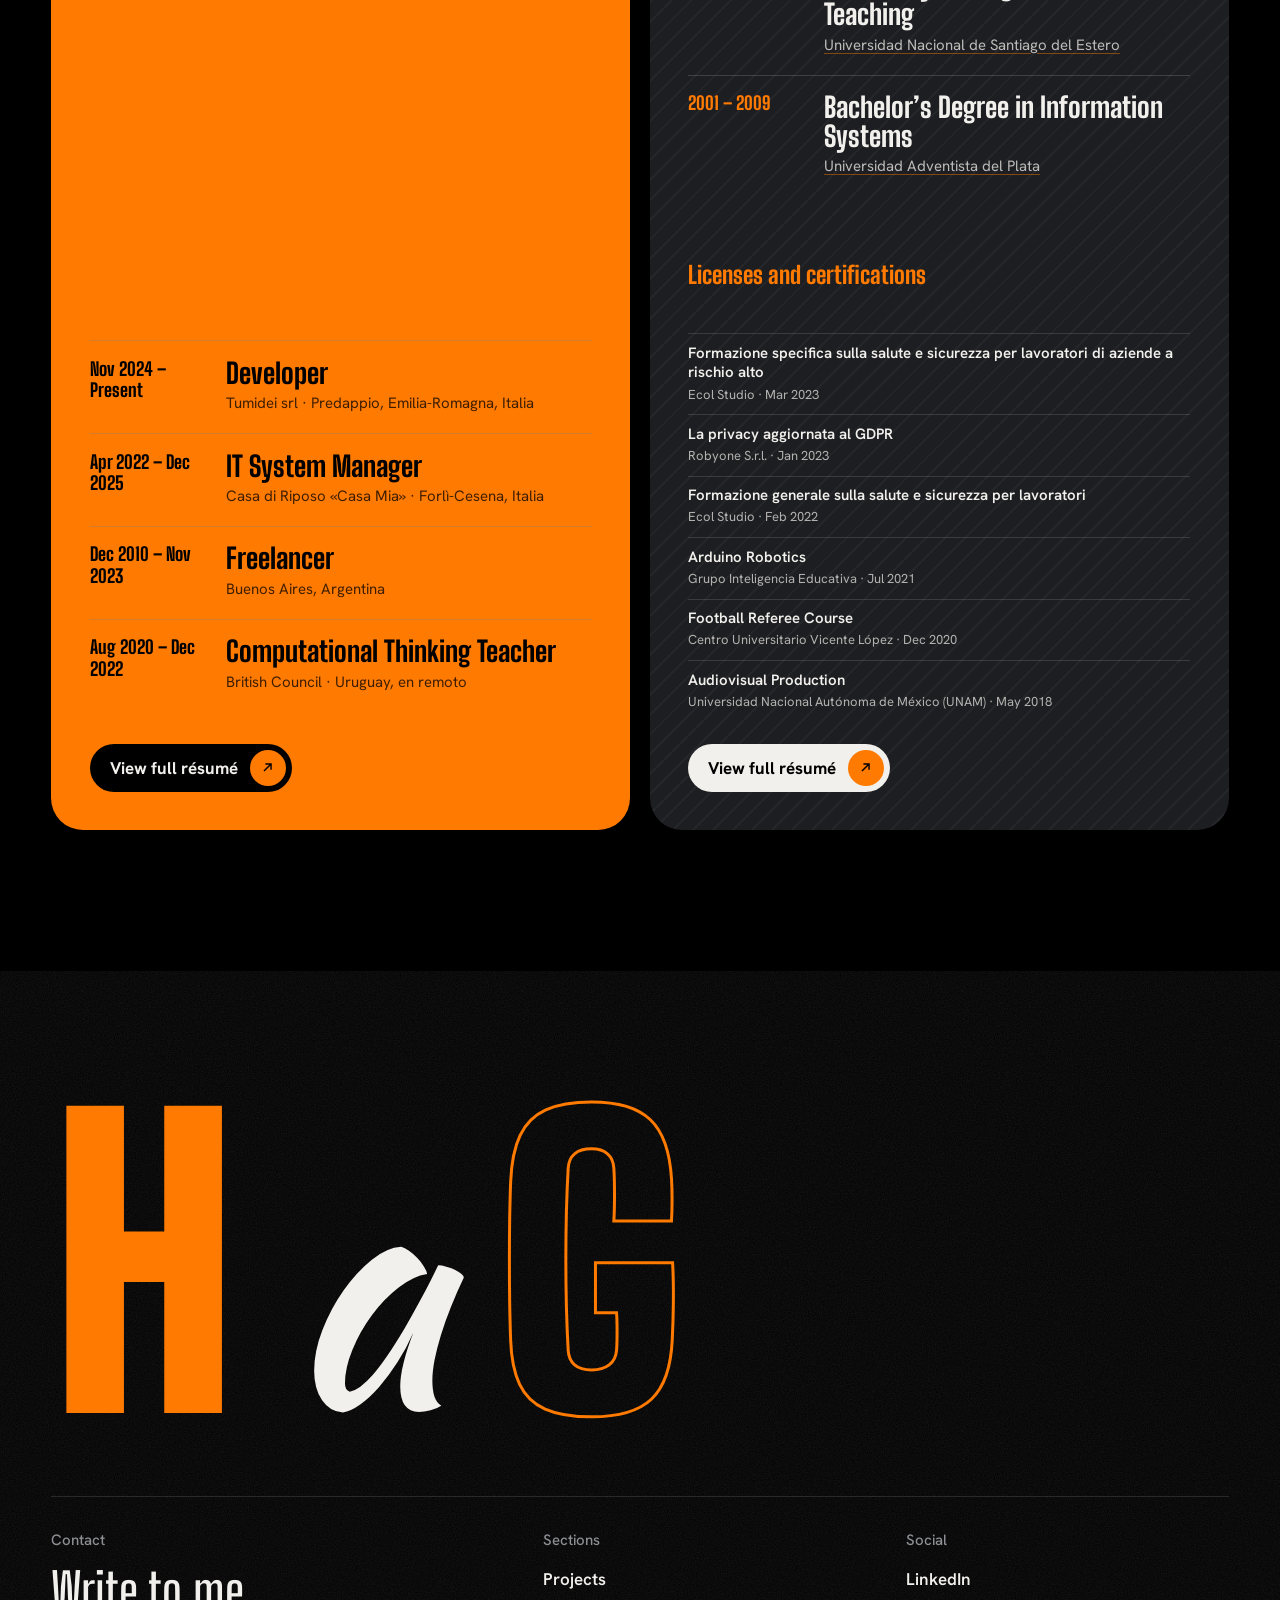
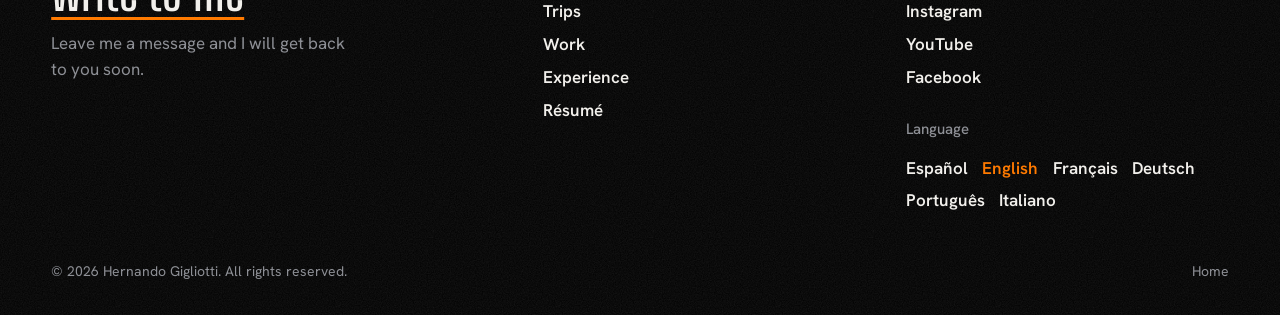
==== commit 4f4341cb: "Add files via upload" ====
--- a/index.html
+++ b/index.html
@@ -20,7 +20,7 @@
   <link rel="icon" href="data:image/svg+xml,%3Csvg xmlns='http://www.w3.org/2000/svg' viewBox='0 0 64 64'%3E%3Crect width='64' height='64' rx='14' fill='%23121315'/%3E%3Ctext x='32' y='44' font-family='Arial Black,Arial' font-weight='900' font-size='30' text-anchor='middle' fill='%23ff7a00'%3EH%3C/text%3E%3C/svg%3E">
   <link rel="preconnect" href="https://fonts.googleapis.com">
   <link rel="preconnect" href="https://fonts.gstatic.com" crossorigin>
-  <link rel="stylesheet" href="https://fonts.googleapis.com/css2?family=Big+Shoulders+Display:wght@700;800;900&family=Hanken+Grotesk:wght@400;500;600;700&family=Mrs+Saint+Delafield&family=Newsreader:ital,opsz,wght@0,6..72,400;0,6..72,600;1,6..72,400&display=swap">
+  <link rel="stylesheet" href="https://fonts.googleapis.com/css2?family=Big+Shoulders+Display:wght@700;800;900&family=Hanken+Grotesk:wght@400;500;600;700&family=Kaushan+Script&family=Newsreader:ital,opsz,wght@0,6..72,400;0,6..72,600;1,6..72,400&display=swap">
   <link rel="stylesheet" href="assets/css/style.css">
   <script>document.documentElement.classList.add('js')</script>
 </head>
--- a/assets/css/style.css
+++ b/assets/css/style.css
@@ -15,7 +15,7 @@
 
   --f-display: "Big Shoulders Display", "Arial Narrow", Impact, sans-serif;
   --f-texto: "Hanken Grotesk", "Segoe UI", system-ui, sans-serif;
-  --f-firma: "Mrs Saint Delafield", "Brush Script MT", cursive;
+  --f-firma: "Kaushan Script", "Brush Script MT", cursive;
   --f-libro: "Newsreader", Georgia, serif;
 
   --ease-out: cubic-bezier(0.23, 1, 0.32, 1);
@@ -972,3 +972,366 @@
   .ficha__mover, .proyecto__foto img { transform: none !important; }
   .titulo-seccion span, .pie__frase span { transform: none !important; }
 }
+
+/* Monograma HAG en el pie */
+.pie__monograma { display: flex; align-items: flex-end; line-height: 0.8; margin: 0 0 clamp(2.5rem, 6vw, 5rem); }
+.pie__monograma > span { display: inline-block; animation: none; will-change: transform; }
+.pie__monograma .cargador__h, .pie__monograma .cargador__g { font-size: clamp(9rem, 30vw, 26rem); }
+.pie__monograma .cargador__g { -webkit-text-stroke-width: 3px; }
+.pie__monograma .cargador__a { font-size: clamp(14rem, 46vw, 40rem); }
+@media (prefers-reduced-motion: reduce) { .pie__monograma > span { transform: none !important; } }
+
+/* ==========================================================================
+   Vitrina de proyecto: texto a la izquierda, dispositivos a la derecha
+   ========================================================================== */
+.vitrina__cabeza { display: flex; flex-wrap: wrap; justify-content: space-between; align-items: end; gap: 1.5rem 3rem; padding-bottom: clamp(2rem, 4vw, 3rem); margin-bottom: clamp(2rem, 4vw, 3.5rem); border-bottom: 1px solid rgba(255, 255, 255, 0.12); }
+.vitrina__cabeza .titular span { display: inline-block; }
+.vitrina__fila { display: grid; grid-template-columns: minmax(0, 0.9fr) minmax(0, 1.1fr); gap: clamp(2rem, 5vw, 5rem); align-items: center; padding-block: clamp(2.5rem, 6vw, 5rem); }
+.vitrina__fila + .vitrina__fila { border-top: 1px solid rgba(255, 255, 255, 0.08); }
+.vitrina__fila--intro { align-items: start; padding-top: 0; }
+.vitrina__texto--fijo { position: sticky; top: 7rem; align-self: center; }
+.vitrina__chip { display: inline-block; margin-bottom: 1rem; padding: 0.3rem 0.8rem; border-radius: 999px; background: var(--naranja); color: var(--negro); font-weight: 700; font-size: 0.875rem; }
+.vitrina__titulo { margin: 0 0 1rem; font-family: var(--f-display); font-weight: 900; text-transform: uppercase; font-size: clamp(2.4rem, 4.6vw, 4.25rem); line-height: 0.9; }
+.vitrina__sub { margin: 2rem 0 0.75rem; font-family: var(--f-display); font-weight: 800; font-size: 1.75rem; color: var(--naranja); }
+.vitrina__disp { min-width: 0; }
+.lista-puntos { list-style: none; margin: 0 0 1.25rem; padding: 0; display: grid; gap: 0.55rem; }
+.lista-puntos li { position: relative; padding-left: 1.4rem; }
+.lista-puntos li::before { content: ""; position: absolute; left: 0; top: 0.62em; width: 0.5rem; height: 0.5rem; border-radius: 2px; background: var(--naranja); transform: rotate(45deg); }
+@media (max-width: 900px) {
+  .vitrina__fila { grid-template-columns: 1fr; }
+  .vitrina__texto--fijo { position: static; }
+}
+
+/* Dispositivo genérico */
+.disp { margin: 0; }
+.disp__escena { position: relative; margin-inline: auto; }
+.disp__pantalla { position: relative; aspect-ratio: var(--ar); overflow: hidden; background: #0b0c0e; }
+.disp__pantalla iframe { position: absolute; top: 0; left: 0; border: 0; transform-origin: 0 0; background: #fff; opacity: 0; transition: opacity 500ms ease; }
+.disp__pantalla--lista iframe { opacity: 1; }
+.disp__espera { position: absolute; inset: 0; display: grid; place-items: center; background: radial-gradient(circle at 50% 45%, #2a1608, #0b0c0e 70%); }
+.disp__espera span { font-family: var(--f-display); font-weight: 900; font-size: clamp(1.5rem, 4vw, 3rem); color: var(--naranja); animation: latido 1.4s ease-in-out infinite; }
+.disp__pantalla--lista .disp__espera { display: none; }
+@keyframes latido { 50% { opacity: 0.35; } }
+.disp__activar { display: none; }
+.disp__pantalla--bloqueada iframe { pointer-events: none; }
+.disp__pantalla--bloqueada.disp__pantalla--lista .disp__activar {
+  display: block; position: absolute; left: 50%; bottom: 8%; transform: translateX(-50%);
+  padding: 0.65rem 1.1rem; border-radius: 999px; background: var(--naranja); color: var(--negro); font-weight: 700; font-size: 0.9rem;
+  box-shadow: 0 10px 30px -8px rgba(0, 0, 0, 0.6); white-space: nowrap;
+}
+.disp__pie { display: flex; justify-content: center; align-items: center; gap: 0.5rem; margin-top: 1.25rem; font-size: 0.875rem; font-weight: 600; color: var(--gris); }
+.disp__vivo { width: 0.55rem; height: 0.55rem; border-radius: 50%; background: #3ddc84; box-shadow: 0 0 0 0 rgba(61, 220, 132, 0.6); animation: vivo 2s ease-out infinite; }
+@keyframes vivo { 70% { box-shadow: 0 0 0 8px rgba(61, 220, 132, 0); } 100% { box-shadow: 0 0 0 0 rgba(61, 220, 132, 0); } }
+
+/* iPhone */
+.disp--iphone .disp__escena { width: min(100%, 22rem); }
+.disp--iphone .disp__cuerpo {
+  position: relative; padding: 3.2%; border-radius: 16% / 7.5%;
+  background: linear-gradient(145deg, #3a3b3f, #1b1c1f 40%, #2c2d31);
+  box-shadow: inset 0 0 0 2px #55575c, inset 0 0 0 5px #111, 0 40px 80px -30px rgba(0, 0, 0, 0.9), 0 0 0 1px rgba(255, 122, 0, 0.08);
+}
+.disp--iphone .disp__pantalla { border-radius: 12.5% / 5.8%; }
+.disp__isla { position: absolute; top: 4.6%; left: 50%; width: 29%; height: 3.6%; transform: translateX(-50%); border-radius: 999px; background: #000; z-index: 2; }
+.disp__boton { position: absolute; width: 4px; border-radius: 2px; background: #2d2e32; }
+.disp__boton--1 { left: -3px; top: 18%; height: 6%; }
+.disp__boton--2 { left: -3px; top: 27%; height: 10%; }
+.disp__boton--3 { right: -3px; top: 25%; height: 14%; }
+
+/* iMac */
+.disp--imac .disp__escena { width: 100%; }
+.disp--imac .disp__cuerpo { border-radius: 2.2% / 3.6%; overflow: hidden; box-shadow: 0 40px 80px -40px rgba(0, 0, 0, 0.9); background: linear-gradient(180deg, #ffb066, #ff7a00); }
+.disp--imac .disp__marco { padding: 2.2% 2.2% 0; background: #0b0c0e; border: 0.7rem solid transparent; border-bottom: 0; background-clip: padding-box; }
+.disp--imac .disp__marco { padding: 1.4%; border: 0; margin: 1.1% 1.1% 0; border-radius: 1.4% / 2.2%; }
+.disp--imac .disp__menton { height: clamp(2.2rem, 5.5vw, 3.6rem); display: grid; place-items: center; }
+.disp--imac .disp__menton span { width: 1.1rem; height: 1.1rem; border-radius: 50%; background: rgba(0, 0, 0, 0.18); }
+.disp--imac .disp__cuello { width: 20%; height: clamp(3rem, 8vw, 5.5rem); margin: 0 auto; background: linear-gradient(90deg, #d86200, #ff9a3a 50%, #d86200); clip-path: polygon(6% 0, 94% 0, 100% 100%, 0 100%); }
+.disp--imac .disp__base { width: 32%; height: 0.6rem; margin: 0 auto; border-radius: 0 0 0.4rem 0.4rem; background: linear-gradient(180deg, #ff9a3a, #c45800); }
+
+/* Proyector */
+.disp--proyector .disp__escena { width: 100%; padding-bottom: 16%; }
+.disp__tela { position: relative; z-index: 1; width: 92%; margin: 0 auto; }
+.disp__rollo { height: clamp(0.8rem, 1.6vw, 1.2rem); margin: 0 -2.5%; border-radius: 0.6rem; background: linear-gradient(180deg, #4a4c51, #1f2023); box-shadow: 0 6px 12px -4px rgba(0, 0, 0, 0.7); }
+.disp__lienzo { padding: 2.5% 2.5% 4%; background: #e9e7e2; box-shadow: 0 30px 60px -30px rgba(0, 0, 0, 0.9); }
+.disp--proyector .disp__pantalla { box-shadow: 0 0 60px rgba(255, 220, 170, 0.15); }
+.disp--proyector .disp__pantalla iframe { filter: saturate(0.92) contrast(0.95) brightness(1.04); }
+.disp--proyector .disp__pantalla::after { content: ""; position: absolute; inset: 0; pointer-events: none; background: radial-gradient(ellipse at 50% 60%, transparent 55%, rgba(0, 0, 0, 0.22)); }
+.disp__haz { position: absolute; left: 4%; right: 4%; top: 6%; bottom: 7%; z-index: 0; background: linear-gradient(0deg, rgba(255, 236, 200, 0.5), rgba(255, 236, 200, 0.05)); clip-path: polygon(0 0, 100% 0, 52.5% 100%, 47.5% 100%); filter: blur(6px); animation: haz 4s ease-in-out infinite alternate; }
+@keyframes haz { to { opacity: 0.7; } }
+.disp__equipo { position: absolute; left: 50%; bottom: 0; z-index: 2; width: 24%; aspect-ratio: 3.4; transform: translateX(-50%); border-radius: 0.8rem 0.8rem 0.5rem 0.5rem; background: linear-gradient(180deg, #3b3d42, #17181b); box-shadow: inset 0 1px 0 rgba(255, 255, 255, 0.12), 0 20px 30px -12px rgba(0, 0, 0, 0.9); }
+.disp__lente { position: absolute; left: 50%; top: 50%; width: 30%; aspect-ratio: 1; transform: translate(-50%, -50%); border-radius: 50%; background: radial-gradient(circle at 40% 35%, #fff6e0, #ffb15e 25%, #2a1608 55%, #0b0b0d 70%); box-shadow: 0 0 0 4px #0b0b0d, 0 0 24px rgba(255, 190, 120, 0.7); }
+.disp__rejilla { position: absolute; right: 8%; top: 30%; width: 18%; height: 40%; background: repeating-linear-gradient(90deg, #0d0d0f 0 2px, transparent 2px 5px); opacity: 0.8; }
+
+/* TV */
+.disp--tv .disp__escena { width: 100%; }
+.disp--tv .disp__cuerpo { position: relative; padding: 0.9%; border-radius: 0.6rem; background: linear-gradient(180deg, #1c1d20, #0d0d0f); box-shadow: inset 0 0 0 1px #34363a, 0 40px 80px -36px rgba(0, 0, 0, 0.95); }
+.disp--tv .disp__pantalla { border-radius: 0.2rem; }
+.disp__marca { position: absolute; left: 50%; bottom: 0.1rem; transform: translateX(-50%); font-family: var(--f-display); font-weight: 900; font-size: 0.6rem; letter-spacing: 0.2em; color: rgba(255, 122, 0, 0.6); }
+.disp__patas { display: flex; justify-content: space-between; width: 70%; margin: 0 auto; }
+.disp__patas span { width: 9%; height: clamp(1.2rem, 3vw, 2rem); background: linear-gradient(90deg, #26272b, #3a3c40); clip-path: polygon(30% 0, 70% 0, 100% 100%, 0 100%); }
+
+/* ==========================================================================
+   Grupo con partes (Conquistadores) y página de cada clase
+   ========================================================================== */
+.clases { display: grid; grid-template-columns: repeat(auto-fill, minmax(min(100%, 15rem), 1fr)); gap: clamp(0.75rem, 1.5vw, 1.25rem); }
+.clase {
+  position: relative; isolation: isolate; overflow: hidden;
+  display: flex; flex-direction: column; justify-content: space-between; gap: 2rem;
+  aspect-ratio: 4 / 5; padding: clamp(1.25rem, 2.5vw, 1.75rem); border-radius: 1.75rem;
+  background: linear-gradient(150deg, var(--c1), var(--c2)); color: var(--tinta);
+  box-shadow: inset 0 0 0 1px rgba(255, 255, 255, 0.12);
+}
+.clase::before { content: ""; position: absolute; inset: 0; z-index: -1; background: repeating-linear-gradient(-45deg, rgba(255, 255, 255, 0.07) 0 2px, transparent 2px 16px); }
+.clase::after { content: ""; position: absolute; right: -18%; bottom: -14%; z-index: -1; width: 75%; aspect-ratio: 1; border-radius: 50%; border: 1.4rem solid currentColor; opacity: 0.12; transition: transform 700ms var(--ease-out); }
+.clase__num { font-family: var(--f-display); font-weight: 900; font-size: 1.5rem; opacity: 0.75; }
+.clase__nombre { font-family: var(--f-display); font-weight: 900; text-transform: uppercase; font-size: clamp(2.4rem, 4vw, 3.4rem); line-height: 0.88; overflow-wrap: anywhere; }
+.clase__ir { display: inline-flex; align-items: center; gap: 0.4rem; font-weight: 700; font-size: 0.9375rem; }
+@media (hover: hover) and (pointer: fine) { .clase:hover::after { transform: scale(1.15) rotate(20deg); } }
+
+.parte__banda { position: relative; padding: clamp(7rem, 13vw, 10rem) 0 clamp(3rem, 6vw, 5rem); background: linear-gradient(150deg, var(--c1), var(--c2)); color: var(--tinta); overflow: hidden; }
+.parte__banda .migas, .parte__banda .migas a { color: inherit; }
+.parte__banda .migas a { text-decoration-color: currentColor; }
+.parte__num { display: block; margin-top: 1rem; font-family: var(--f-display); font-weight: 800; font-size: 1.5rem; opacity: 0.7; }
+.parte__titulo { margin: 0.25rem 0 1rem; font-family: var(--f-display); font-weight: 900; text-transform: uppercase; font-size: clamp(4rem, 15vw, 13rem); line-height: 0.82; }
+.parte__texto { max-width: 44ch; font-size: 1.125rem; font-weight: 500; }
+.parte__texto p { margin: 0; }
+.parte__cuerpo { padding-block: clamp(3rem, 6vw, 5rem) var(--seccion); }
+.video { position: relative; aspect-ratio: 16 / 9; border-radius: 1.25rem; overflow: hidden; background: #000; box-shadow: 0 30px 60px -30px rgba(0, 0, 0, 0.9); }
+.video iframe { position: absolute; inset: 0; width: 100%; height: 100%; border: 0; }
+.clases-mini { display: flex; flex-wrap: wrap; gap: 0.5rem; margin-top: clamp(2.5rem, 5vw, 4rem); }
+.clases-mini a { padding: 0.55rem 1rem; border-radius: 999px; background: linear-gradient(150deg, var(--c1), var(--c2)); color: var(--tinta); font-weight: 700; opacity: 0.75; transition: opacity 160ms ease, transform 140ms var(--ease-out); }
+.clases-mini a[aria-current="page"] { opacity: 1; box-shadow: 0 0 0 2px var(--carbon), 0 0 0 4px var(--hueso); }
+.clases-mini a:active { transform: scale(0.97); }
+@media (hover: hover) and (pointer: fine) { .clases-mini a:hover { opacity: 1; } }
+
+@media (prefers-reduced-motion: reduce) {
+  .disp__espera span, .disp__vivo, .disp__haz { animation: none; }
+}
+
+.vitrina__nombre { font-size: clamp(3rem, 7.5vw, 7.5rem); margin-bottom: 1.5rem; }
+.vitrina__botones { margin-bottom: 2.25rem; }
+.vitrina__fila--intro .vitrina__disp { position: sticky; top: 6rem; }
+.vitrina__fila--intro .disp--iphone .disp__escena { width: min(100%, 21rem, calc((100svh - 12rem) * 0.48)); }
+@media (max-width: 900px) { .vitrina__fila--intro .vitrina__disp { position: static; } .vitrina__fila--intro .disp--iphone .disp__escena { width: min(100%, 20rem); } }
+.vitrina__nombre { font-size: clamp(3rem, 6.2vw, 6.5rem); overflow-wrap: normal; hyphens: none; }
+
+/* Nombres largos: nunca se cortan a mitad de palabra */
+.titular { overflow-wrap: normal; hyphens: none; font-size: clamp(3rem, 9vw, 9rem); }
+.clases { grid-template-columns: repeat(3, minmax(0, 1fr)); }
+.clase { container-type: inline-size; aspect-ratio: 16 / 11; }
+.clase__nombre { font-size: clamp(1.8rem, 14cqi, 4.5rem); overflow-wrap: normal; }
+.parte__titulo { font-size: min(13rem, 12vw); overflow-wrap: normal; }
+@media (max-width: 760px) {
+  .clases { grid-template-columns: repeat(2, minmax(0, 1fr)); }
+  .clase { aspect-ratio: 4 / 5; }
+  .clase__nombre { font-size: 15cqi; }
+  .parte__titulo { font-size: 13vw; }
+}
+
+/* Texto que cambia solo sobre la portada (por ejemplo, 2026/2027) */
+.proyecto__foto { position: relative; container-type: inline-size; }
+.proyecto__sobre {
+  position: absolute; left: 8%; right: 6%; bottom: 17%;
+  font-family: var(--f-display); font-weight: 900; line-height: 0.85; letter-spacing: -0.01em;
+  font-size: 23cqi; color: var(--naranja); white-space: nowrap; pointer-events: none;
+}
+
+/* Android tipo Galaxy */
+.disp--android .disp__escena { width: min(100%, 21rem); }
+.vitrina__fila--intro .disp--android .disp__escena { width: min(100%, 21rem, calc((100svh - 12rem) * 0.46)); }
+@media (max-width: 900px) { .vitrina__fila--intro .disp--android .disp__escena { width: min(100%, 19rem); } }
+.disp--android .disp__cuerpo {
+  position: relative; padding: 2.6%; border-radius: 9% / 4.2%;
+  background: linear-gradient(160deg, #6d7076, #2f3135 30%, #1b1c1f 70%, #55585e);
+  box-shadow: inset 0 0 0 1.5px #8a8d93, inset 0 0 0 4px #0c0c0d, 0 40px 80px -30px rgba(0, 0, 0, 0.9);
+}
+.disp--android .disp__pantalla { border-radius: 7% / 3.2%; }
+.disp__camara { position: absolute; top: 3.4%; left: 50%; width: 3.6%; aspect-ratio: 1; transform: translateX(-50%); border-radius: 50%; background: radial-gradient(circle at 40% 35%, #2c3440, #050506 60%); box-shadow: 0 0 0 2px #050506; z-index: 2; }
+.disp__boton--4 { right: -3px; top: 20%; height: 12%; }
+.disp__boton--5 { right: -3px; top: 35%; height: 6%; }
+
+/* iMac gris (aluminio) con marco negro */
+.disp--imac .disp__cuerpo { background: linear-gradient(180deg, #e9eaec, #c4c6ca); }
+.disp--imac .disp__marco { background: #0d0d0f; margin: 0; padding: 1.6%; border-radius: 2.2% / 3.6% 3.6% 0 0; }
+.disp--imac .disp__menton span { width: 1.4rem; height: 1.4rem; background: radial-gradient(circle at 40% 35%, #f4f4f5, #b8babe 70%); box-shadow: inset 0 1px 2px rgba(0, 0, 0, 0.25); }
+.disp--imac .disp__cuello { background: linear-gradient(90deg, #9fa2a7, #e6e7e9 50%, #9fa2a7); }
+.disp--imac .disp__base { background: linear-gradient(180deg, #e2e3e5, #a9acb1); }
+
+/* Las portadas de proyectos se ven completas (sin recortar el título) */
+.proyecto { width: min(clamp(15rem, 26vw, 25rem), 46svh); }
+.proyecto__foto { max-height: none; }
+.proyecto__foto img { transform: scale(1.06); }
+.proyecto__sobre { font-size: 17.5cqi; bottom: 18%; left: 8%; }
+
+/* Selector iPhone / Android */
+.celular { display: grid; justify-items: center; gap: 1.1rem; }
+.celular__opcion { width: 100%; }
+.selector { display: inline-flex; padding: 0.25rem; border-radius: 999px; background: var(--grafito); box-shadow: inset 0 0 0 1px rgba(255, 255, 255, 0.08); }
+.selector button { height: 2.5rem; padding: 0 1.1rem; border-radius: 999px; font-weight: 700; font-size: 0.9375rem; color: rgba(242, 240, 236, 0.75); transition: background-color 180ms var(--ease-out), color 180ms ease; }
+.selector button[aria-pressed="true"] { background: var(--naranja); color: var(--negro); }
+@media (hover: hover) and (pointer: fine) { .selector button[aria-pressed="false"]:hover { color: var(--hueso); background: rgba(255, 255, 255, 0.06); } }
+
+/* iMac: círculo negro en el mentón */
+.disp--imac .disp__menton span { width: 1.5rem; height: 1.5rem; background: radial-gradient(circle at 40% 35%, #2a2b2e, #050506 70%); box-shadow: inset 0 1px 2px rgba(0, 0, 0, 0.6), 0 1px 0 rgba(255, 255, 255, 0.5); }
+
+/* Firma con Kaushan Script: trazo de marcador, más legible */
+.nav__marca { font-size: 1.45rem; padding: 0 1.1rem; letter-spacing: 0.01em; }
+.hero__firma { font-size: clamp(2.4rem, 6.5vw, 6rem); line-height: 1.15; transform: rotate(-7deg); bottom: 40%; }
+.mensaje__firma { font-size: clamp(1.7rem, 2.6vw, 2.2rem); color: var(--naranja); }
+.pag-portada span { font-size: calc(var(--tam-portada, 52px) * 0.5); }
+.cargador__a { font-size: clamp(6.5rem, 20vw, 12rem); margin: 0 0.02em; transform: translateY(-0.02em); }
+.pie__monograma .cargador__a { font-size: clamp(8rem, 27vw, 24rem); }
+@media (max-width: 480px) { .nav__marca { font-size: 1.2rem; padding: 0 0.8rem; } }
+
+/* Comillas de cierre de la frase */
+.frase__cierre { font-family: var(--f-display); font-style: normal; font-weight: 900; color: var(--naranja); font-size: 2.4em; line-height: 0; vertical-align: -0.42em; margin-left: 0.06em; }
+
+/* Certificaciones y enlaces del CV */
+.panel__sub { margin: 1.75rem 0 0.5rem; font-family: var(--f-display); font-weight: 800; font-size: 1.5rem; color: var(--naranja); }
+.certs { list-style: none; margin: 0; padding: 0; display: grid; gap: 0.6rem; }
+.certs li { display: grid; gap: 0.1rem; padding-top: 0.6rem; border-top: 1px solid rgba(127, 127, 127, 0.3); }
+.certs b { font-weight: 600; font-size: 0.9375rem; line-height: 1.3; }
+.certs span { font-size: 0.8125rem; opacity: 0.7; }
+.hito__desc { margin: 0.6rem 0 0; opacity: 0.85; max-width: 62ch; }
+.hito__desc p { margin: 0 0 0.5rem; }
+.hito__desc .lista-puntos { margin: 0; gap: 0.3rem; }
+.hito__lugar a { text-decoration: underline; text-decoration-color: rgba(255, 122, 0, 0.6); text-underline-offset: 3px; }
+.hito__enlaces { display: flex; flex-wrap: wrap; gap: 0.5rem 1rem; margin: 0.6rem 0 0; }
+.hito__enlaces a { display: inline-flex; align-items: center; gap: 0.3rem; color: var(--naranja); font-weight: 600; font-size: 0.9375rem; }
+
+/* ==========================================================================
+   Reproductor de música (Mis Cantos)
+   ========================================================================== */
+.encabezado--musica { grid-template-columns: 1fr minmax(16rem, 34rem); margin-bottom: clamp(1.5rem, 3vw, 2.5rem); }
+.musica {
+  position: relative; isolation: isolate; overflow: hidden;
+  display: grid; grid-template-columns: minmax(18rem, 25rem) minmax(0, 1fr); gap: clamp(1.5rem, 4vw, 3.5rem);
+  padding: clamp(1.25rem, 3vw, 2.5rem); border-radius: 2rem;
+  background: #141416; box-shadow: inset 0 0 0 1px rgba(255, 255, 255, 0.06);
+  margin-bottom: var(--seccion);
+}
+.musica__fondo {
+  position: absolute; inset: -10%; z-index: -1;
+  background-size: cover; background-position: center; filter: blur(70px) saturate(1.4) brightness(0.55);
+  opacity: 0.85; transform: scale(1.1); transition: background-image 600ms ease;
+}
+.musica__fondo::after { content: ""; position: absolute; inset: 0; background: linear-gradient(180deg, rgba(20, 20, 22, 0.2), rgba(20, 20, 22, 0.85)); }
+.musica__fondo--gen { background: radial-gradient(circle at 30% 30%, hsl(var(--h, 25) 70% 45%), transparent 60%), radial-gradient(circle at 80% 70%, hsl(calc(var(--h, 25) + 40) 70% 35%), transparent 60%); }
+.musica__ahora { position: sticky; top: 6rem; align-self: start; display: grid; gap: 1.1rem; }
+.musica__tapa .tapa { width: 100%; box-shadow: 0 30px 60px -20px rgba(0, 0, 0, 0.85); transition: transform 500ms var(--ease-out); }
+.musica:not(.musica--sonando) .musica__tapa .tapa { transform: scale(0.94); }
+.musica__info { display: grid; gap: 0.15rem; min-width: 0; }
+.musica__etiqueta { font-size: 0.8125rem; font-weight: 600; color: var(--naranja); }
+.musica__titulo { font-family: var(--f-display); font-weight: 900; font-size: clamp(1.9rem, 3vw, 2.6rem); line-height: 1; overflow: hidden; text-overflow: ellipsis; display: -webkit-box; -webkit-line-clamp: 2; -webkit-box-orient: vertical; }
+.musica__artista { color: rgba(242, 240, 236, 0.7); font-size: 0.9375rem; white-space: nowrap; overflow: hidden; text-overflow: ellipsis; }
+.musica__tiempo { display: grid; gap: 0.35rem; }
+.musica__rango, .musica__volumen input {
+  -webkit-appearance: none; appearance: none; width: 100%; height: 1.25rem; background: transparent; cursor: pointer; --avance: 0%;
+}
+.musica__rango::-webkit-slider-runnable-track, .musica__volumen input::-webkit-slider-runnable-track { height: 4px; border-radius: 4px; background: linear-gradient(90deg, var(--hueso) var(--avance), rgba(255, 255, 255, 0.2) var(--avance)); }
+.musica__rango::-moz-range-track, .musica__volumen input::-moz-range-track { height: 4px; border-radius: 4px; background: rgba(255, 255, 255, 0.2); }
+.musica__rango::-moz-range-progress, .musica__volumen input::-moz-range-progress { height: 4px; border-radius: 4px; background: var(--hueso); }
+.musica__rango::-webkit-slider-thumb, .musica__volumen input::-webkit-slider-thumb { -webkit-appearance: none; width: 14px; height: 14px; margin-top: -5px; border-radius: 50%; background: var(--hueso); opacity: 0; transition: opacity 150ms ease; }
+.musica__rango::-moz-range-thumb, .musica__volumen input::-moz-range-thumb { width: 14px; height: 14px; border: 0; border-radius: 50%; background: var(--hueso); }
+.musica__rango:hover::-webkit-slider-thumb, .musica__rango:focus-visible::-webkit-slider-thumb, .musica__volumen input:hover::-webkit-slider-thumb { opacity: 1; }
+.musica__rango:hover::-webkit-slider-runnable-track { background: linear-gradient(90deg, var(--naranja) var(--avance), rgba(255, 255, 255, 0.2) var(--avance)); }
+.musica__marcas { display: flex; justify-content: space-between; font-size: 0.75rem; font-variant-numeric: tabular-nums; color: rgba(242, 240, 236, 0.6); }
+.musica__controles { display: flex; justify-content: space-between; align-items: center; }
+.mboton { position: relative; display: grid; place-items: center; width: 2.75rem; height: 2.75rem; border-radius: 999px; color: rgba(242, 240, 236, 0.75); transition: color 150ms ease, transform 120ms var(--ease-out), background-color 150ms ease; }
+.mboton svg { width: 1.35rem; height: 1.35rem; }
+.mboton--m svg { width: 1.8rem; height: 1.8rem; }
+.mboton:active { transform: scale(0.92); }
+.mboton[aria-pressed="true"] { color: var(--naranja); }
+.mboton[aria-pressed="true"]::after { content: ""; position: absolute; bottom: 0.2rem; width: 4px; height: 4px; border-radius: 50%; background: var(--naranja); }
+.mboton i { display: none; position: absolute; top: 0.45rem; right: 0.45rem; font-style: normal; font-size: 0.6rem; font-weight: 800; width: 0.85rem; height: 0.85rem; border-radius: 50%; background: var(--naranja); color: var(--negro); line-height: 0.85rem; }
+.mboton--uno i { display: block; }
+.mboton--play { width: 4rem; height: 4rem; background: var(--hueso); color: var(--negro); }
+.mboton--play svg { width: 1.7rem; height: 1.7rem; }
+.musica__volumen { display: flex; align-items: center; gap: 0.5rem; }
+.musica__error { margin: 0; min-height: 1.2em; font-size: 0.875rem; color: #ffb27a; }
+@media (hover: hover) and (pointer: fine) {
+  .mboton:hover { color: var(--hueso); }
+  .mboton--play:hover { transform: scale(1.05); background: #fff; color: var(--negro); }
+}
+@media (pointer: coarse) { .musica__volumen { display: none; } }
+
+.musica__panel { min-width: 0; display: flex; flex-direction: column; }
+.musica__pestanas { display: inline-flex; gap: 0.25rem; margin-bottom: 1rem; }
+.musica__pestanas button { height: 2.4rem; padding: 0 1rem; border-radius: 999px; font-weight: 700; font-size: 0.9375rem; background: rgba(255, 255, 255, 0.08); color: rgba(242, 240, 236, 0.8); transition: background-color 150ms ease; }
+.musica__pestanas button[aria-selected="true"] { background: var(--hueso); color: var(--negro); }
+.musica__buscar input { width: 100%; height: 2.75rem; padding: 0 1rem; border: 0; border-radius: 999px; background: rgba(255, 255, 255, 0.08); color: var(--hueso); font: inherit; font-size: 16px; margin-bottom: 0.75rem; }
+.musica__buscar input::placeholder { color: rgba(242, 240, 236, 0.5); }
+.pistas { list-style: none; margin: 0; padding: 0; max-height: min(70svh, 44rem); overflow-y: auto; overscroll-behavior: contain; scrollbar-width: thin; scrollbar-color: rgba(255, 255, 255, 0.2) transparent; }
+.pistas__vacio { padding: 1.5rem 0.75rem; color: rgba(242, 240, 236, 0.6); }
+.pista { display: grid; grid-template-columns: 2rem 3rem minmax(0, 1fr) auto; align-items: center; gap: 0.85rem; width: 100%; padding: 0.45rem 0.75rem 0.45rem 0.5rem; border-radius: 0.75rem; text-align: left; transition: background-color 120ms ease; }
+.pista__num { display: grid; place-items: center; font-variant-numeric: tabular-nums; font-size: 0.875rem; color: rgba(242, 240, 236, 0.55); }
+.pista__num .eq { display: none; }
+.pista__texto { display: grid; min-width: 0; }
+.pista__texto b { font-weight: 600; white-space: nowrap; overflow: hidden; text-overflow: ellipsis; }
+.pista__texto small { font-size: 0.8125rem; color: rgba(242, 240, 236, 0.6); white-space: nowrap; overflow: hidden; text-overflow: ellipsis; }
+.pista__dur { font-size: 0.8125rem; font-variant-numeric: tabular-nums; color: rgba(242, 240, 236, 0.6); }
+.pista--actual .pista__texto b { color: var(--naranja); }
+.pista--actual .pista__num > span { display: none; }
+.pista--actual .pista__num .eq { display: inline-flex; }
+.pista:active { background: rgba(255, 255, 255, 0.1); }
+@media (hover: hover) and (pointer: fine) { .pista:hover { background: rgba(255, 255, 255, 0.07); } }
+.eq { align-items: flex-end; gap: 2px; height: 0.9rem; }
+.eq b { width: 3px; height: 100%; border-radius: 1px; background: var(--naranja); transform-origin: bottom; animation: eq 900ms ease-in-out infinite; }
+.eq b:nth-child(2) { animation-delay: -300ms; }
+.eq b:nth-child(3) { animation-delay: -600ms; }
+.musica:not(.musica--sonando) .eq b { animation-play-state: paused; transform: scaleY(0.35); }
+@keyframes eq { 0%, 100% { transform: scaleY(0.3); } 50% { transform: scaleY(1); } }
+
+.tapa { position: relative; display: block; aspect-ratio: 1; border-radius: 0.6rem; overflow: hidden; background: var(--acero); }
+.tapa img { width: 100%; height: 100%; object-fit: cover; }
+.tapa--grande { border-radius: 1.25rem; }
+.tapa--gen { display: grid; place-items: center; background: linear-gradient(140deg, hsl(var(--h) 72% 52%), hsl(calc(var(--h) + 50) 65% 28%)); }
+.tapa--gen::after { content: ""; position: absolute; inset: 0; background: repeating-radial-gradient(circle at 75% 120%, transparent 0 14px, rgba(255, 255, 255, 0.06) 14px 15px); }
+.tapa--gen b { position: relative; z-index: 1; font-family: var(--f-display); font-weight: 900; font-size: 1.4rem; color: rgba(255, 255, 255, 0.92); }
+.tapa--grande.tapa--gen b { font-size: clamp(5rem, 14vw, 9rem); }
+
+.letra { max-height: min(76svh, 48rem); overflow-y: auto; padding-right: 0.5rem; font-family: var(--f-display); font-weight: 800; font-size: clamp(1.6rem, 2.6vw, 2.3rem); line-height: 1.18; color: rgba(242, 240, 236, 0.92); scrollbar-width: thin; }
+.letra p { margin: 0 0 1.4em; }
+.letra__titulo { margin: 0 0 1rem; font-family: var(--f-texto); font-size: 0.9375rem; font-weight: 600; color: var(--naranja); }
+.letra__et { display: block; font-family: var(--f-texto); font-size: 0.8125rem; font-weight: 700; color: rgba(242, 240, 236, 0.5); text-transform: none; margin-bottom: 0.2rem; }
+.letra__vacia { font-family: var(--f-texto); font-weight: 500; font-size: 1rem; color: rgba(242, 240, 236, 0.7); }
+
+@media (max-width: 860px) {
+  .encabezado--musica { grid-template-columns: 1fr; }
+  .musica { grid-template-columns: 1fr; border-radius: 1.5rem; }
+  .musica__ahora { position: static; }
+  .musica__tapa { width: min(100%, 20rem); margin-inline: auto; }
+  .pistas, .letra { max-height: none; }
+}
+
+/* Mini reproductor flotante (se ve en todo el sitio mientras suena) */
+.mini {
+  position: fixed; left: 50%; bottom: calc(env(safe-area-inset-bottom, 0px) + 1rem); z-index: 35;
+  display: flex; align-items: center; gap: 0.25rem; width: min(calc(100% - 1.5rem), 30rem);
+  padding: 0.4rem 0.5rem 0.4rem 0.4rem; border-radius: 1.1rem; overflow: hidden;
+  background: rgba(28, 29, 32, 0.88); backdrop-filter: blur(18px) saturate(140%); -webkit-backdrop-filter: blur(18px) saturate(140%);
+  box-shadow: inset 0 0 0 1px rgba(255, 255, 255, 0.08), 0 20px 50px -14px rgba(0, 0, 0, 0.8);
+  transform: translateX(-50%); animation: mini-entra 350ms var(--ease-out);
+}
+.mini[hidden] { display: none; }
+@keyframes mini-entra { from { transform: translate(-50%, 120%); } }
+.mini__ir { flex: 1; display: flex; align-items: center; gap: 0.7rem; min-width: 0; }
+.mini__tapa { width: 2.75rem; flex: 0 0 auto; }
+.mini__tapa .tapa { border-radius: 0.55rem; }
+.mini__texto { display: grid; min-width: 0; }
+.mini__texto b { font-size: 0.9375rem; font-weight: 600; white-space: nowrap; overflow: hidden; text-overflow: ellipsis; }
+.mini__texto small { font-size: 0.75rem; color: rgba(242, 240, 236, 0.6); white-space: nowrap; overflow: hidden; text-overflow: ellipsis; }
+.mini .mboton { width: 2.5rem; height: 2.5rem; color: var(--hueso); }
+.mini__cerrar svg { width: 1.05rem; height: 1.05rem; }
+.mini__barra { position: absolute; left: 0; right: 0; bottom: 0; height: 2px; background: var(--naranja); transform-origin: left; transform: scaleX(var(--avance, 0)); }
+body.con-mini .pie { padding-bottom: 6rem; }
+
+/* Mosaico de miniaturas de YouTube sobre la portada de HAG Producciones */
+.mosaico { position: absolute; left: 0; right: 0; top: 0; height: 62%; display: grid; grid-template-columns: 1fr 1fr; grid-auto-rows: 1fr; gap: 3px; padding: 3px; overflow: hidden; pointer-events: none; }
+.mosaico img { width: 100%; height: 100%; object-fit: cover; border-radius: 0.4rem; filter: saturate(1.05); }
+.mosaico::after { content: ""; position: absolute; inset: 55% 0 0; background: linear-gradient(transparent, #121315); }
+
+@media (prefers-reduced-motion: reduce) {
+  .eq b { animation: none; transform: scaleY(0.6); }
+  .mini { animation: none; }
+  .musica__tapa .tapa { transition: none; }
+}
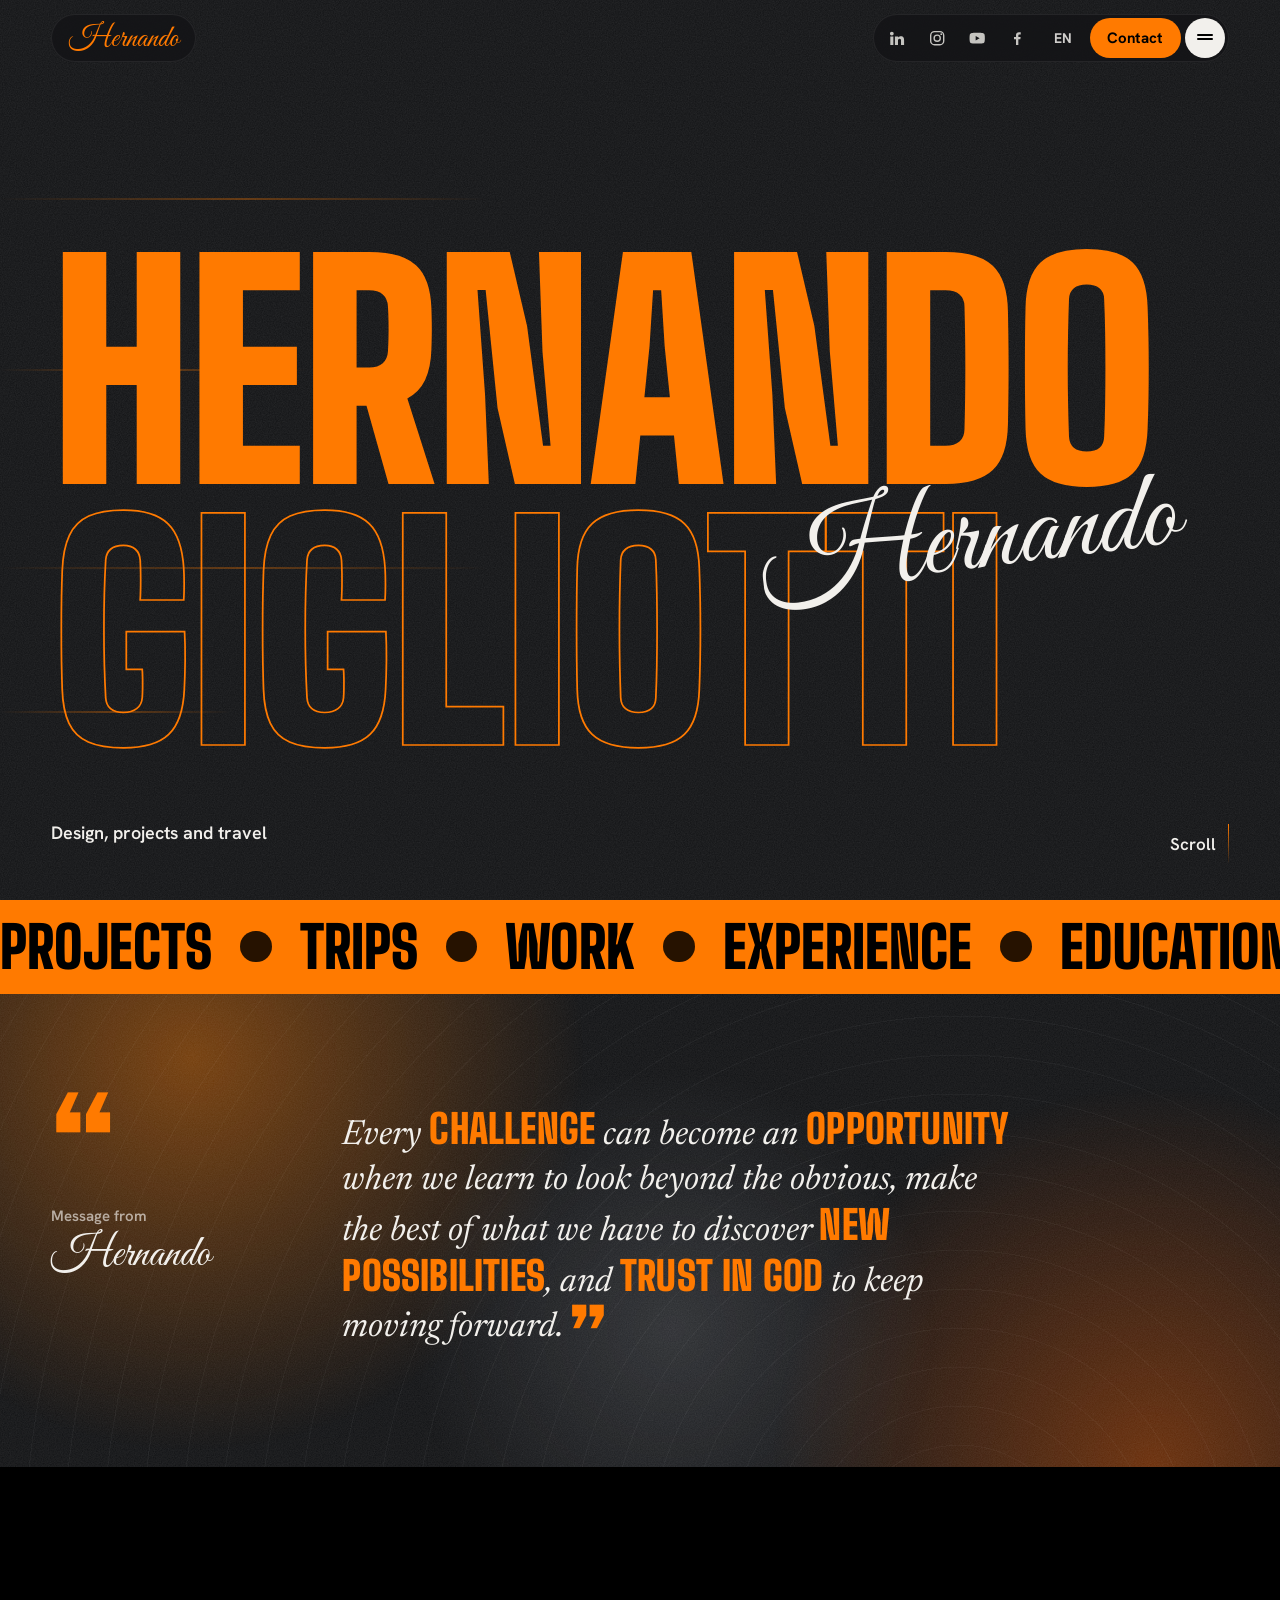
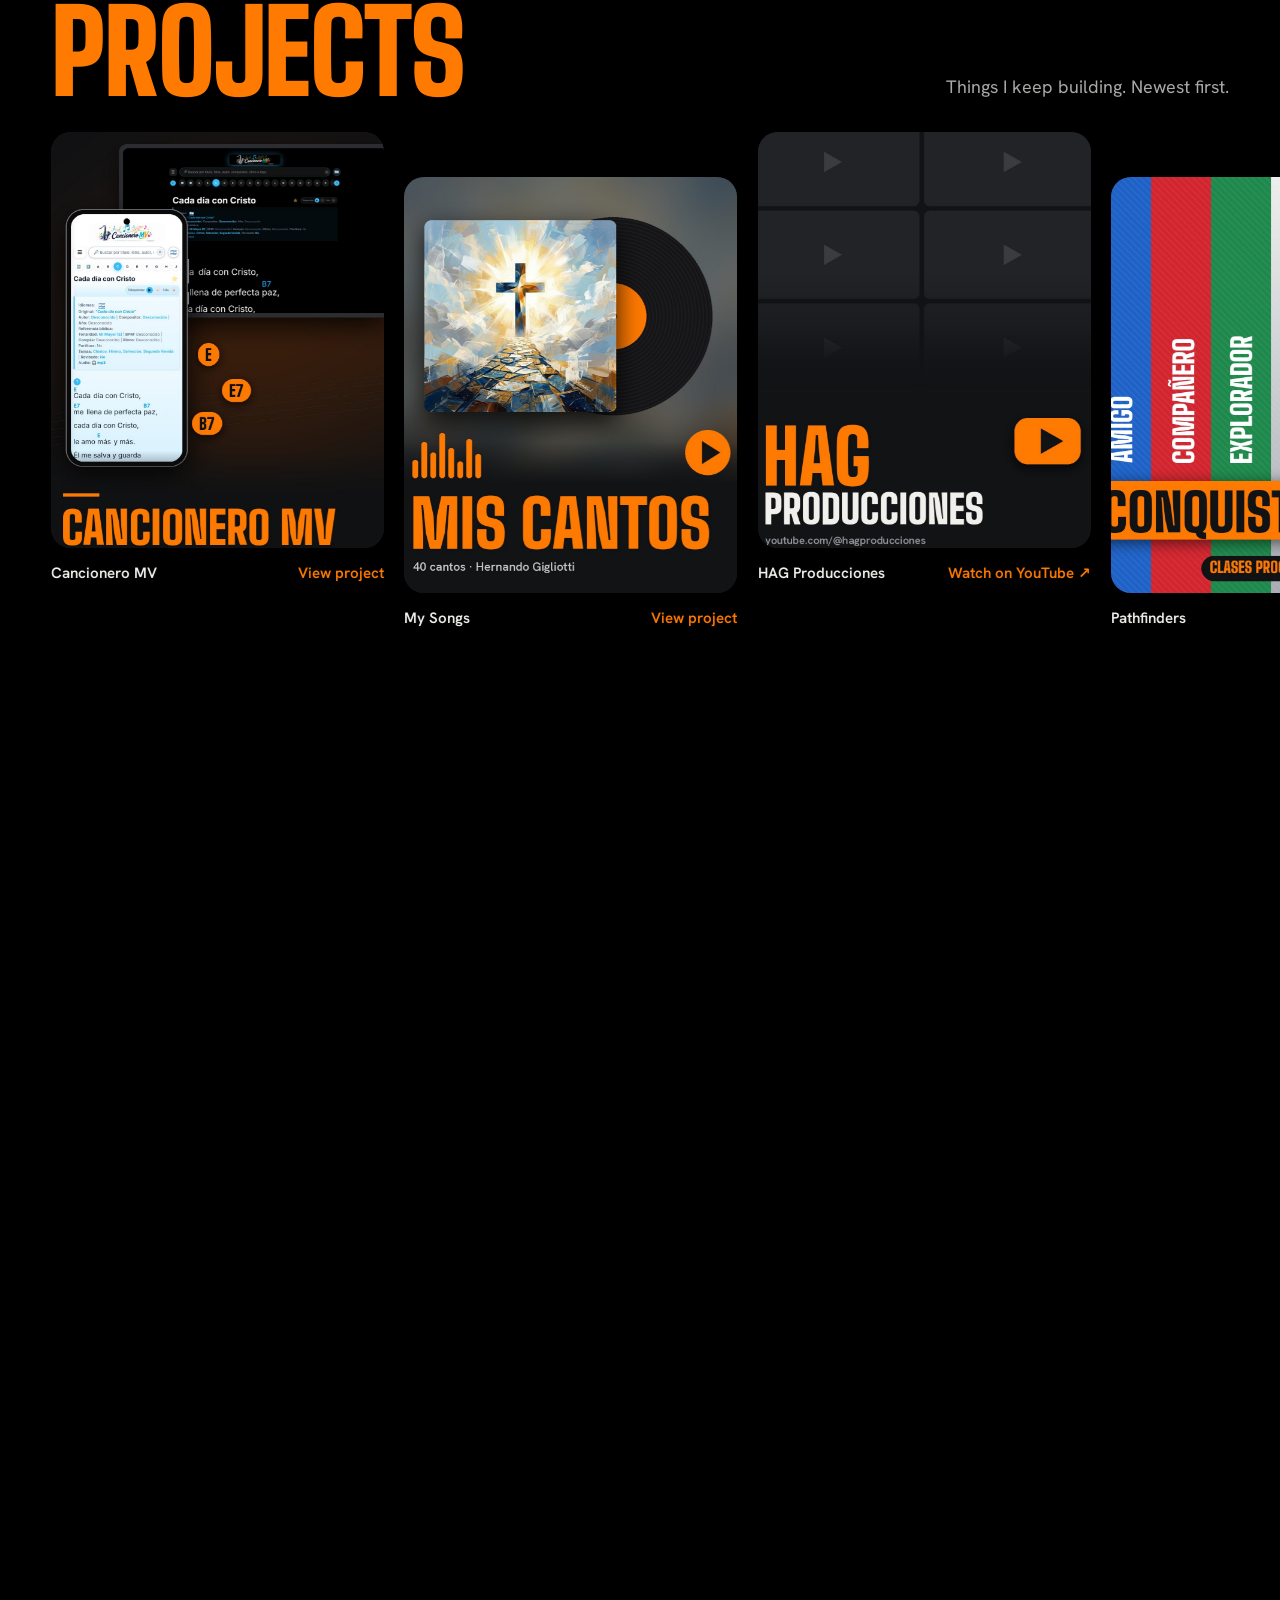
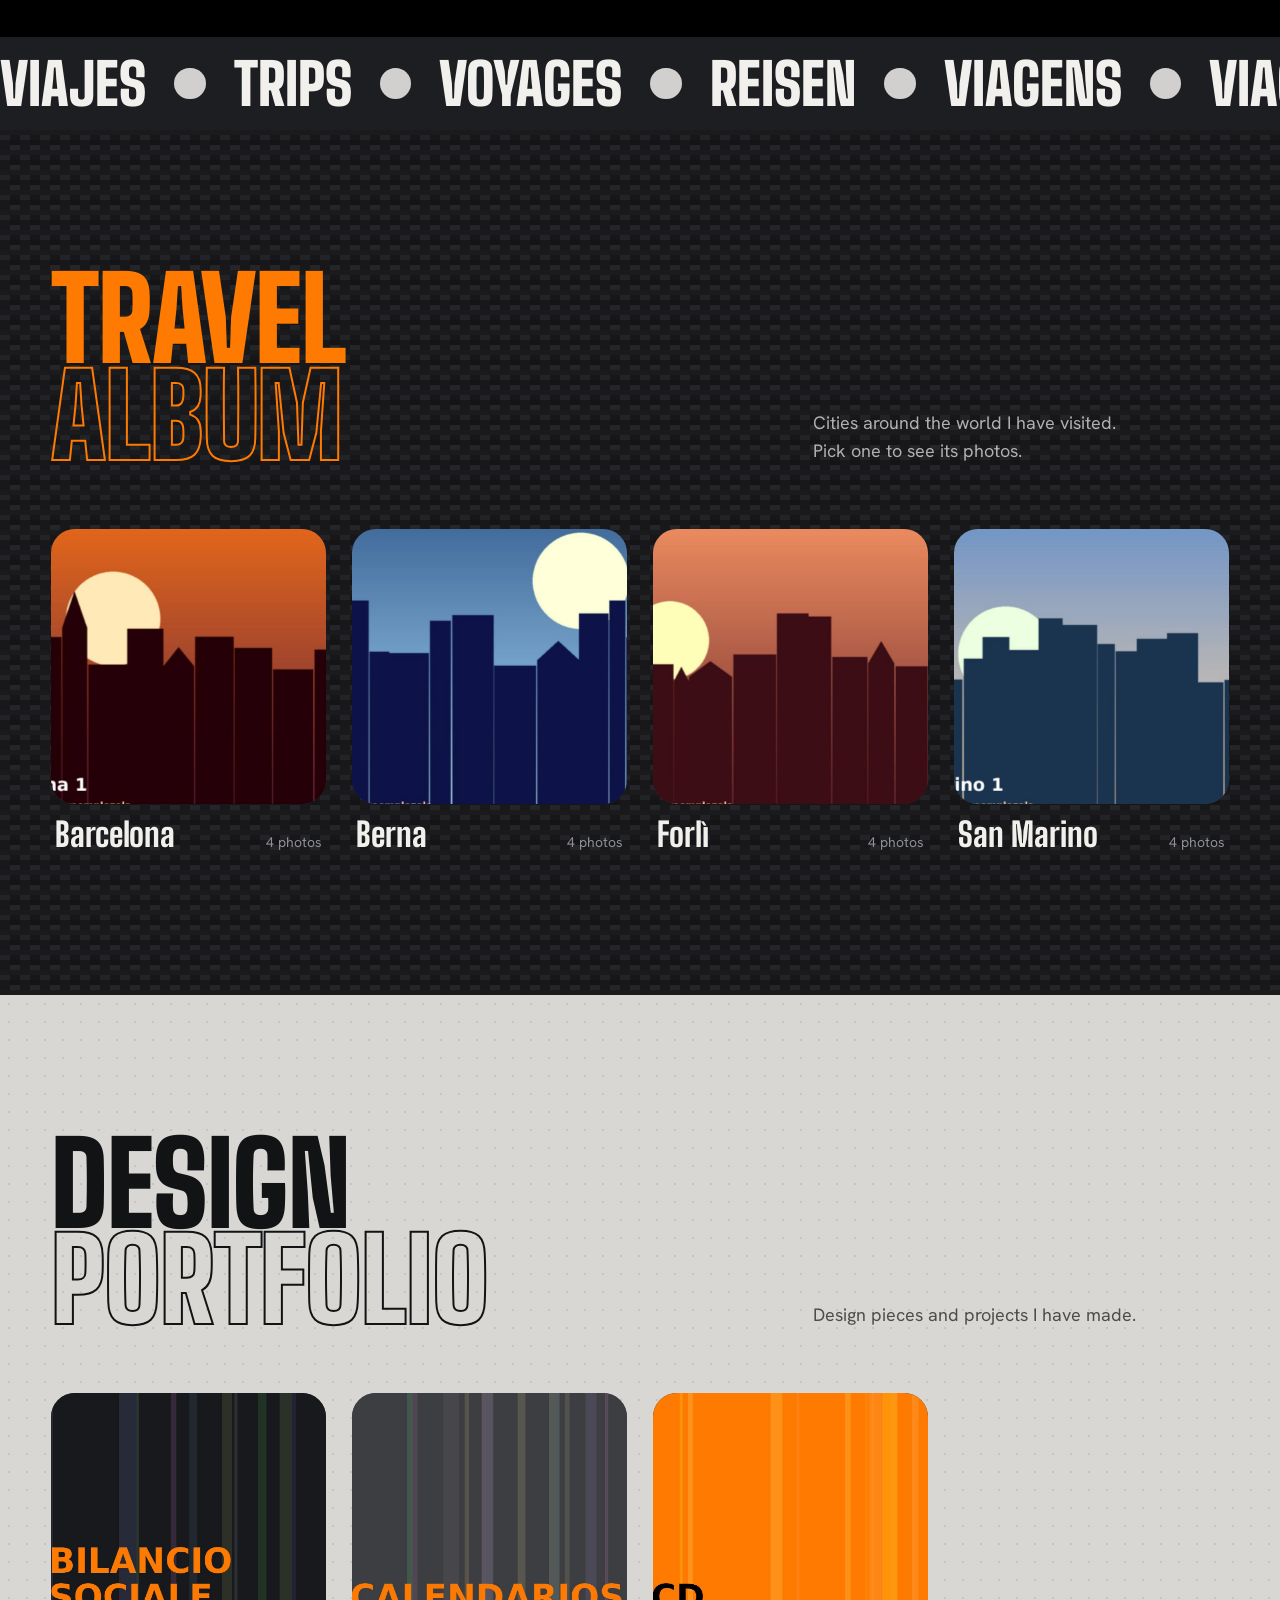
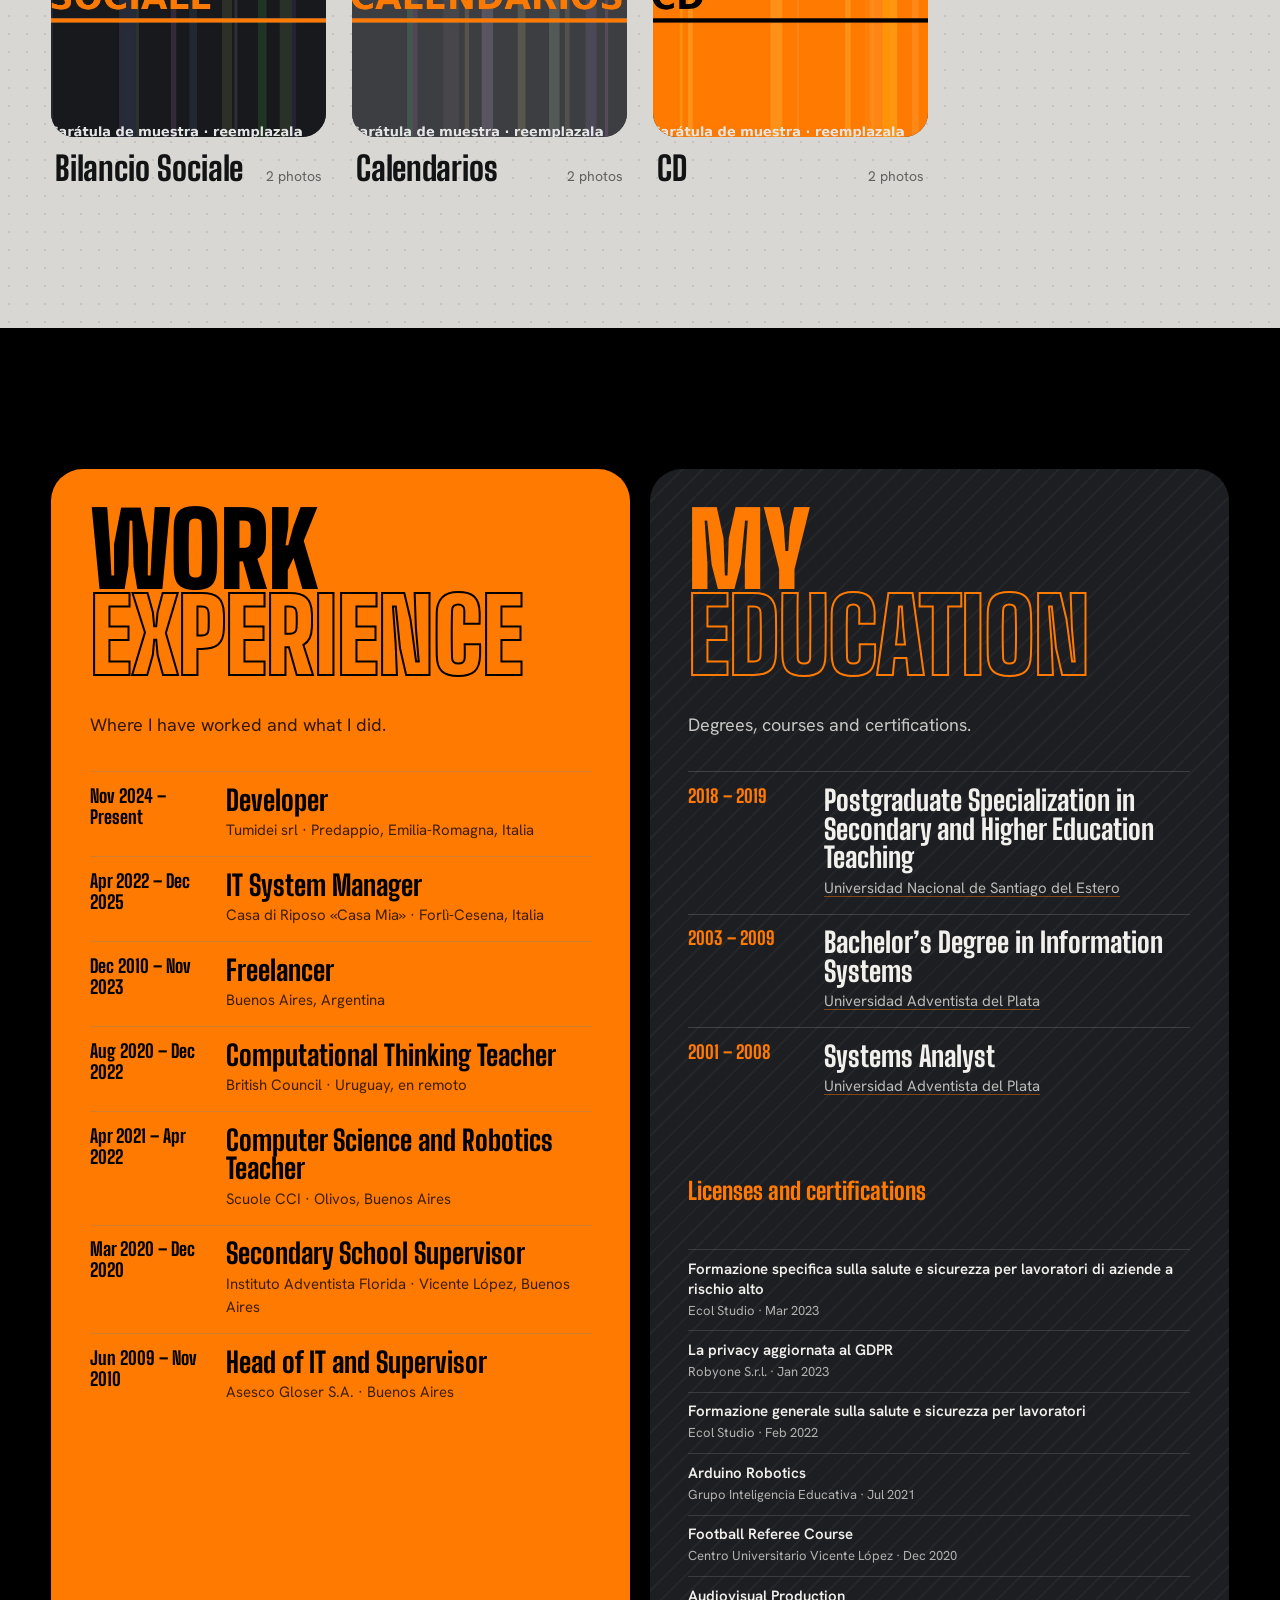
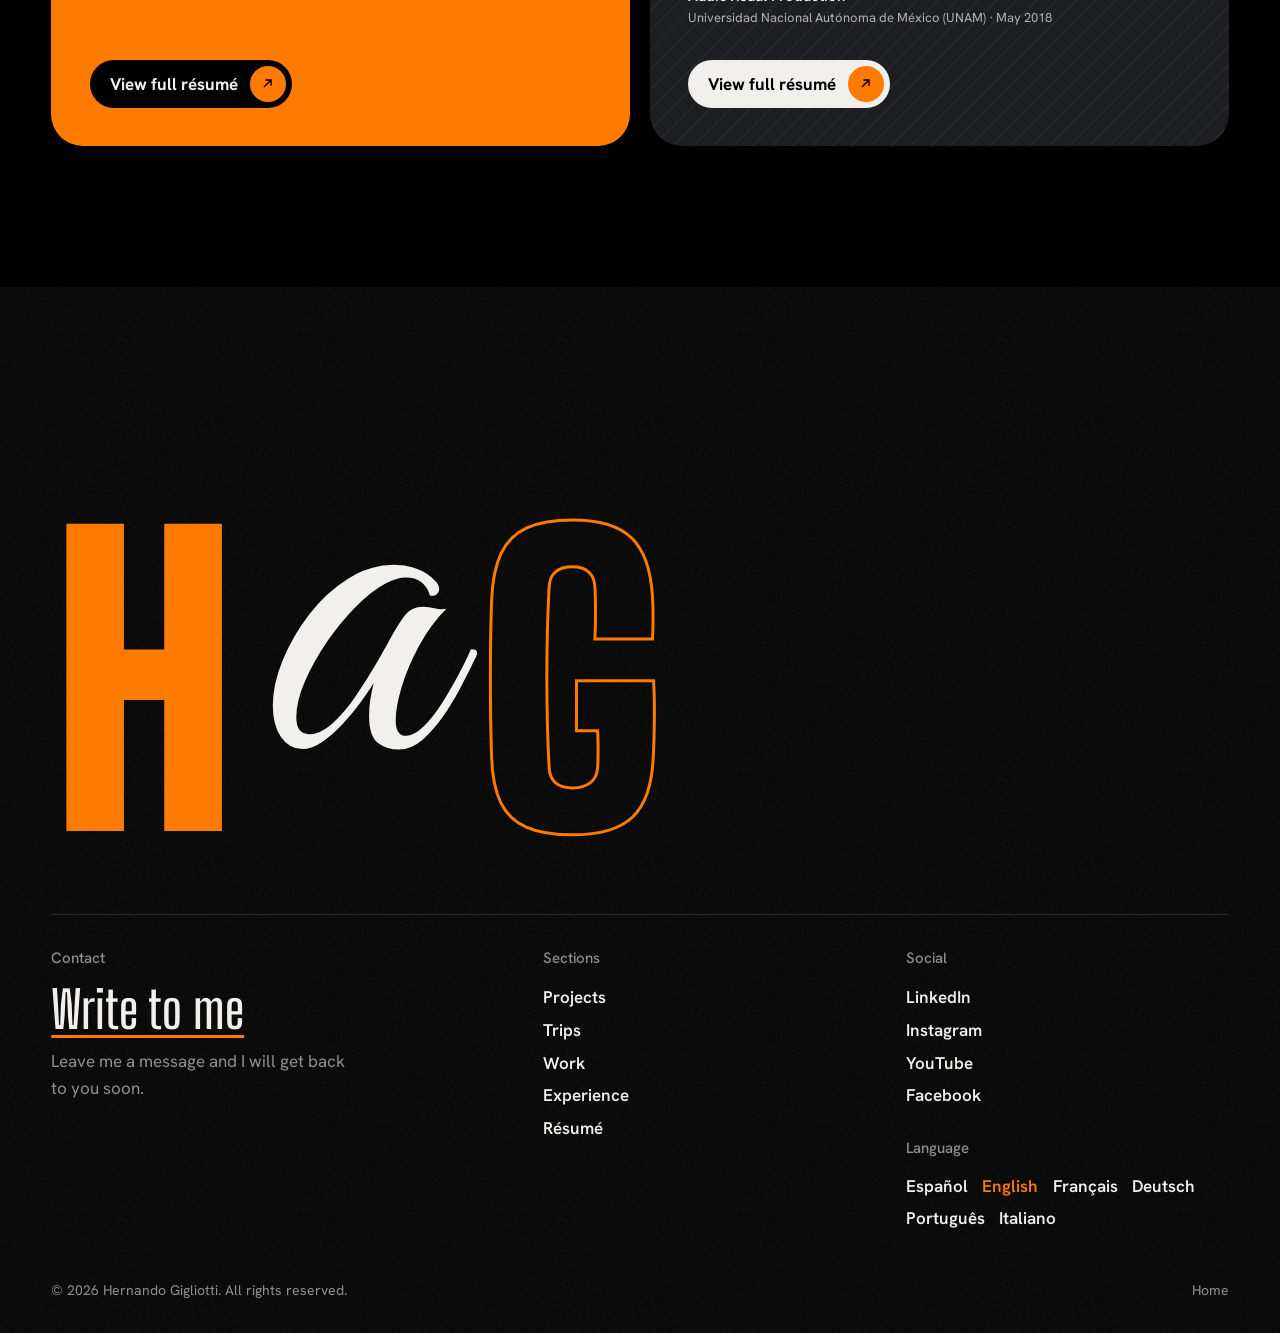
==== commit 202f9b11: "Arreglo de la tira de proyectos, emblema de Conquistadores, cursiva Great Vibes y estudios separados" ====
--- a/index.html
+++ b/index.html
@@ -20,7 +20,7 @@
   <link rel="icon" href="data:image/svg+xml,%3Csvg xmlns='http://www.w3.org/2000/svg' viewBox='0 0 64 64'%3E%3Crect width='64' height='64' rx='14' fill='%23121315'/%3E%3Ctext x='32' y='44' font-family='Arial Black,Arial' font-weight='900' font-size='30' text-anchor='middle' fill='%23ff7a00'%3EH%3C/text%3E%3C/svg%3E">
   <link rel="preconnect" href="https://fonts.googleapis.com">
   <link rel="preconnect" href="https://fonts.gstatic.com" crossorigin>
-  <link rel="stylesheet" href="https://fonts.googleapis.com/css2?family=Big+Shoulders+Display:wght@700;800;900&family=Hanken+Grotesk:wght@400;500;600;700&family=Kaushan+Script&family=Newsreader:ital,opsz,wght@0,6..72,400;0,6..72,600;1,6..72,400&display=swap">
+  <link rel="stylesheet" href="https://fonts.googleapis.com/css2?family=Big+Shoulders+Display:wght@700;800;900&family=Hanken+Grotesk:wght@400;500;600;700&family=Great+Vibes&family=Newsreader:ital,opsz,wght@0,6..72,400;0,6..72,600;1,6..72,400&display=swap">
   <link rel="stylesheet" href="assets/css/style.css">
   <script>document.documentElement.classList.add('js')</script>
 </head>
--- a/assets/css/style.css
+++ b/assets/css/style.css
@@ -15,7 +15,7 @@
 
   --f-display: "Big Shoulders Display", "Arial Narrow", Impact, sans-serif;
   --f-texto: "Hanken Grotesk", "Segoe UI", system-ui, sans-serif;
-  --f-firma: "Kaushan Script", "Brush Script MT", cursive;
+  --f-firma: "Great Vibes", "Brush Script MT", cursive;
   --f-libro: "Newsreader", Georgia, serif;
 
   --ease-out: cubic-bezier(0.23, 1, 0.32, 1);
@@ -1173,14 +1173,14 @@
 /* iMac: círculo negro en el mentón */
 .disp--imac .disp__menton span { width: 1.5rem; height: 1.5rem; background: radial-gradient(circle at 40% 35%, #2a2b2e, #050506 70%); box-shadow: inset 0 1px 2px rgba(0, 0, 0, 0.6), 0 1px 0 rgba(255, 255, 255, 0.5); }
 
-/* Firma con Kaushan Script: trazo de marcador, más legible */
-.nav__marca { font-size: 1.45rem; padding: 0 1.1rem; letter-spacing: 0.01em; }
-.hero__firma { font-size: clamp(2.4rem, 6.5vw, 6rem); line-height: 1.15; transform: rotate(-7deg); bottom: 40%; }
-.mensaje__firma { font-size: clamp(1.7rem, 2.6vw, 2.2rem); color: var(--naranja); }
-.pag-portada span { font-size: calc(var(--tam-portada, 52px) * 0.5); }
-.cargador__a { font-size: clamp(6.5rem, 20vw, 12rem); margin: 0 0.02em; transform: translateY(-0.02em); }
-.pie__monograma .cargador__a { font-size: clamp(8rem, 27vw, 24rem); }
-@media (max-width: 480px) { .nav__marca { font-size: 1.2rem; padding: 0 0.8rem; } }
+/* Firma con Great Vibes: cursiva elegante y legible */
+.nav__marca { font-size: 1.85rem; padding: 0.2rem 1.1rem 0; letter-spacing: 0; }
+.hero__firma { font-size: clamp(3.2rem, 9vw, 8.5rem); line-height: 1.2; transform: rotate(-7deg); bottom: 38%; }
+.mensaje__firma { font-size: clamp(2.3rem, 3.4vw, 3rem); color: var(--hueso); }
+.pag-portada span { font-size: calc(var(--tam-portada, 52px) * 0.7); }
+.cargador__a { font-size: clamp(9rem, 28vw, 17rem); margin: 0 -0.05em 0 -0.08em; transform: translateY(0.04em); }
+.pie__monograma .cargador__a { font-size: clamp(12rem, 40vw, 34rem); }
+@media (max-width: 480px) { .nav__marca { font-size: 1.55rem; padding: 0.15rem 0.8rem 0; } }
 
 /* Comillas de cierre de la frase */
 .frase__cierre { font-family: var(--f-display); font-style: normal; font-weight: 900; color: var(--naranja); font-size: 2.4em; line-height: 0; vertical-align: -0.42em; margin-left: 0.06em; }
@@ -1260,20 +1260,20 @@
 .musica__pestanas button[aria-selected="true"] { background: var(--hueso); color: var(--negro); }
 .musica__buscar input { width: 100%; height: 2.75rem; padding: 0 1rem; border: 0; border-radius: 999px; background: rgba(255, 255, 255, 0.08); color: var(--hueso); font: inherit; font-size: 16px; margin-bottom: 0.75rem; }
 .musica__buscar input::placeholder { color: rgba(242, 240, 236, 0.5); }
-.pistas { list-style: none; margin: 0; padding: 0; max-height: min(70svh, 44rem); overflow-y: auto; overscroll-behavior: contain; scrollbar-width: thin; scrollbar-color: rgba(255, 255, 255, 0.2) transparent; }
-.pistas__vacio { padding: 1.5rem 0.75rem; color: rgba(242, 240, 236, 0.6); }
-.pista { display: grid; grid-template-columns: 2rem 3rem minmax(0, 1fr) auto; align-items: center; gap: 0.85rem; width: 100%; padding: 0.45rem 0.75rem 0.45rem 0.5rem; border-radius: 0.75rem; text-align: left; transition: background-color 120ms ease; }
-.pista__num { display: grid; place-items: center; font-variant-numeric: tabular-nums; font-size: 0.875rem; color: rgba(242, 240, 236, 0.55); }
-.pista__num .eq { display: none; }
-.pista__texto { display: grid; min-width: 0; }
-.pista__texto b { font-weight: 600; white-space: nowrap; overflow: hidden; text-overflow: ellipsis; }
-.pista__texto small { font-size: 0.8125rem; color: rgba(242, 240, 236, 0.6); white-space: nowrap; overflow: hidden; text-overflow: ellipsis; }
-.pista__dur { font-size: 0.8125rem; font-variant-numeric: tabular-nums; color: rgba(242, 240, 236, 0.6); }
-.pista--actual .pista__texto b { color: var(--naranja); }
-.pista--actual .pista__num > span { display: none; }
-.pista--actual .pista__num .eq { display: inline-flex; }
-.pista:active { background: rgba(255, 255, 255, 0.1); }
-@media (hover: hover) and (pointer: fine) { .pista:hover { background: rgba(255, 255, 255, 0.07); } }
+.temas { list-style: none; margin: 0; padding: 0; max-height: min(70svh, 44rem); overflow-y: auto; overscroll-behavior: contain; scrollbar-width: thin; scrollbar-color: rgba(255, 255, 255, 0.2) transparent; }
+.temas__vacio { padding: 1.5rem 0.75rem; color: rgba(242, 240, 236, 0.6); }
+.tema { display: grid; grid-template-columns: 2rem 3rem minmax(0, 1fr) auto; align-items: center; gap: 0.85rem; width: 100%; padding: 0.45rem 0.75rem 0.45rem 0.5rem; border-radius: 0.75rem; text-align: left; transition: background-color 120ms ease; }
+.tema__num { display: grid; place-items: center; font-variant-numeric: tabular-nums; font-size: 0.875rem; color: rgba(242, 240, 236, 0.55); }
+.tema__num .eq { display: none; }
+.tema__texto { display: grid; min-width: 0; }
+.tema__texto b { font-weight: 600; white-space: nowrap; overflow: hidden; text-overflow: ellipsis; }
+.tema__texto small { font-size: 0.8125rem; color: rgba(242, 240, 236, 0.6); white-space: nowrap; overflow: hidden; text-overflow: ellipsis; }
+.tema__dur { font-size: 0.8125rem; font-variant-numeric: tabular-nums; color: rgba(242, 240, 236, 0.6); }
+.tema--actual .tema__texto b { color: var(--naranja); }
+.tema--actual .tema__num > span { display: none; }
+.tema--actual .tema__num .eq { display: inline-flex; }
+.tema:active { background: rgba(255, 255, 255, 0.1); }
+@media (hover: hover) and (pointer: fine) { .tema:hover { background: rgba(255, 255, 255, 0.07); } }
 .eq { align-items: flex-end; gap: 2px; height: 0.9rem; }
 .eq b { width: 3px; height: 100%; border-radius: 1px; background: var(--naranja); transform-origin: bottom; animation: eq 900ms ease-in-out infinite; }
 .eq b:nth-child(2) { animation-delay: -300ms; }
@@ -1300,7 +1300,7 @@
   .musica { grid-template-columns: 1fr; border-radius: 1.5rem; }
   .musica__ahora { position: static; }
   .musica__tapa { width: min(100%, 20rem); margin-inline: auto; }
-  .pistas, .letra { max-height: none; }
+  .temas, .letra { max-height: none; }
 }
 
 /* Mini reproductor flotante (se ve en todo el sitio mientras suena) */
@@ -1335,3 +1335,16 @@
   .mini { animation: none; }
   .musica__tapa .tapa { transition: none; }
 }
+
+/* Panel de experiencia y estudios: la lista va pegada al texto, el botón al final */
+.panel .hitos { margin: 0; }
+.panel .boton-flecha { margin-top: auto; }
+.panel { min-height: 0; }
+
+/* Emblema de Conquistadores sobre cada franja */
+.emblemas { position: absolute; left: 0; right: 0; top: 13%; display: grid; grid-template-columns: repeat(var(--n), 1fr); justify-items: center; pointer-events: none; }
+.emblemas img { width: 64%; aspect-ratio: 1; object-fit: contain; filter: drop-shadow(0 3px 6px rgba(0, 0, 0, 0.35)); }
+.clase__emblema { position: absolute; top: clamp(1rem, 2vw, 1.4rem); right: clamp(1rem, 2vw, 1.4rem); width: clamp(2.6rem, 18cqi, 4.2rem); aspect-ratio: 1; object-fit: contain; filter: drop-shadow(0 2px 6px rgba(0, 0, 0, 0.35)); }
+.parte__emblema { display: block; width: clamp(4rem, 9vw, 6.5rem); aspect-ratio: 1; object-fit: contain; margin-top: 1.25rem; filter: drop-shadow(0 4px 10px rgba(0, 0, 0, 0.3)); }
+.proyecto__sobre { font-size: 15.5cqi; }
+.panel .hitos .hito { padding: 0.85rem 0; }
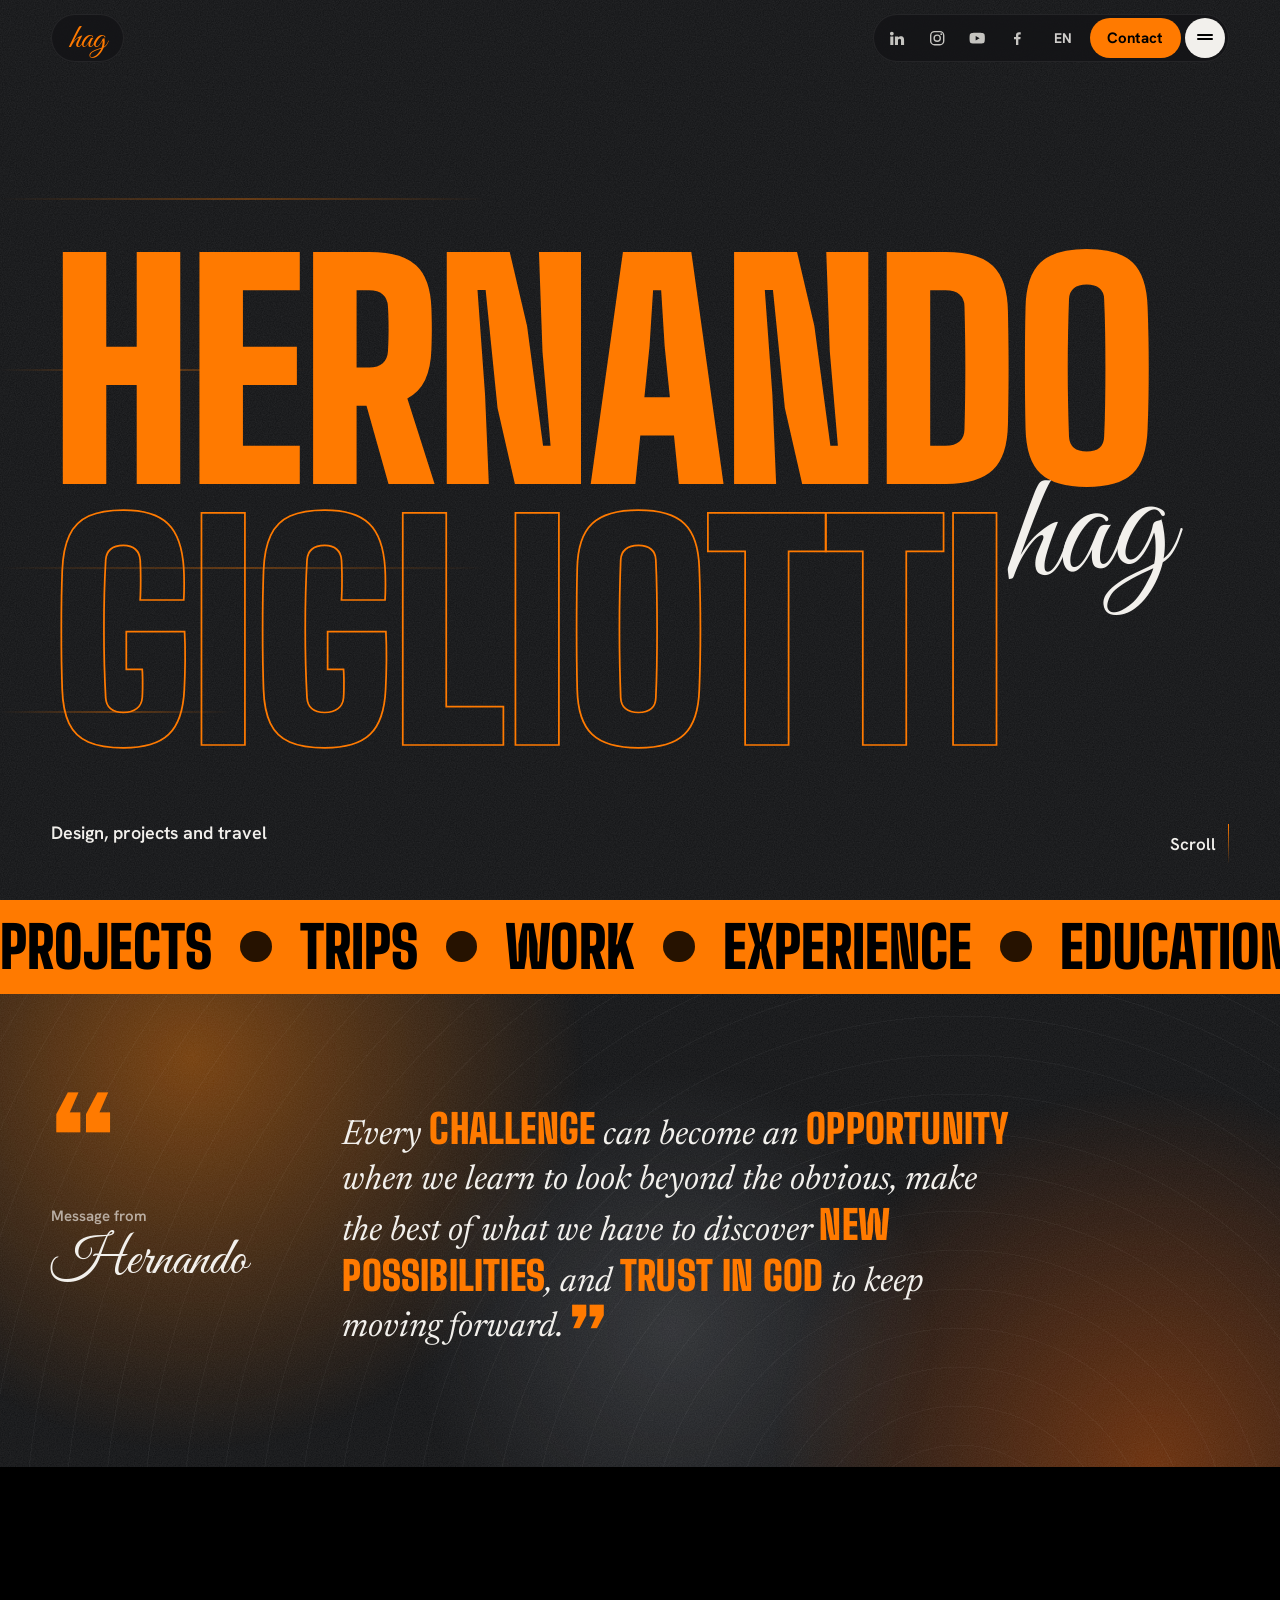
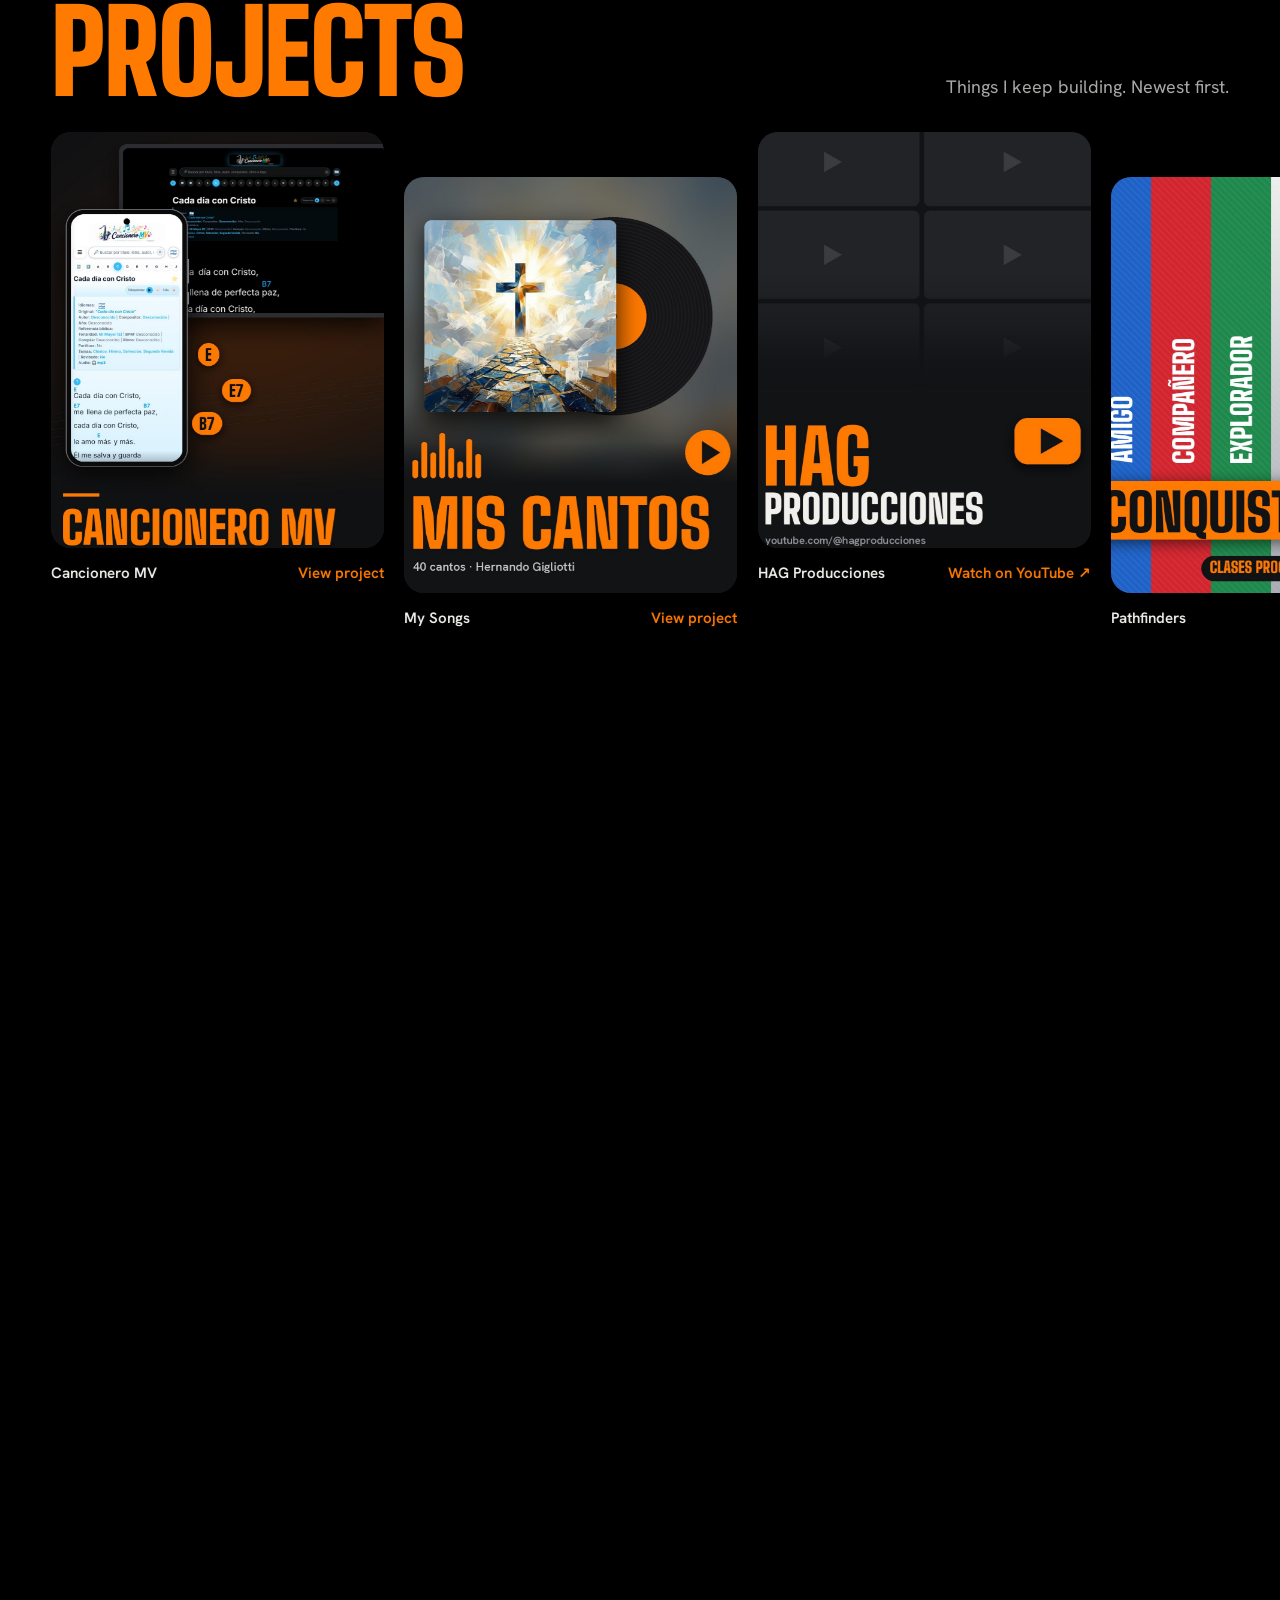
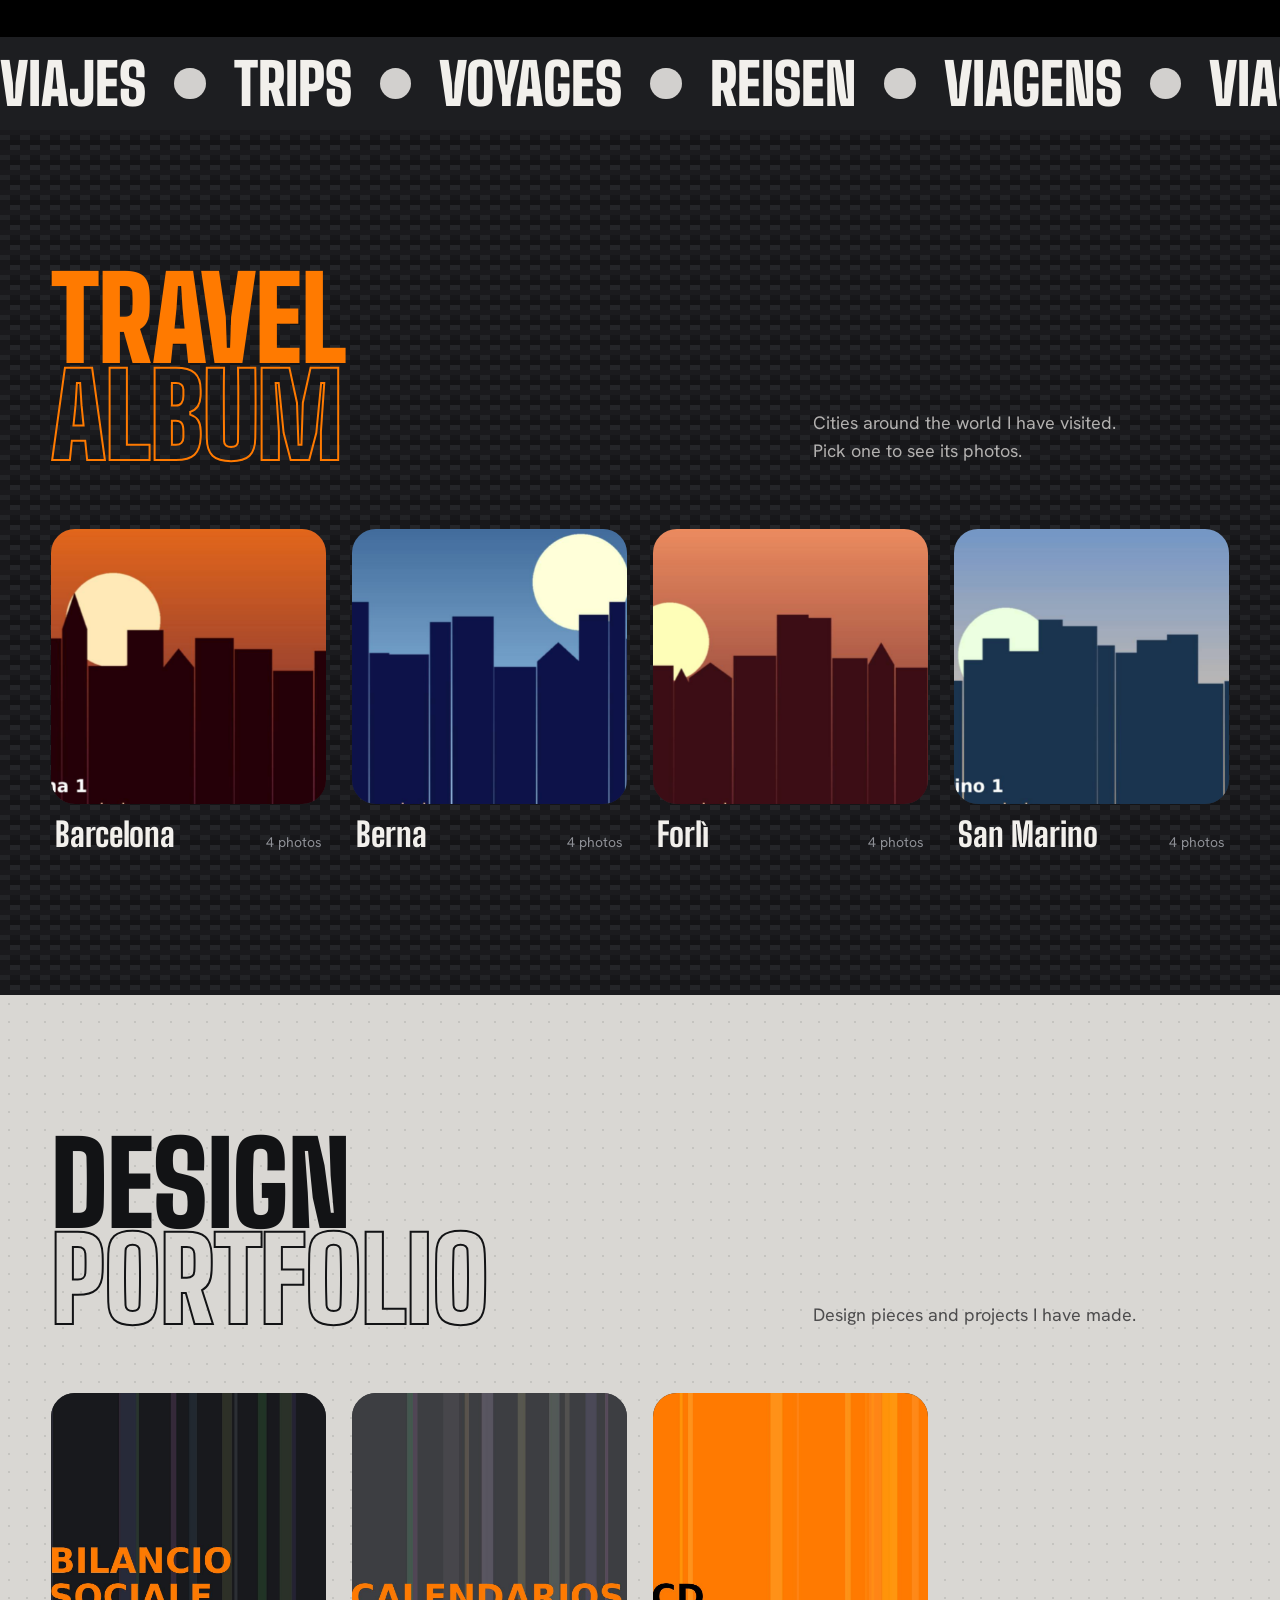
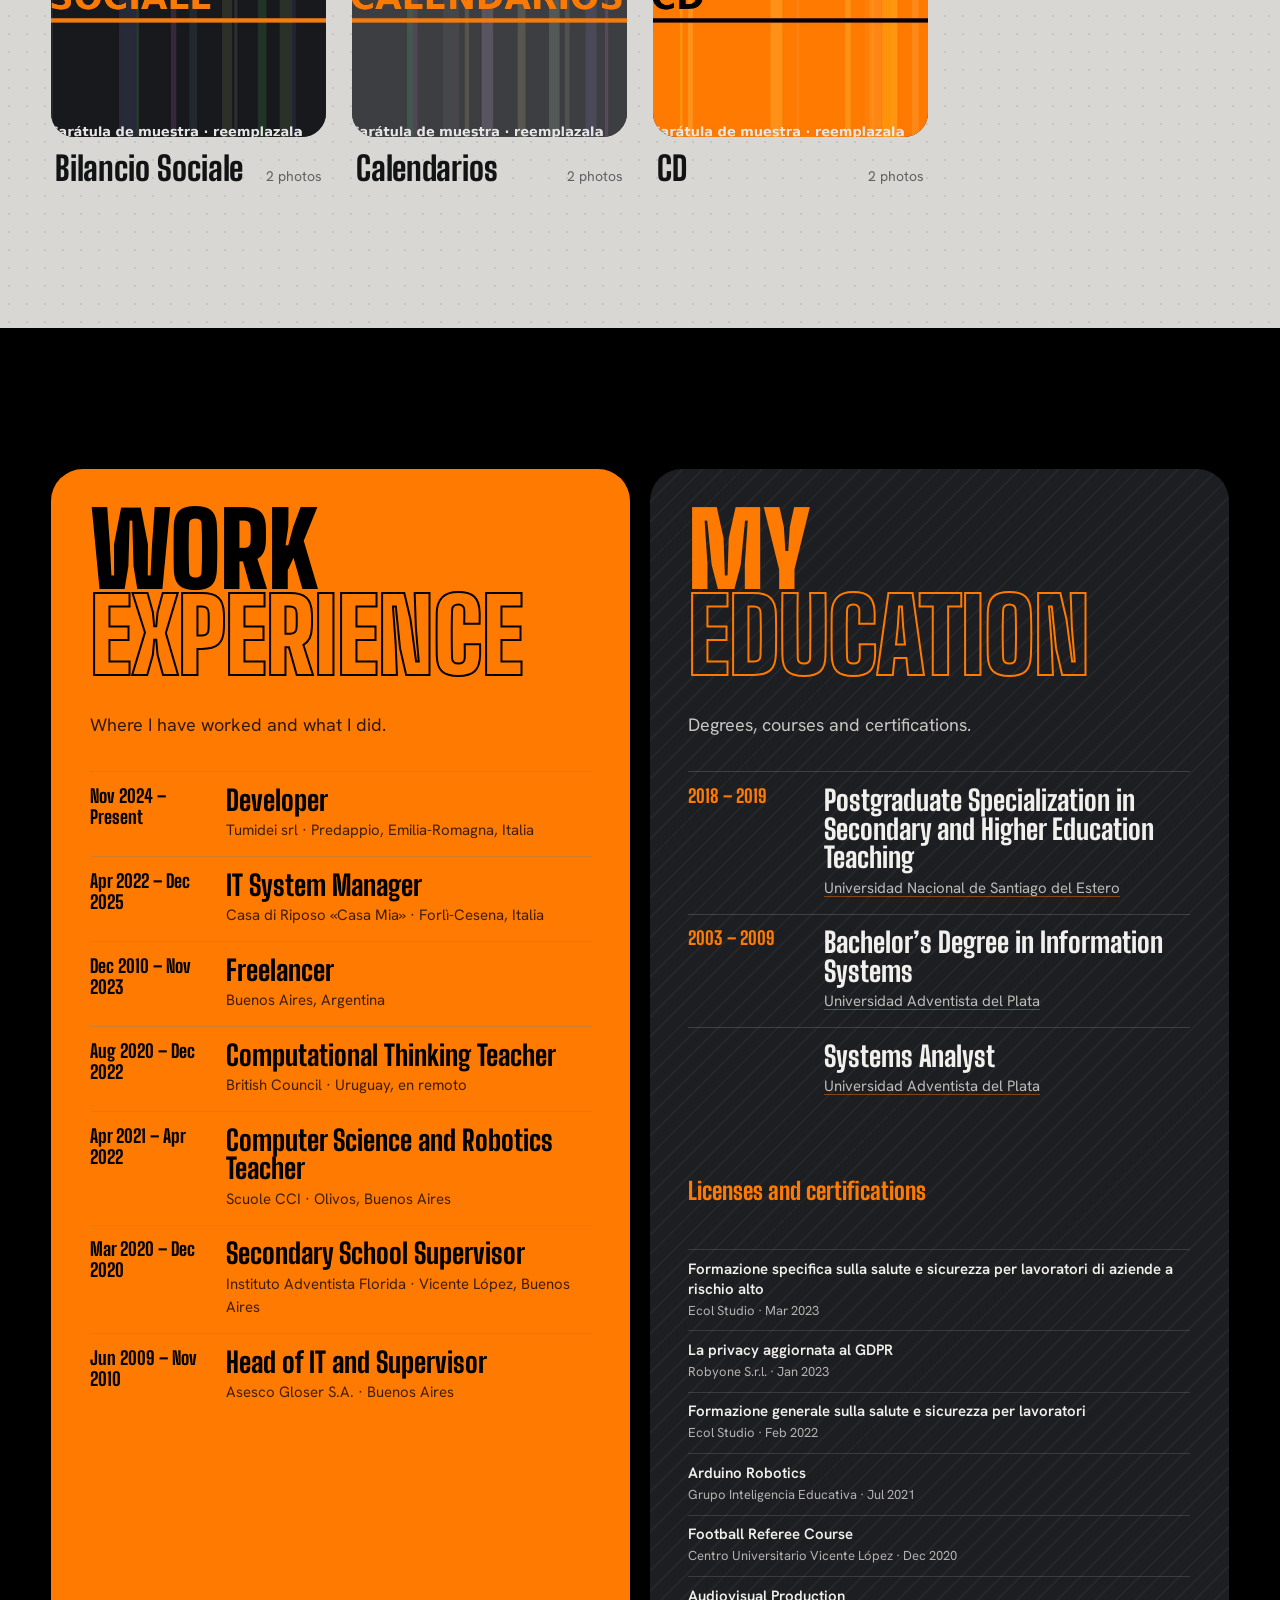
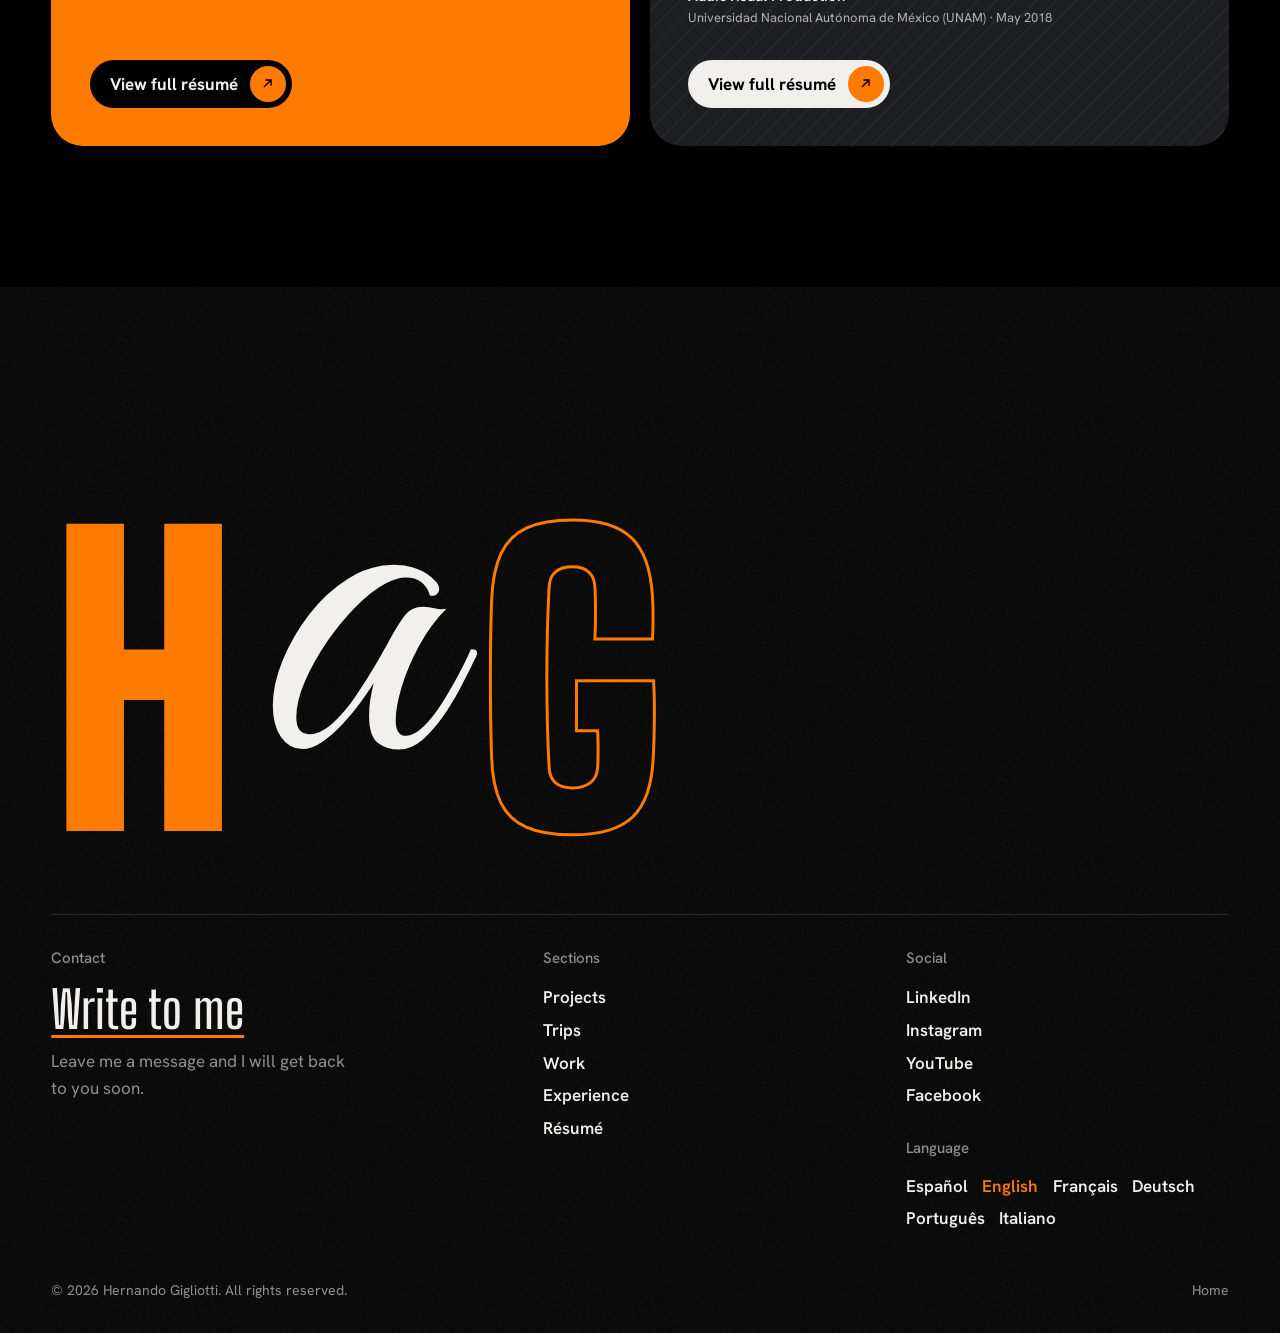
==== commit 29ada09a: "Sitio: etiqueta de Google Analytics G-C6203QMXRQ Co-Authored-By: Claude Opus 5.5 <noreply@anthropic." ====
--- a/index.html
+++ b/index.html
@@ -9,6 +9,15 @@
     gtag('js', new Date());
 
     gtag('config', 'G-DJC73KFS6F');
+  </script>
+  <!-- Google tag (gtag.js) -->
+  <script async src="https://www.googletagmanager.com/gtag/js?id=G-C6203QMXRQ"></script>
+  <script>
+    window.dataLayer = window.dataLayer || [];
+    function gtag(){dataLayer.push(arguments);}
+    gtag('js', new Date());
+
+    gtag('config', 'G-C6203QMXRQ');
   </script>
   <meta charset="utf-8">
   <meta name="viewport" content="width=device-width, initial-scale=1, viewport-fit=cover">
--- a/assets/css/style.css
+++ b/assets/css/style.css
@@ -1348,3 +1348,56 @@
 .parte__emblema { display: block; width: clamp(4rem, 9vw, 6.5rem); aspect-ratio: 1; object-fit: contain; margin-top: 1.25rem; filter: drop-shadow(0 4px 10px rgba(0, 0, 0, 0.3)); }
 .proyecto__sobre { font-size: 15.5cqi; }
 .panel .hitos .hito { padding: 0.85rem 0; }
+
+/* Firma "hag": palabra corta, se ve más grande */
+.nav__marca { font-size: 2.35rem; padding: 0.1rem 1.15rem 0; }
+.hero__firma { font-size: clamp(4.5rem, 13vw, 12rem); bottom: 36%; }
+.mensaje__firma { font-size: clamp(2.8rem, 4.2vw, 3.6rem); }
+@media (max-width: 480px) { .nav__marca { font-size: 1.95rem; padding: 0.1rem 0.85rem 0; } }
+
+/* Firma "hag": palabra corta, un poco más grande */
+.nav__marca { font-size: 2.1rem; padding: 0.15rem 1.15rem 0; }
+.hero__firma { font-size: clamp(4rem, 12vw, 11rem); }
+
+/* Lista de videos de cada clase (todos los videos, con reproductor) */
+.videos { display: grid; grid-template-columns: minmax(0, 1.6fr) minmax(16rem, 1fr); gap: clamp(1rem, 2vw, 1.5rem); align-items: start; }
+.videos .video { opacity: 1; transform: none; clip-path: none; }
+.videos__actual { position: sticky; top: 6rem; }
+.videos__lista { min-width: 0; padding: 0.5rem; border-radius: 1.25rem; background: var(--grafito); box-shadow: inset 0 0 0 1px rgba(255, 255, 255, 0.06); }
+.videos__cuenta { margin: 0.5rem 0.75rem 0.75rem; font-size: 0.875rem; font-weight: 600; color: var(--gris); }
+.videos__lista ol { list-style: none; margin: 0; padding: 0; max-height: min(70svh, 40rem); overflow-y: auto; scrollbar-width: thin; scrollbar-color: rgba(255, 255, 255, 0.2) transparent; }
+.vid { display: grid; grid-template-columns: 1.6rem 8rem minmax(0, 1fr); align-items: center; gap: 0.75rem; width: 100%; padding: 0.45rem; border-radius: 0.85rem; text-align: left; transition: background-color 120ms ease; }
+.vid__num { font-size: 0.8125rem; font-variant-numeric: tabular-nums; color: var(--gris); text-align: center; }
+.vid__mini { position: relative; display: block; aspect-ratio: 16 / 9; border-radius: 0.55rem; overflow: hidden; background: var(--acero); }
+.vid__mini img { width: 100%; height: 100%; object-fit: cover; }
+.vid__mini small { position: absolute; right: 0.3rem; bottom: 0.3rem; padding: 0.05rem 0.3rem; border-radius: 0.3rem; background: rgba(0, 0, 0, 0.8); font-size: 0.6875rem; font-weight: 600; color: #fff; }
+.vid__titulo { font-size: 0.875rem; font-weight: 600; line-height: 1.3; display: -webkit-box; -webkit-line-clamp: 3; -webkit-box-orient: vertical; overflow: hidden; }
+.vid--actual { background: rgba(255, 255, 255, 0.08); }
+.vid--actual .vid__num { color: var(--c1, var(--naranja)); font-weight: 800; }
+.vid--actual .vid__titulo { color: var(--hueso); }
+.vid--actual .vid__mini { box-shadow: 0 0 0 2px var(--c1, var(--naranja)); }
+.vid:active { background: rgba(255, 255, 255, 0.12); }
+@media (hover: hover) and (pointer: fine) { .vid:hover { background: rgba(255, 255, 255, 0.06); } }
+@media (max-width: 860px) {
+  .videos { grid-template-columns: 1fr; }
+  .videos__actual { position: static; }
+  .videos__lista ol { max-height: none; }
+  .vid { grid-template-columns: 1.4rem 7.5rem minmax(0, 1fr); }
+}
+.videos .video > div, .videos .video iframe { position: absolute; inset: 0; width: 100%; height: 100%; border: 0; }
+.videos__nav { display: flex; align-items: center; justify-content: space-between; gap: 0.75rem; margin-top: 0.85rem; }
+.videos__nav .boton { height: 2.6rem; padding: 0 1.1rem; font-size: 0.9375rem; }
+.videos__ahora { font-weight: 700; font-variant-numeric: tabular-nums; color: var(--gris); }
+
+/* ==========================================================================
+   Juego dentro de la página (Burro)
+   ========================================================================== */
+.juego { margin-bottom: clamp(3rem, 6vw, 5rem); scroll-margin-top: 6rem; }
+.juego__marco { padding: 0.4rem; border-radius: 2rem; background: rgba(255, 255, 255, 0.04); box-shadow: inset 0 0 0 1px rgba(255, 255, 255, 0.06), 0 30px 80px -40px rgba(255, 122, 0, 0.35); }
+.juego__pantalla { display: block; width: 100%; height: clamp(640px, 86svh, 980px); border: 0; border-radius: calc(2rem - 0.4rem); background: var(--negro); }
+.juego__barra { display: flex; flex-wrap: wrap; align-items: center; justify-content: space-between; gap: 1rem; margin-top: 1rem; color: var(--gris); font-size: 0.9375rem; }
+@media (max-width: 640px) {
+  .juego__marco { padding: 0.25rem; border-radius: 1.25rem; }
+  .juego__pantalla { height: 92svh; border-radius: 1rem; }
+}
+
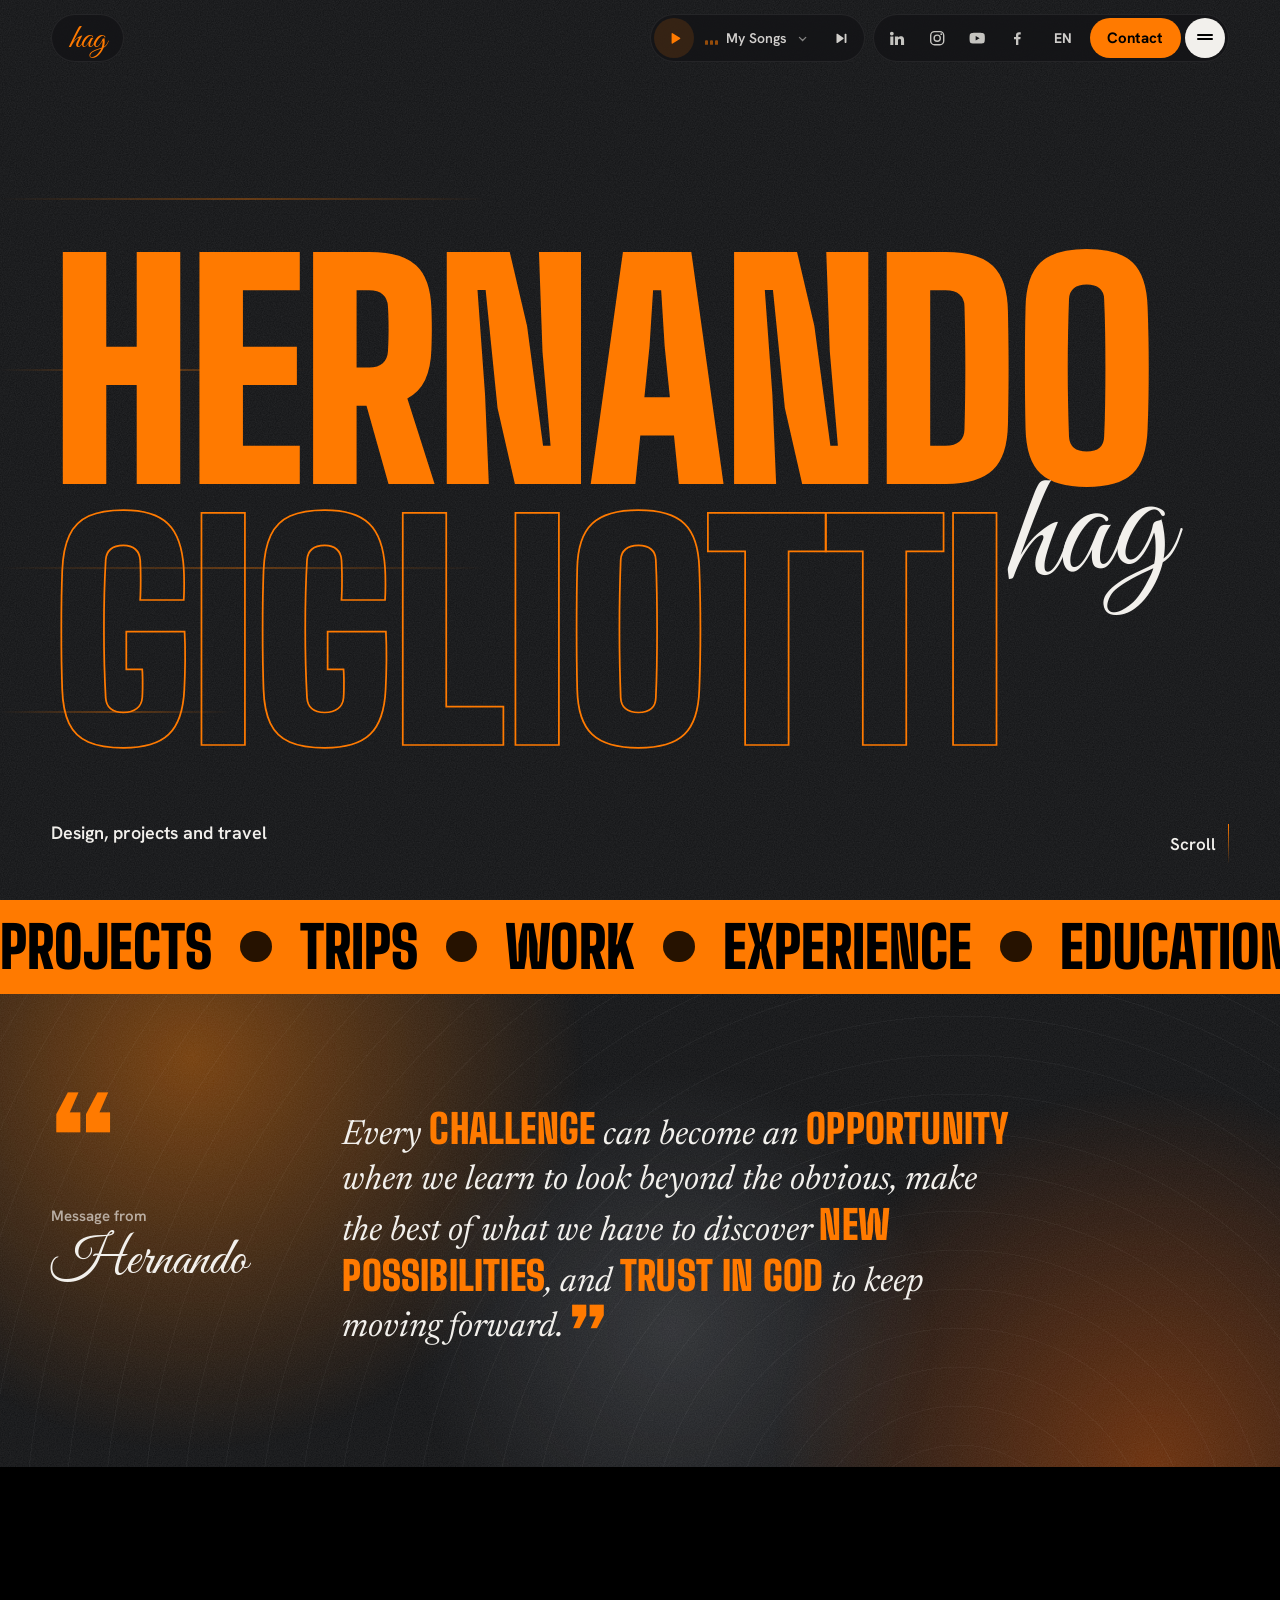
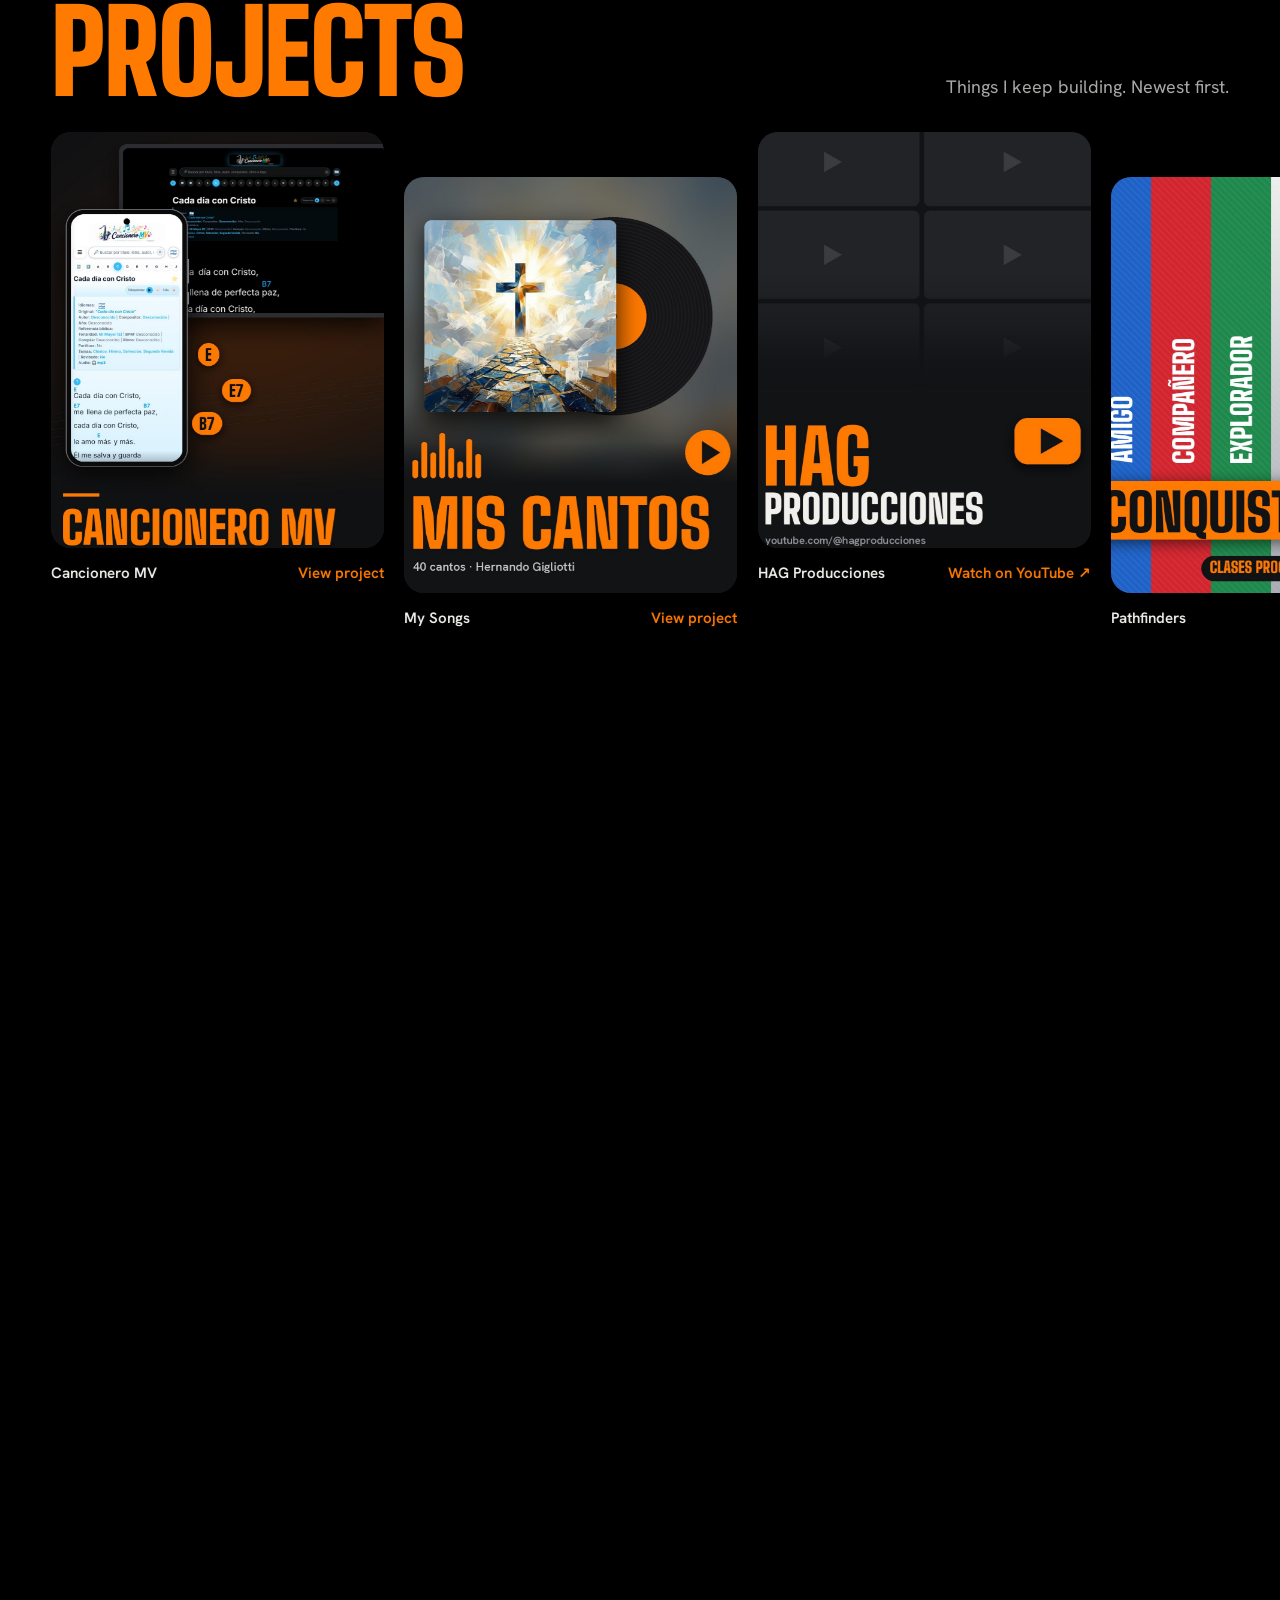
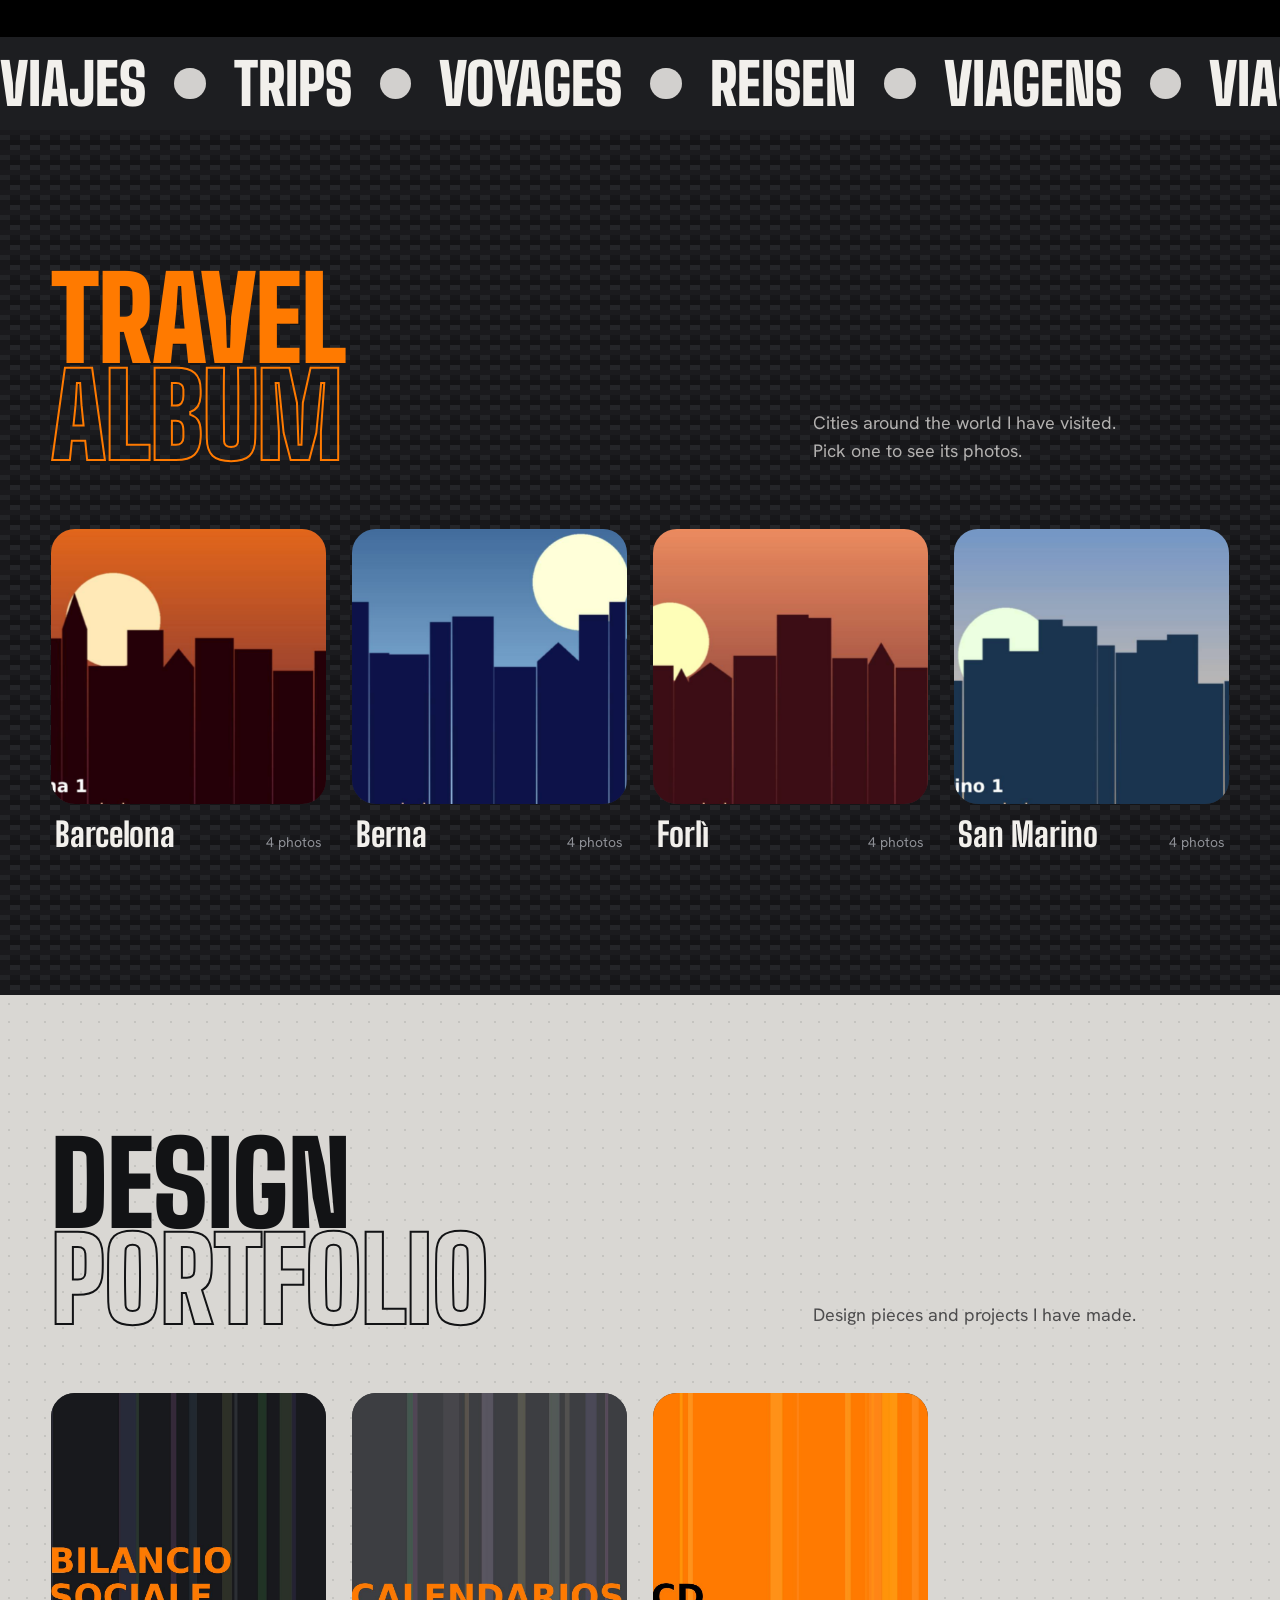
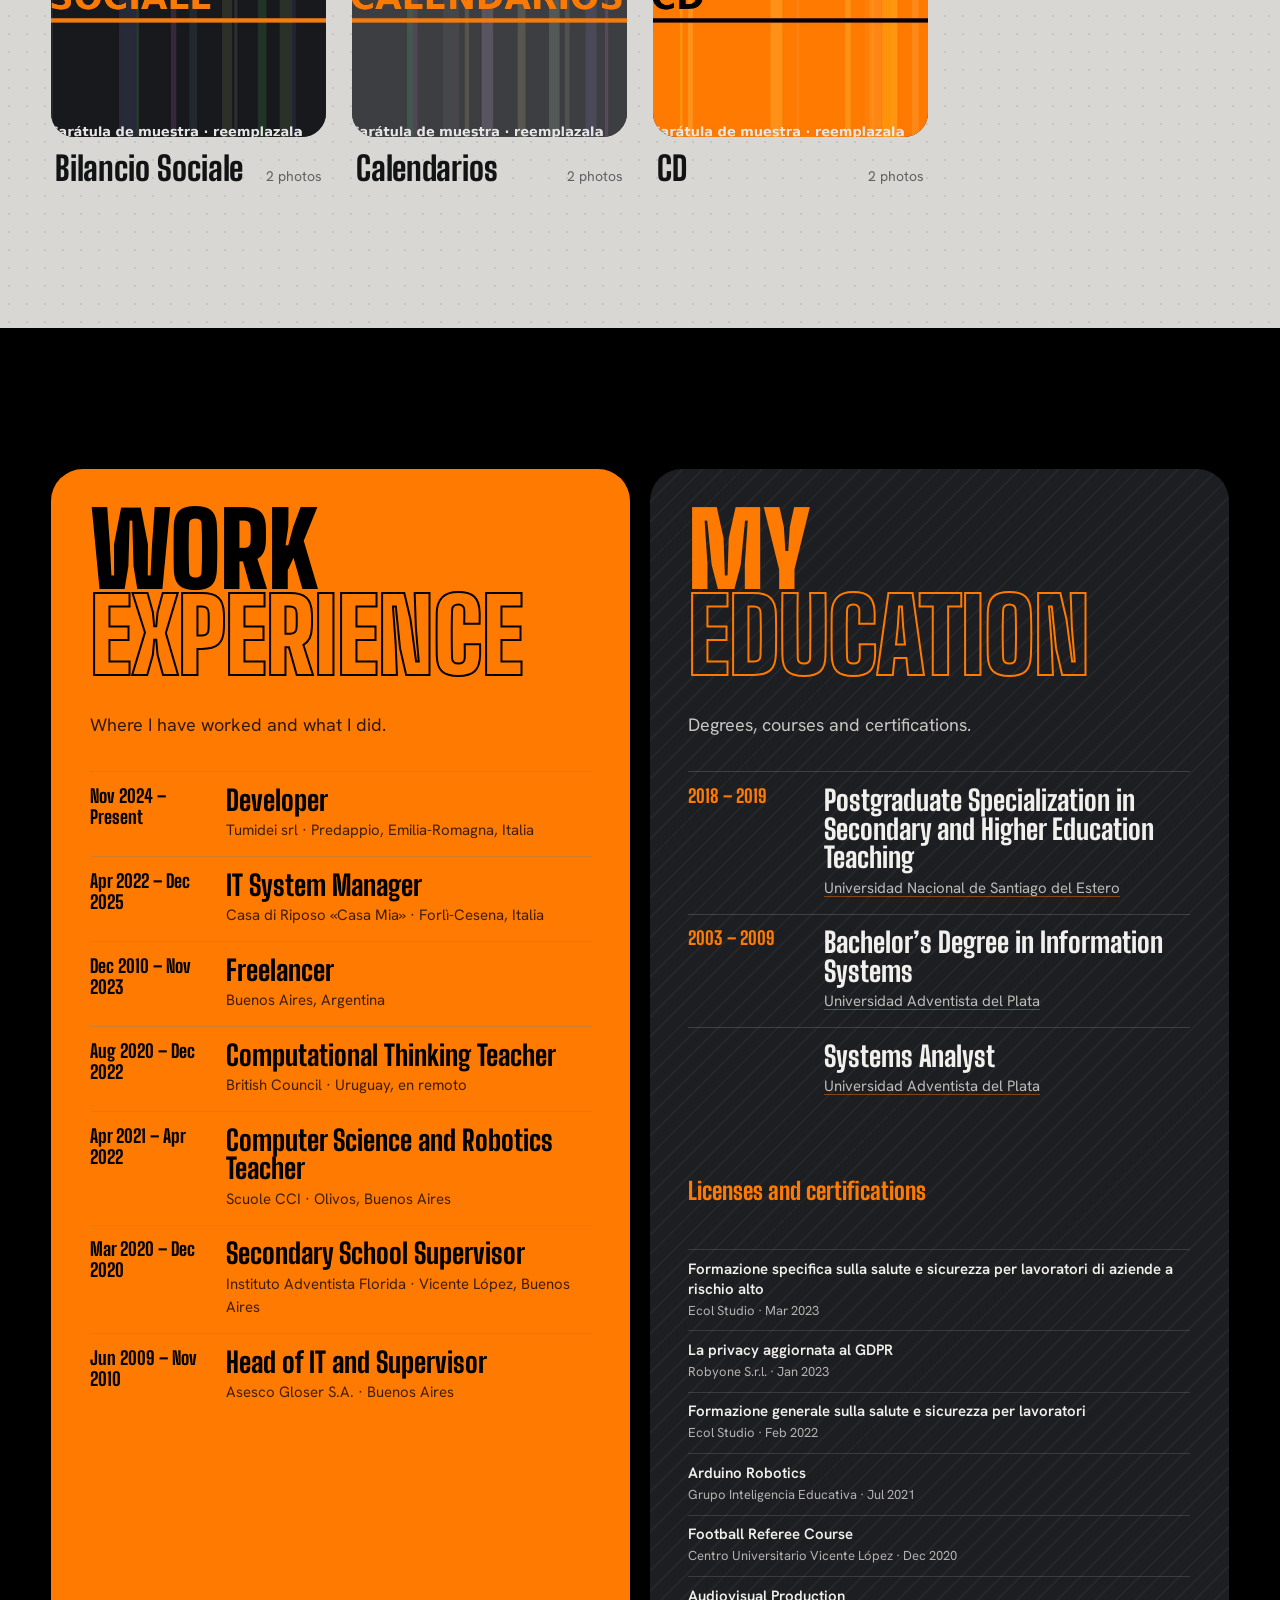
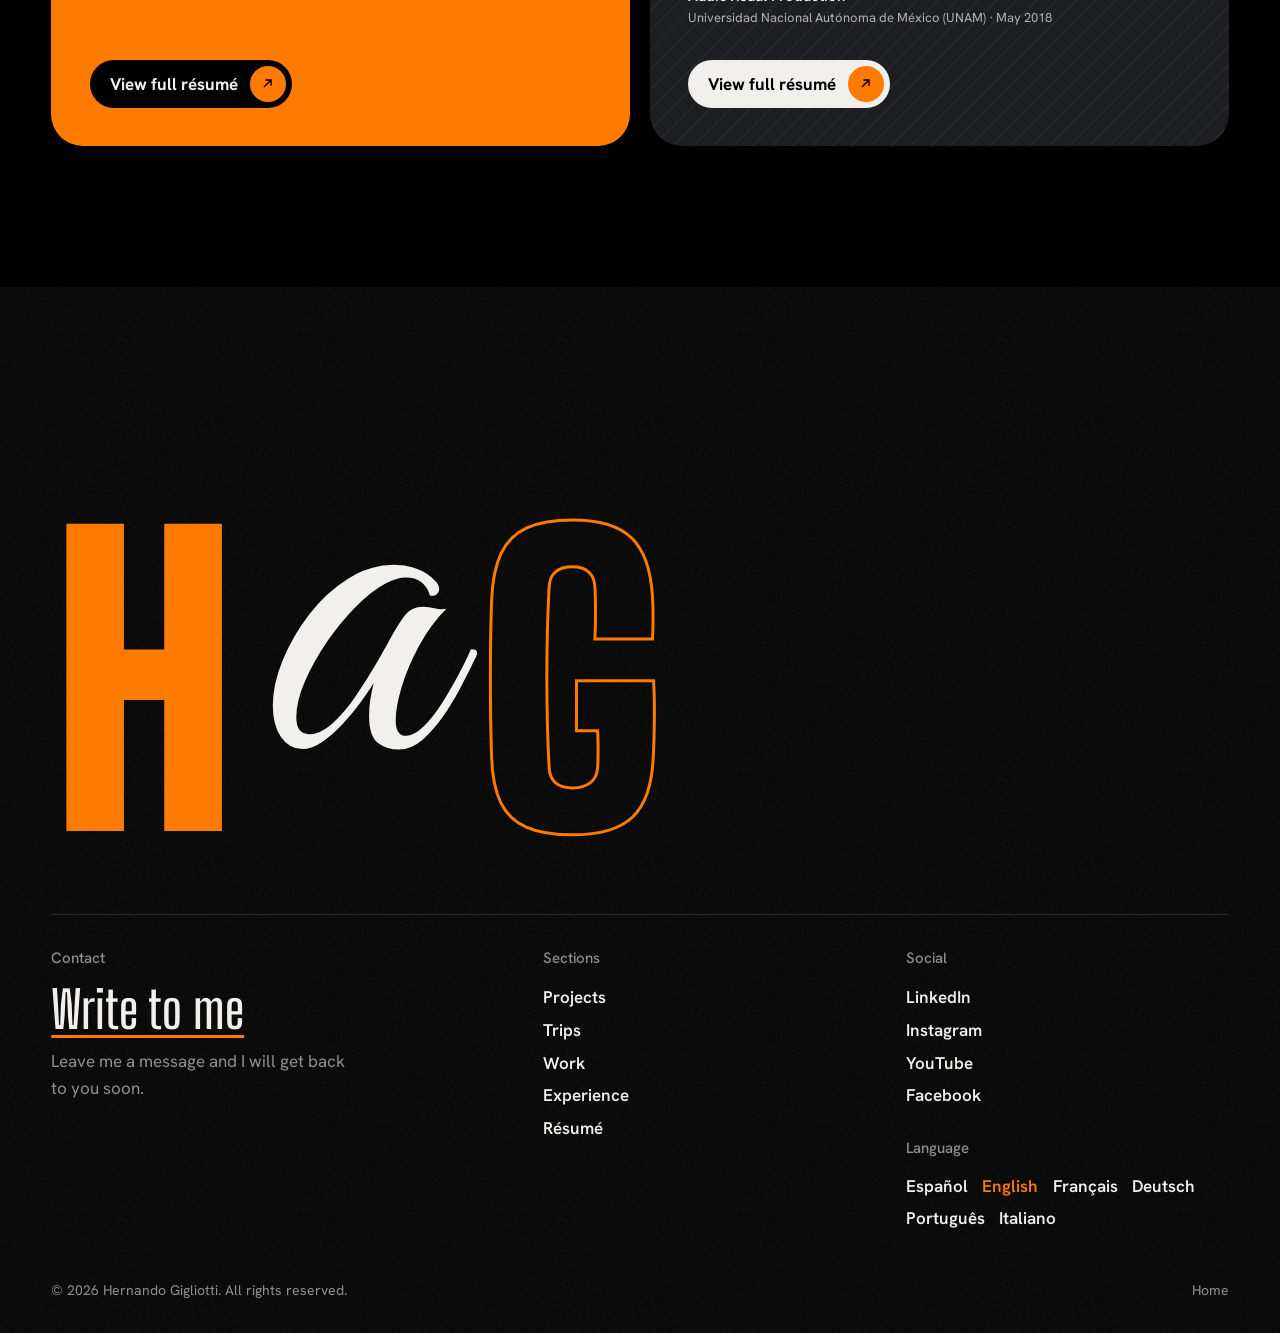
==== commit 309694b4: "Wumpus: libro del reglamento con tema «cueva» - Portada de piedra con marco de bronce, los ojos del " ====
--- a/index.html
+++ b/index.html
@@ -29,7 +29,7 @@
   <link rel="icon" href="data:image/svg+xml,%3Csvg xmlns='http://www.w3.org/2000/svg' viewBox='0 0 64 64'%3E%3Crect width='64' height='64' rx='14' fill='%23121315'/%3E%3Ctext x='32' y='44' font-family='Arial Black,Arial' font-weight='900' font-size='30' text-anchor='middle' fill='%23ff7a00'%3EH%3C/text%3E%3C/svg%3E">
   <link rel="preconnect" href="https://fonts.googleapis.com">
   <link rel="preconnect" href="https://fonts.gstatic.com" crossorigin>
-  <link rel="stylesheet" href="https://fonts.googleapis.com/css2?family=Big+Shoulders+Display:wght@700;800;900&family=Hanken+Grotesk:wght@400;500;600;700&family=Great+Vibes&family=Newsreader:ital,opsz,wght@0,6..72,400;0,6..72,600;1,6..72,400&display=swap">
+  <link rel="stylesheet" href="https://fonts.googleapis.com/css2?family=Big+Shoulders+Display:wght@700;800;900&family=Hanken+Grotesk:wght@400;500;600;700&family=Cinzel:wght@600;700;800&family=Great+Vibes&family=Newsreader:ital,opsz,wght@0,6..72,400;0,6..72,600;1,6..72,400&display=swap">
   <link rel="stylesheet" href="assets/css/style.css">
   <script>document.documentElement.classList.add('js')</script>
 </head>
--- a/assets/css/style.css
+++ b/assets/css/style.css
@@ -857,7 +857,10 @@
 .lector__tam[hidden] { display: none; }
 
 /* Medición de texto (fuera de pantalla) */
-.medidor { position: fixed; left: -99999px; top: 0; visibility: hidden; pointer-events: none; }
+.medidor { position: fixed; left: -99999px; top: 0; visibility: hidden; pointer-events: none; font-family: var(--f-libro); }
+/* listas separadas ítem por ítem para paginar: sin espacio extra entre ítems */
+.pag-texto__cuerpo .lista-sigue { margin-top: 0; }
+.pag-texto__cuerpo .lista-partida:not(:last-child) { margin-bottom: 0; }
 
 .visor { grid-template-rows: auto 1fr auto auto; background: #000; }
 .lector, .visor { grid-template-columns: minmax(0, 1fr); }
@@ -1401,3 +1404,292 @@
   .juego__pantalla { height: 92svh; border-radius: 1rem; }
 }
 
+
+/* ==========================================================================
+   Libro con tema «casino» (reglamento de Burro). Se activa con «Libro: casino» en Info.txt.
+   Las medidas de texto son las mismas del libro común, así la paginación no cambia.
+   ========================================================================== */
+.pag-texto--casino {
+  background:
+    radial-gradient(ellipse at 50% 0%, rgba(255, 255, 255, 0.55), rgba(255, 255, 255, 0) 60%),
+    radial-gradient(ellipse at 50% 120%, rgba(150, 110, 50, 0.10), rgba(0, 0, 0, 0) 60%),
+    #f8f1e1;
+  color: #2a2216;
+}
+/* marco fino dorado alrededor de la página */
+.pag-texto--casino::before {
+  content: ""; position: absolute; inset: 1.6% 2.4%; pointer-events: none; border-radius: 3px;
+  border: 1px solid rgba(166, 128, 58, 0.55);
+  box-shadow: inset 0 0 0 3px rgba(248, 241, 225, 1), inset 0 0 0 4px rgba(166, 128, 58, 0.28);
+}
+.pag-texto__cabeza {
+  position: absolute; top: 0; padding-top: 4.4%; left: 10%; right: 10%; display: flex; justify-content: space-between; gap: 1em;
+  font-family: var(--f-libro); font-size: max(8px, calc(var(--tam-libro, 17px) * 0.5)); line-height: 1.2; letter-spacing: 0.22em; text-transform: uppercase; color: #8a6a32;
+  border-bottom: 1px solid rgba(166, 128, 58, 0.35); padding-bottom: 0.35em;
+}
+.pag-texto__cabeza span:first-child { color: #0f5a36; font-weight: 700; }
+.pag-texto--casino .pag-texto__numero { bottom: 4.6%; }
+.pag-texto--casino .pag-texto__numero span {
+  display: inline-grid; place-items: center; min-width: 2.2em; height: 2.2em; padding: 0 0.4em; border-radius: 999px;
+  font-family: var(--f-libro); font-weight: 700; font-size: 12px; color: #f8ecd0;
+  background: radial-gradient(circle at 40% 30%, #1b7a4b, #0d4a2c); box-shadow: 0 0 0 1.5px #c9a25a, 0 1px 2px rgba(0, 0, 0, 0.3);
+}
+.tema-casino h1 {
+  font-family: var(--f-libro); font-weight: 700; font-size: 1.55em; line-height: 1.15; text-align: center; color: #0f4a2e;
+  letter-spacing: 0.02em; margin: 0.3em 0 0.9em; padding-bottom: 0.55em;
+  background: linear-gradient(90deg, rgba(166, 128, 58, 0), #b8924a 30%, #b8924a 70%, rgba(166, 128, 58, 0)) bottom / 70% 1px no-repeat;
+}
+.tema-casino h1::after { content: "◆"; display: block; font-size: 0.45em; color: #b8924a; margin-top: 0.6em; letter-spacing: 0; }
+.tema-casino h2 {
+  display: flex; align-items: center; gap: 0.45em; font-family: var(--f-libro); font-weight: 700; font-size: 1.22em; line-height: 1.2;
+  color: #0f4a2e; margin: 1em 0 0.55em; padding-bottom: 0.3em; border-bottom: 1px solid rgba(166, 128, 58, 0.45);
+}
+.tema-casino h2:first-child { margin-top: 0.2em; }
+.tema-casino .cap-num {
+  flex: none; display: grid; place-items: center; width: 1.7em; height: 1.7em; border-radius: 50%;
+  font-size: 0.82em; font-weight: 700; color: #fbefd3; background: radial-gradient(circle at 40% 30%, #1d7d4d, #0b4127);
+  box-shadow: 0 0 0 2px #f8f1e1, 0 0 0 3px #c9a25a;
+}
+.tema-casino h3 { font-family: var(--f-libro); font-weight: 700; font-style: italic; font-size: 1.08em; color: #6b4a14; margin: 0.9em 0 0.4em; }
+.tema-casino p { text-indent: 0; margin: 0 0 0.6em; }
+.tema-casino strong, .tema-casino b { color: #0f4a2e; }
+.tema-casino em { color: #6b5638; }
+.tema-casino ul { list-style: none; padding-left: 1.2em; margin: 0.3em 0 0.7em; }
+.tema-casino ul li { position: relative; margin-bottom: 0.3em; }
+.tema-casino ul li::before { content: "◆"; position: absolute; left: -1.15em; top: 0.12em; font-size: 0.62em; color: #b8924a; }
+.tema-casino ol { padding-left: 1.5em; margin: 0.3em 0 0.7em; }
+.tema-casino ol li { margin-bottom: 0.3em; }
+.tema-casino ol li::marker { color: #0f5a36; font-weight: 700; }
+.tema-casino { hyphens: auto; -webkit-hyphens: auto; }
+@media (max-width: 600px) { .tema-casino { text-align: left; } }
+.tema-casino .palabra-burro { color: #a8221a; font-weight: 700; white-space: nowrap; }
+
+/* portada: paño verde con marco dorado */
+.pag-portada--casino {
+  padding: 0; background:
+    radial-gradient(ellipse at 50% 35%, rgba(255, 236, 190, 0.22), rgba(0, 0, 0, 0) 60%),
+    radial-gradient(ellipse at 50% 50%, rgba(0, 0, 0, 0) 55%, rgba(0, 0, 0, 0.5) 100%),
+    url("data:image/svg+xml,%3Csvg xmlns='http://www.w3.org/2000/svg' width='180' height='180'%3E%3Cfilter id='n'%3E%3CfeTurbulence type='fractalNoise' baseFrequency='.85' numOctaves='2' stitchTiles='stitch'/%3E%3CfeColorMatrix values='0 0 0 0 0 0 0 0 0 0 0 0 0 0 0 0 0 0 .3 0'/%3E%3C/filter%3E%3Crect width='100%25' height='100%25' filter='url(%23n)'/%3E%3C/svg%3E"),
+    #0f5534;
+  color: #f1d9a0;
+}
+.pc-marco {
+  position: absolute; inset: 5.5%; display: flex; flex-direction: column; align-items: center; justify-content: center; gap: 0.7em; text-align: center;
+  border: 2px solid rgba(214, 180, 100, 0.85); border-radius: 6px;
+  box-shadow: inset 0 0 0 6px rgba(15, 85, 52, 0.0), inset 0 0 0 7px rgba(214, 180, 100, 0.45);
+  font-size: calc(var(--tam-portada, 60px) * 0.24);
+}
+.pag-portada--casino .pc-ante { font-family: var(--f-libro); font-size: 0.9em; letter-spacing: 0.35em; text-transform: uppercase; color: #e6c579; }
+.pag-portada--casino .pc-titulo {
+  font-family: var(--f-display); font-weight: 900; text-transform: uppercase; line-height: 0.85; letter-spacing: 0.02em;
+  font-size: var(--tam-portada, 60px);
+  background: linear-gradient(180deg, #fbe7b0 0%, #e6c06a 50%, #b98a35 100%); -webkit-background-clip: text; background-clip: text; color: transparent;
+  filter: drop-shadow(0 3px 0 rgba(30, 18, 2, 0.8));
+}
+.pag-portada--casino .pc-orla { font-size: 0.7em; letter-spacing: 0.8em; padding-left: 0.8em; color: #c9a25a; }
+.pag-portada--casino .pc-sub { font-family: var(--f-libro); font-style: italic; font-size: 1.1em; color: #f1dca8; }
+.pag-portada--casino .pc-firma { font-family: var(--f-firma); font-size: 2em; line-height: 1.1; color: #e6c579; margin-top: 0.3em; }
+.pag-portada--casino .pc-fichas { display: flex; gap: 0.5em; margin: 0.4em 0 0.2em; }
+.pag-portada--casino .pc-fichas i {
+  display: grid; place-items: center; width: 2.4em; height: 2.4em; border-radius: 0.35em; font-style: normal;
+  font-family: var(--f-libro); font-weight: 700; font-size: 1.05em; color: #3a210e;
+  background: radial-gradient(circle at 40% 30%, #f8eed8, #e6d4ad 62%, rgba(0, 0, 0, 0) 63%) center / 72% 72% no-repeat,
+    linear-gradient(150deg, #d6a86c, #b47c44 60%, #93602e);
+  box-shadow: inset 0 1px 0 rgba(255, 236, 205, 0.7), 0 3px 0 #6b411c, 0 6px 8px rgba(0, 0, 0, 0.45);
+}
+.pag-portada--casino .pc-fichas i:nth-child(1) { transform: rotate(-8deg); }
+.pag-portada--casino .pc-fichas i:nth-child(3) { transform: rotate(7deg); }
+
+/* ==========================================================================
+   Radio en el menú: reproductor chico de Mis Cantos
+   ========================================================================== */
+.radio { position: relative; margin-left: auto; margin-right: -0.5rem; }
+.radio__pastilla {
+  position: relative; display: flex; align-items: center; gap: 0.1rem;
+  height: 3rem; padding: 0.25rem; border-radius: 999px; overflow: hidden;
+  background: rgba(18, 19, 21, 0.72); backdrop-filter: blur(16px); -webkit-backdrop-filter: blur(16px);
+  box-shadow: inset 0 0 0 1px rgba(255, 255, 255, 0.07);
+}
+.radio__boton { display: grid; place-items: center; width: 2.5rem; height: 2.5rem; border-radius: 999px; color: rgba(242, 240, 236, 0.85); transition: background-color 150ms ease, color 150ms ease, transform 120ms var(--ease-out); }
+.radio__boton svg { width: 1.05rem; height: 1.05rem; }
+.radio__play { background: rgba(255, 122, 0, 0.14); color: var(--naranja); }
+.radio--sonando .radio__play { background: var(--naranja); color: var(--negro); }
+.radio__boton:active { transform: scale(0.92); }
+.radio__info { display: flex; align-items: center; gap: 0.5rem; height: 2.5rem; padding: 0 0.6rem 0 0.55rem; border-radius: 999px; color: rgba(242, 240, 236, 0.85); font-size: 0.875rem; font-weight: 600; transition: background-color 150ms ease; }
+.radio__texto { max-width: 11rem; white-space: nowrap; overflow: hidden; text-overflow: ellipsis; }
+.radio__flecha { width: 0.95rem; height: 0.95rem; opacity: 0.6; transition: transform 200ms var(--ease-out); }
+.radio--abierta .radio__flecha { transform: rotate(180deg); }
+.radio__eq { display: inline-flex; height: 0.8rem; }
+.radio:not(.radio--sonando) .radio__eq b { animation-play-state: paused; transform: scaleY(0.35); }
+.radio:not(.radio--activa) .radio__eq b { opacity: 0.55; }
+.radio__barra { position: absolute; left: 1.2rem; right: 1.2rem; bottom: 0.2rem; height: 2px; border-radius: 2px; background: var(--naranja); transform-origin: left; transform: scaleX(var(--avance, 0)); opacity: 0.9; pointer-events: none; }
+.radio:not(.radio--activa) .radio__barra { display: none; }
+@media (hover: hover) and (pointer: fine) {
+  .radio__boton:hover, .radio__info:hover { background: rgba(255, 255, 255, 0.08); color: var(--hueso); }
+  .radio--sonando .radio__play:hover { background: #ff8f2b; color: var(--negro); }
+}
+
+.radio__panel {
+  position: absolute; top: calc(100% + 0.6rem); right: 0; width: min(21rem, calc(100vw - 1.5rem));
+  display: grid; gap: 0.55rem; padding: 0.9rem; border-radius: 1.25rem;
+  background: rgba(24, 25, 28, 0.96); backdrop-filter: blur(20px); -webkit-backdrop-filter: blur(20px);
+  box-shadow: inset 0 0 0 1px rgba(255, 255, 255, 0.08), 0 24px 60px -16px rgba(0, 0, 0, 0.85);
+  transform-origin: top right; animation: aparecer-pop 200ms var(--ease-out);
+}
+.radio__panel[hidden] { display: none; }
+.radio__cab { display: grid; grid-template-columns: 3.25rem minmax(0, 1fr); gap: 0.75rem; align-items: center; }
+.radio__tapa .tapa { border-radius: 0.6rem; }
+.radio__datos { display: grid; min-width: 0; }
+.radio__datos b { font-family: var(--f-display); font-weight: 800; font-size: 1.3rem; line-height: 1.05; white-space: nowrap; overflow: hidden; text-overflow: ellipsis; }
+.radio__datos small { font-size: 0.8125rem; color: rgba(242, 240, 236, 0.6); white-space: nowrap; overflow: hidden; text-overflow: ellipsis; }
+.radio__rango { margin-top: 0.15rem; }
+.radio__controles { display: flex; justify-content: space-between; align-items: center; }
+.radio__controles .mboton--play { width: 3.1rem; height: 3.1rem; }
+.radio__controles .mboton--play svg { width: 1.35rem; height: 1.35rem; }
+.radio__volumen { padding: 0 0.1rem; }
+.radio__volumen .mboton { width: 2.2rem; height: 2.2rem; }
+.radio__lista { list-style: none; margin: 0.15rem 0 0; padding: 0.35rem 0 0; max-height: 13.5rem; overflow-y: auto; overscroll-behavior: contain; border-top: 1px solid rgba(255, 255, 255, 0.08); scrollbar-width: thin; scrollbar-color: rgba(255, 255, 255, 0.2) transparent; }
+.radio__vacio { padding: 0.75rem 0.5rem; font-size: 0.875rem; color: rgba(242, 240, 236, 0.6); }
+.radio__item { display: grid; grid-template-columns: 1.6rem minmax(0, 1fr) auto; align-items: center; gap: 0.5rem; width: 100%; padding: 0.42rem 0.5rem; border-radius: 0.6rem; text-align: left; font-size: 0.875rem; transition: background-color 120ms ease; }
+.radio__num { display: grid; place-items: center; font-size: 0.75rem; font-variant-numeric: tabular-nums; color: rgba(242, 240, 236, 0.5); }
+.radio__num .eq { display: none; height: 0.7rem; }
+.radio__nombre { white-space: nowrap; overflow: hidden; text-overflow: ellipsis; font-weight: 500; }
+.radio__dur { font-size: 0.75rem; font-variant-numeric: tabular-nums; color: rgba(242, 240, 236, 0.5); }
+.radio__item--actual .radio__nombre { color: var(--naranja); font-weight: 700; }
+.radio__item--actual .radio__num > span { display: none; }
+.radio__item--actual .radio__num .eq { display: inline-flex; }
+.radio:not(.radio--sonando) .radio__item--actual .eq b { animation-play-state: paused; transform: scaleY(0.35); }
+.radio__item:active { background: rgba(255, 255, 255, 0.1); }
+@media (hover: hover) and (pointer: fine) { .radio__item:hover { background: rgba(255, 255, 255, 0.06); } }
+.radio__ir { justify-self: end; font-size: 0.8125rem; font-weight: 600; color: var(--naranja); }
+
+/* En pantallas chicas la píldora queda en un solo botón; el panel trae todo */
+@media (max-width: 1100px) { .radio__texto { max-width: 7rem; } }
+@media (max-width: 900px) {
+  .radio__sig, .radio__texto, .radio__flecha { display: none; }
+  .radio__info { padding: 0 0.55rem; }
+}
+@media (max-width: 480px) {
+  .nav { gap: 0.3rem; }
+  .radio { margin-right: 0; }
+  .radio__pastilla { height: 2.6rem; padding: 0.15rem; }
+  .radio__play { display: none; }
+  .radio__info { width: 2.3rem; height: 2.3rem; padding: 0; justify-content: center; }
+  .radio--sonando .radio__info { background: var(--naranja); }
+  .radio--sonando .radio__eq b { background: var(--negro); }
+  .red { width: 1.95rem; }
+  .radio__panel { position: fixed; top: calc(env(safe-area-inset-top, 0px) + 4.1rem); left: 0.75rem; right: 0.75rem; width: auto; }
+  .radio__lista { max-height: 40svh; }
+}
+@media (max-width: 360px) { .nav__marca { padding-inline: 0.55rem; } .red { width: 1.75rem; } }
+@media (prefers-reduced-motion: reduce) { .radio__panel { animation: none; } }
+
+/* ==========================================================================
+   Libro con tema «cueva» (reglamento del Wumpus). Se activa con «Libro: cueva» en Info.txt.
+   Pergamino gastado, títulos de bronce y portada de piedra. Las medidas de texto no cambian.
+   ========================================================================== */
+.pag-texto--cueva {
+  background:
+    radial-gradient(ellipse at 50% 42%, rgba(255, 250, 235, 0.55), rgba(255, 250, 235, 0) 62%),
+    radial-gradient(ellipse at 50% 50%, rgba(0, 0, 0, 0) 58%, rgba(96, 60, 26, 0.32) 100%),
+    url("data:image/svg+xml,%3Csvg xmlns='http://www.w3.org/2000/svg' width='220' height='220'%3E%3Cfilter id='n'%3E%3CfeTurbulence type='fractalNoise' baseFrequency='.7' numOctaves='3' stitchTiles='stitch'/%3E%3CfeColorMatrix values='0 0 0 0 .38 0 0 0 0 .24 0 0 0 0 .1 0 0 0 .22 0'/%3E%3C/filter%3E%3Crect width='100%25' height='100%25' filter='url(%23n)'/%3E%3C/svg%3E"),
+    #ecdfc2;
+  color: #2b2016;
+}
+.pag-texto--cueva::before {
+  content: ""; position: absolute; inset: 1.8% 2.6%; pointer-events: none; border-radius: 2px;
+  border: 1px solid rgba(122, 82, 38, 0.5);
+  outline: 1px solid rgba(122, 82, 38, 0.22); outline-offset: -5px;
+}
+.pag-texto--cueva .pag-texto__cabeza { color: #7a5226; border-bottom-color: rgba(122, 82, 38, 0.35); font-family: "Cinzel", var(--f-libro); letter-spacing: 0.16em; }
+.pag-texto--cueva .pag-texto__cabeza span:first-child { color: #4a2e14; }
+.pag-texto--cueva .pag-texto__numero { bottom: 4.6%; }
+.pag-texto--cueva .pag-texto__numero span {
+  display: inline-grid; place-items: center; min-width: 2.2em; height: 2.2em; padding: 0 0.4em; border-radius: 999px;
+  font-family: "Cinzel", var(--f-libro); font-weight: 700; font-size: 12px; color: #2a1a0c;
+  background: radial-gradient(circle at 38% 30%, #f3d9a0, #c9924a 55%, #8a5a26); box-shadow: 0 0 0 1px #6a4218, 0 1px 2px rgba(0, 0, 0, 0.35);
+}
+.tema-cueva h1 {
+  font-family: "Cinzel", var(--f-libro); font-weight: 700; font-size: 1.45em; line-height: 1.2; text-align: center; color: #4a2c12;
+  letter-spacing: 0.03em; margin: 0.3em 0 0.9em; padding-bottom: 0.55em;
+  background: linear-gradient(90deg, rgba(122, 82, 38, 0), #9a6a32 30%, #9a6a32 70%, rgba(122, 82, 38, 0)) bottom / 70% 1px no-repeat;
+}
+.tema-cueva h1::after { content: "◆"; display: block; font-size: 0.45em; color: #9a6a32; margin-top: 0.6em; letter-spacing: 0; }
+.tema-cueva h2 {
+  display: flex; align-items: center; gap: 0.5em; font-family: "Cinzel", var(--f-libro); font-weight: 700; font-size: 1.15em; line-height: 1.2;
+  color: #3e2410; margin: 1em 0 0.55em; padding-bottom: 0.3em; border-bottom: 1px solid rgba(122, 82, 38, 0.4);
+}
+.tema-cueva h2:first-child { margin-top: 0.2em; }
+.tema-cueva .cap-num {
+  flex: none; display: grid; place-items: center; width: 1.75em; height: 1.75em; border-radius: 50%;
+  font-size: 0.8em; font-weight: 700; color: #2a1a0c;
+  background: radial-gradient(circle at 38% 30%, #f6dfa8, #c9924a 55%, #7a4c1e);
+  box-shadow: 0 0 0 1.5px #5a3612, 0 1px 2px rgba(0, 0, 0, 0.3);
+}
+.tema-cueva h3 { display: flex; align-items: center; gap: 0.45em; font-family: var(--f-libro); font-weight: 600; font-style: italic; font-size: 1.08em; color: #7a3a14; margin: 0.9em 0 0.35em; }
+.tema-cueva .ico { flex: none; width: 1.5em; height: 1.5em; background: center / contain no-repeat; }
+.tema-cueva .ico--pozo { background-image: url("data:image/svg+xml,%3Csvg xmlns='http://www.w3.org/2000/svg' viewBox='0 0 24 24'%3E%3Cellipse cx='12' cy='13' rx='11' ry='8' fill='%23826a52'/%3E%3Cellipse cx='12' cy='13.6' rx='8.4' ry='5.8' fill='%23140c06'/%3E%3Ccircle cx='3' cy='10' r='1.6' fill='%235e4c3a'/%3E%3Ccircle cx='21' cy='15' r='1.4' fill='%235e4c3a'/%3E%3C/svg%3E"); }
+.tema-cueva .ico--wumpus { background-image: url("data:image/svg+xml,%3Csvg xmlns='http://www.w3.org/2000/svg' viewBox='0 0 24 24'%3E%3Cpath d='M6 9C3 8 1.5 5 2 2c1.5 2.5 3.5 4 6 4.6M18 9c3-1 4.5-4 4-7-1.5 2.5-3.5 4-6 4.6' fill='%23b9a684'/%3E%3Ccircle cx='12' cy='13' r='9' fill='%232a1c12'/%3E%3Cpath d='M6.5 11.5Q9 9.6 11 12q-2.4 1.4-4.5-.5zM17.5 11.5Q15 9.6 13 12q2.4 1.4 4.5-.5z' fill='%23ff8a2a'/%3E%3Cpath d='M8 17l1 2 1-2 1 2 1-2 1 2 1-2 1 2 1-2' stroke='%23e8dcc0' stroke-width='.9' fill='none'/%3E%3C/svg%3E"); }
+.tema-cueva .ico--oro { background-image: url("data:image/svg+xml,%3Csvg xmlns='http://www.w3.org/2000/svg' viewBox='0 0 24 24'%3E%3Cg stroke='%236e4808' stroke-width='.8'%3E%3Cellipse cx='12' cy='19' rx='8' ry='3' fill='%23c9952a'/%3E%3Cellipse cx='12' cy='15.5' rx='7' ry='2.7' fill='%23dcae3e'/%3E%3Cellipse cx='12' cy='12' rx='6' ry='2.4' fill='%23ecc55a'/%3E%3Cellipse cx='12' cy='8.6' rx='4.6' ry='2' fill='%23f6dc86'/%3E%3C/g%3E%3C/svg%3E"); }
+.tema-cueva p { text-indent: 0; margin: 0 0 0.6em; }
+.tema-cueva strong, .tema-cueva b { color: #4a2c12; }
+.tema-cueva em { color: #6b5638; }
+.tema-cueva ul { list-style: none; padding-left: 1.2em; margin: 0.3em 0 0.7em; }
+.tema-cueva ul li { position: relative; margin-bottom: 0.3em; }
+.tema-cueva ul li::before { content: "◆"; position: absolute; left: -1.75em; top: 0.55em; font-size: 0.6em; line-height: 1; color: #9a6a32; }
+.tema-cueva ol { padding-left: 1.5em; margin: 0.3em 0 0.7em; }
+.tema-cueva ol li::marker { color: #7a4c1e; font-weight: 700; }
+.tema-cueva .senal { white-space: nowrap; }
+.tema-cueva .senal::before { content: ""; display: inline-block; width: 0.62em; height: 0.62em; margin-right: 0.3em; border-radius: 50%; vertical-align: 0.05em; box-shadow: 0 0 0 1px rgba(40, 26, 12, 0.55); }
+.tema-cueva .senal--viento::before { background: #b8b9b0; }
+.tema-cueva .senal--olor::before { background: #9a9532; }
+.tema-cueva .senal--resplandor::before { background: #e8b23a; box-shadow: 0 0 0 1px rgba(40, 26, 12, 0.55), 0 0 6px rgba(232, 178, 58, 0.8); }
+.tema-cueva table { width: 100%; border-collapse: collapse; font-size: 0.82em; margin: 0.4em 0 0.8em; text-align: left; }
+.tema-cueva th, .tema-cueva td { padding: 0.25em 0.4em; border-bottom: 1px solid rgba(122, 82, 38, 0.3); vertical-align: top; }
+.tema-cueva th { font-family: "Cinzel", var(--f-libro); color: #4a2c12; }
+@media (max-width: 600px) { .tema-cueva { text-align: left; } }
+
+/* portada: piedra oscura con marco de bronce y los ojos del Wumpus en la oscuridad */
+.pag-portada--cueva {
+  padding: 0; background:
+    radial-gradient(ellipse at 50% 38%, rgba(255, 150, 60, 0.16), rgba(0, 0, 0, 0) 55%),
+    radial-gradient(ellipse at 50% 50%, rgba(0, 0, 0, 0) 50%, rgba(0, 0, 0, 0.7) 100%),
+    url("data:image/svg+xml,%3Csvg xmlns='http://www.w3.org/2000/svg' width='700' height='700'%3E%3Cfilter id='n'%3E%3CfeTurbulence type='fractalNoise' baseFrequency='.012 .02' numOctaves='5' stitchTiles='stitch'/%3E%3CfeColorMatrix values='0 0 0 0 .5 0 0 0 0 .4 0 0 0 0 .32 0 0 0 .32 -.06'/%3E%3C/filter%3E%3Crect width='100%25' height='100%25' filter='url(%23n)'/%3E%3C/svg%3E"),
+    #171210;
+  color: #e6cfa2;
+}
+.pq-marco {
+  position: absolute; inset: 5.5%; display: flex; flex-direction: column; align-items: center; justify-content: center; gap: 0.55em; text-align: center;
+  border: 2px solid rgba(201, 146, 74, 0.8); border-radius: 4px;
+  outline: 1px solid rgba(201, 146, 74, 0.4); outline-offset: -8px;
+  font-size: calc(var(--tam-portada, 60px) * 0.22);
+}
+.pag-portada--cueva .pq-ante { font-family: "Cinzel", var(--f-libro); font-weight: 600; font-size: 0.95em; letter-spacing: 0.4em; padding-left: 0.4em; text-transform: uppercase; color: #c9a06a; }
+.pag-portada--cueva .pq-ojos { width: 46%; height: auto; margin: 0.6em 0 0.2em; }
+.pag-portada--cueva .pq-pre { font-family: "Cinzel", var(--f-libro); font-weight: 600; font-size: 1.15em; line-height: 1; letter-spacing: 0.3em; padding-left: 0.3em; text-transform: uppercase; color: #e0c597; }
+.pag-portada--cueva .pq-titulo {
+  font-family: "Cinzel", var(--f-libro); font-weight: 800; text-transform: uppercase; line-height: 0.95; letter-spacing: 0.04em;
+  font-size: var(--tam-portada, 60px); color: transparent;
+  background: linear-gradient(180deg, #f8e6bc 0%, #d9a253 52%, #7a4418 100%); -webkit-background-clip: text; background-clip: text;
+  filter: drop-shadow(0 3px 0 rgba(20, 10, 2, 0.85)) drop-shadow(0 0 14px rgba(255, 150, 60, 0.3));
+}
+.pag-portada--cueva .pq-orla { font-family: var(--f-libro); font-size: 0.7em; line-height: 1; letter-spacing: 0.8em; padding-left: 0.8em; color: #a8763a; }
+.pag-portada--cueva .pq-sub { font-family: var(--f-libro); font-style: italic; font-size: 1.1em; line-height: 1.3; color: #d8c29a; max-width: 85%; }
+.pag-portada--cueva .pq-firma { font-family: var(--f-firma); font-size: 2em; line-height: 1.1; color: #d9a253; margin-top: 0.3em; }
+
+/* tapa en el estante */
+.libro__tapa--cueva {
+  background:
+    radial-gradient(ellipse at 50% 42%, rgba(255, 150, 60, 0.2), rgba(0, 0, 0, 0) 60%),
+    radial-gradient(ellipse at 50% 50%, rgba(0, 0, 0, 0) 45%, rgba(0, 0, 0, 0.65) 100%),
+    #1a1411;
+  color: #e6cfa2; box-shadow: inset 6px 0 0 rgba(0, 0, 0, 0.45), inset 7px 0 0 rgba(201, 146, 74, 0.25), inset 0 0 0 1px rgba(201, 146, 74, 0.35), 0 18px 40px -18px rgba(255, 140, 50, 0.35);
+}
+.libro__tapa--cueva b { font-family: "Cinzel", var(--f-libro); font-weight: 800; font-size: 1.05rem; padding-right: 2.6rem; letter-spacing: 0.06em; color: transparent; background: linear-gradient(180deg, #f8e6bc, #d9a253 55%, #8a5222); -webkit-background-clip: text; background-clip: text; }
+.libro__tapa--cueva small { font-family: "Cinzel", var(--f-libro); font-weight: 600; letter-spacing: 0.08em; color: #c9a06a; }
+.libro__tapa--cueva .libro__tipo { background: #c9924a; color: #1a1411; }
+.libro__tapa--cueva::after {
+  content: ""; position: absolute; left: 50%; top: 52%; width: 56%; aspect-ratio: 3; transform: translate(-50%, -50%);
+  background: url("data:image/svg+xml,%3Csvg xmlns='http://www.w3.org/2000/svg' viewBox='0 0 120 40'%3E%3Cpath d='M26 18Q38 10 50 22Q38 28 26 18ZM94 18Q82 10 70 22Q82 28 94 18Z' fill='%23ff8a2a'/%3E%3Cpath d='M38 14.5v10M82 14.5v10' stroke='%231a0603' stroke-width='2.4' stroke-linecap='round'/%3E%3C/svg%3E") center / contain no-repeat;
+  filter: drop-shadow(0 0 6px rgba(255, 110, 30, 0.8));
+}
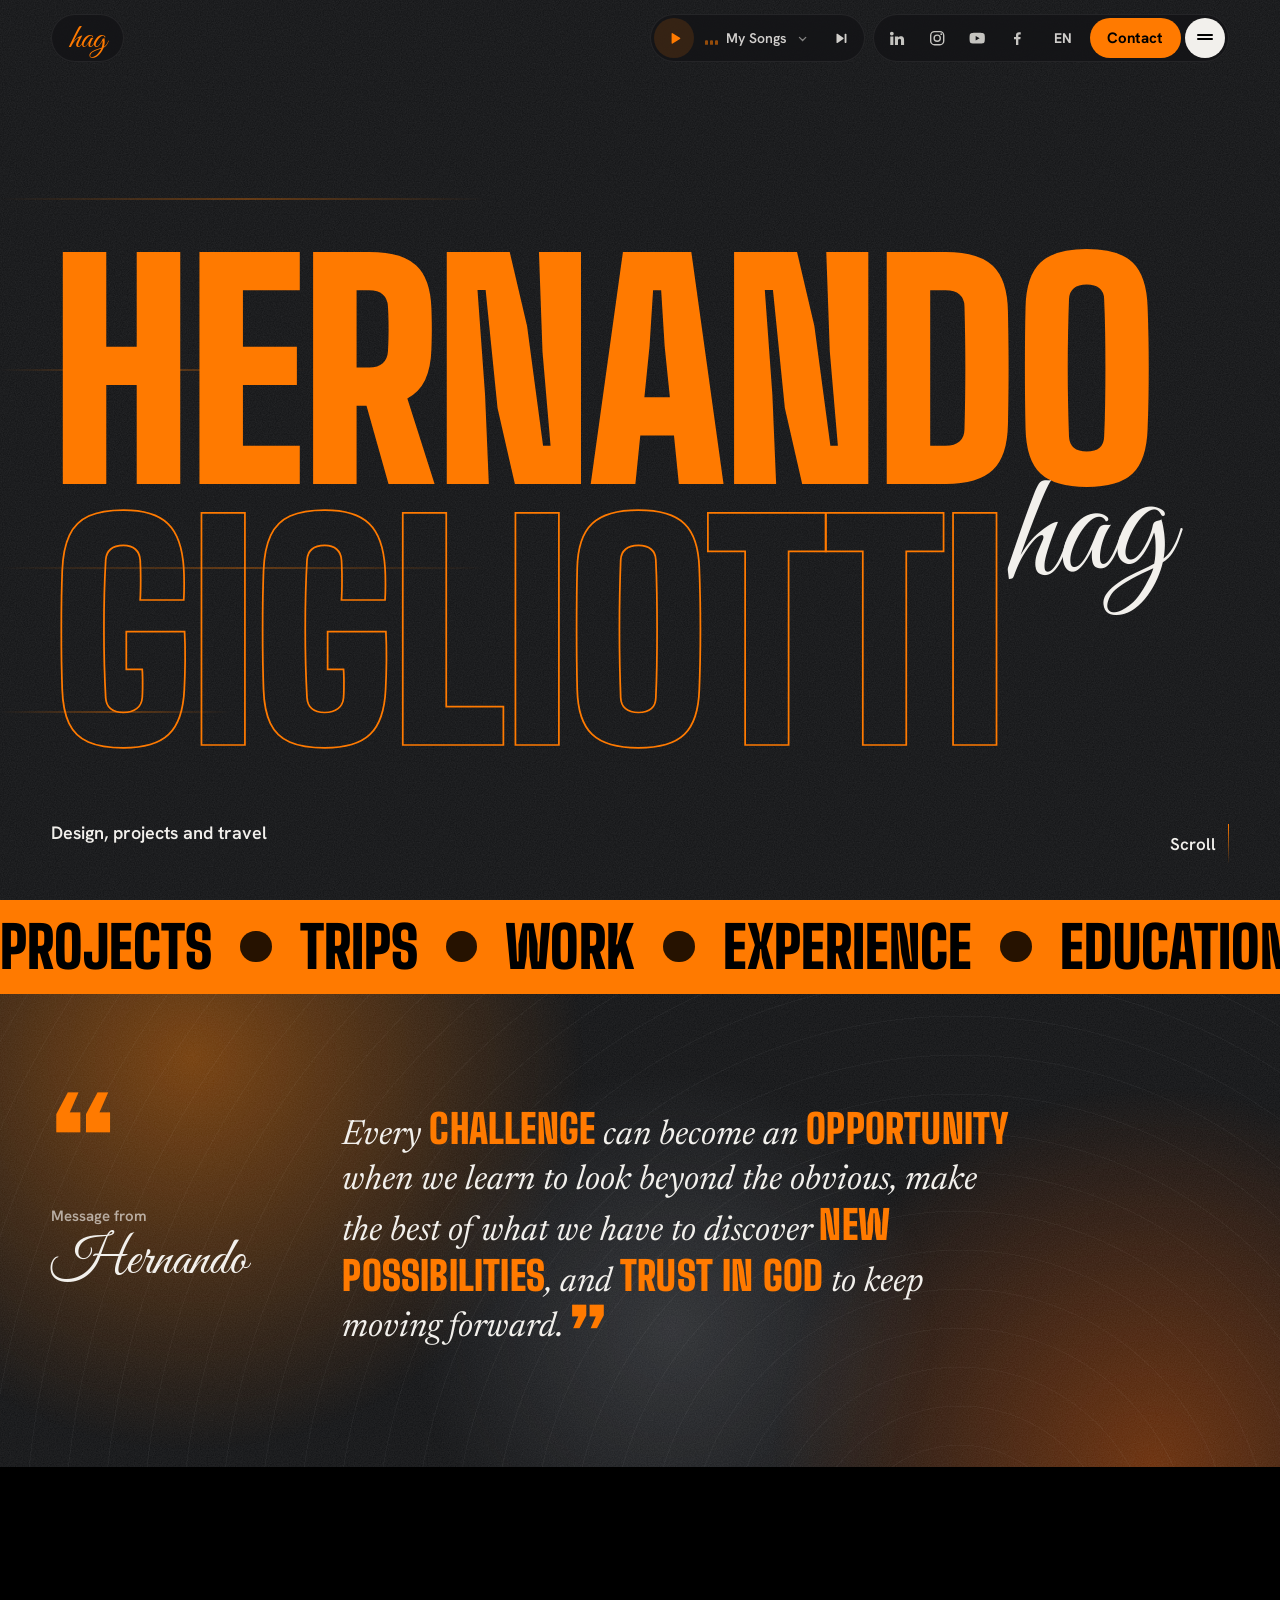
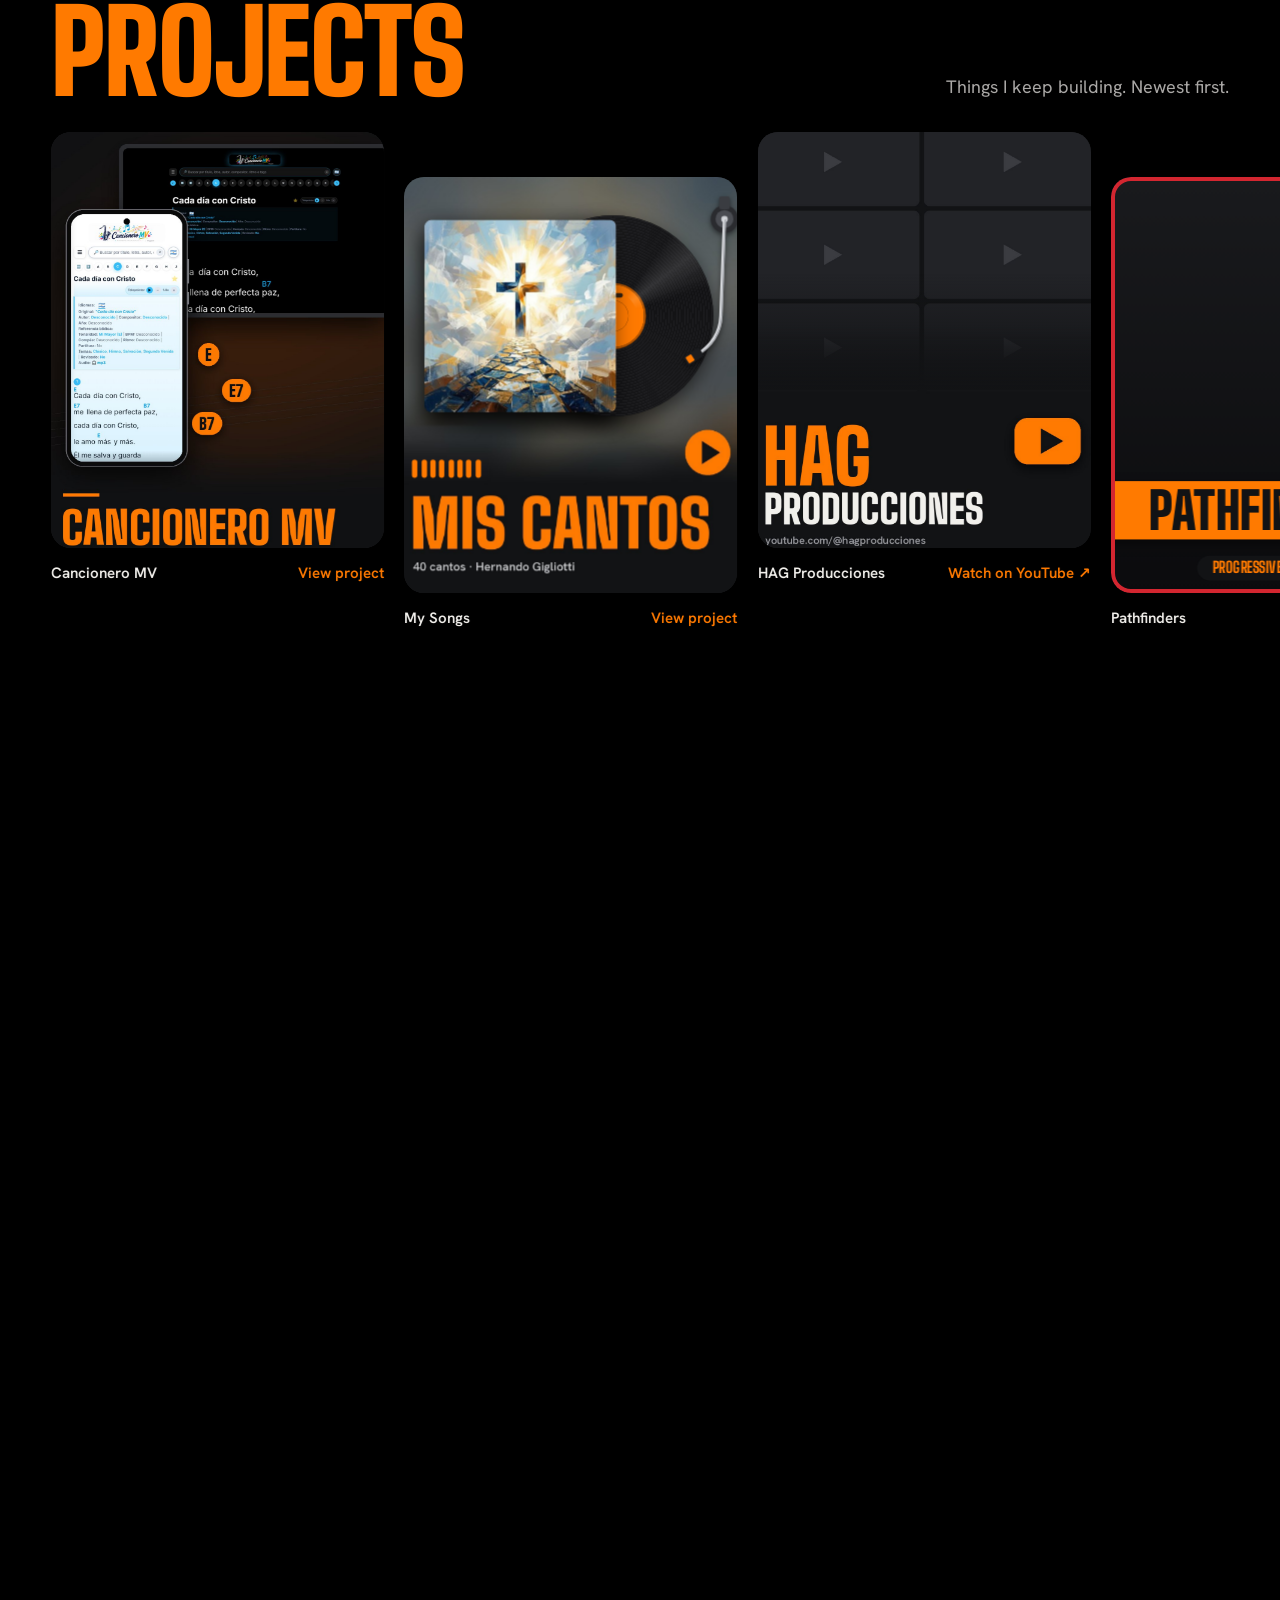
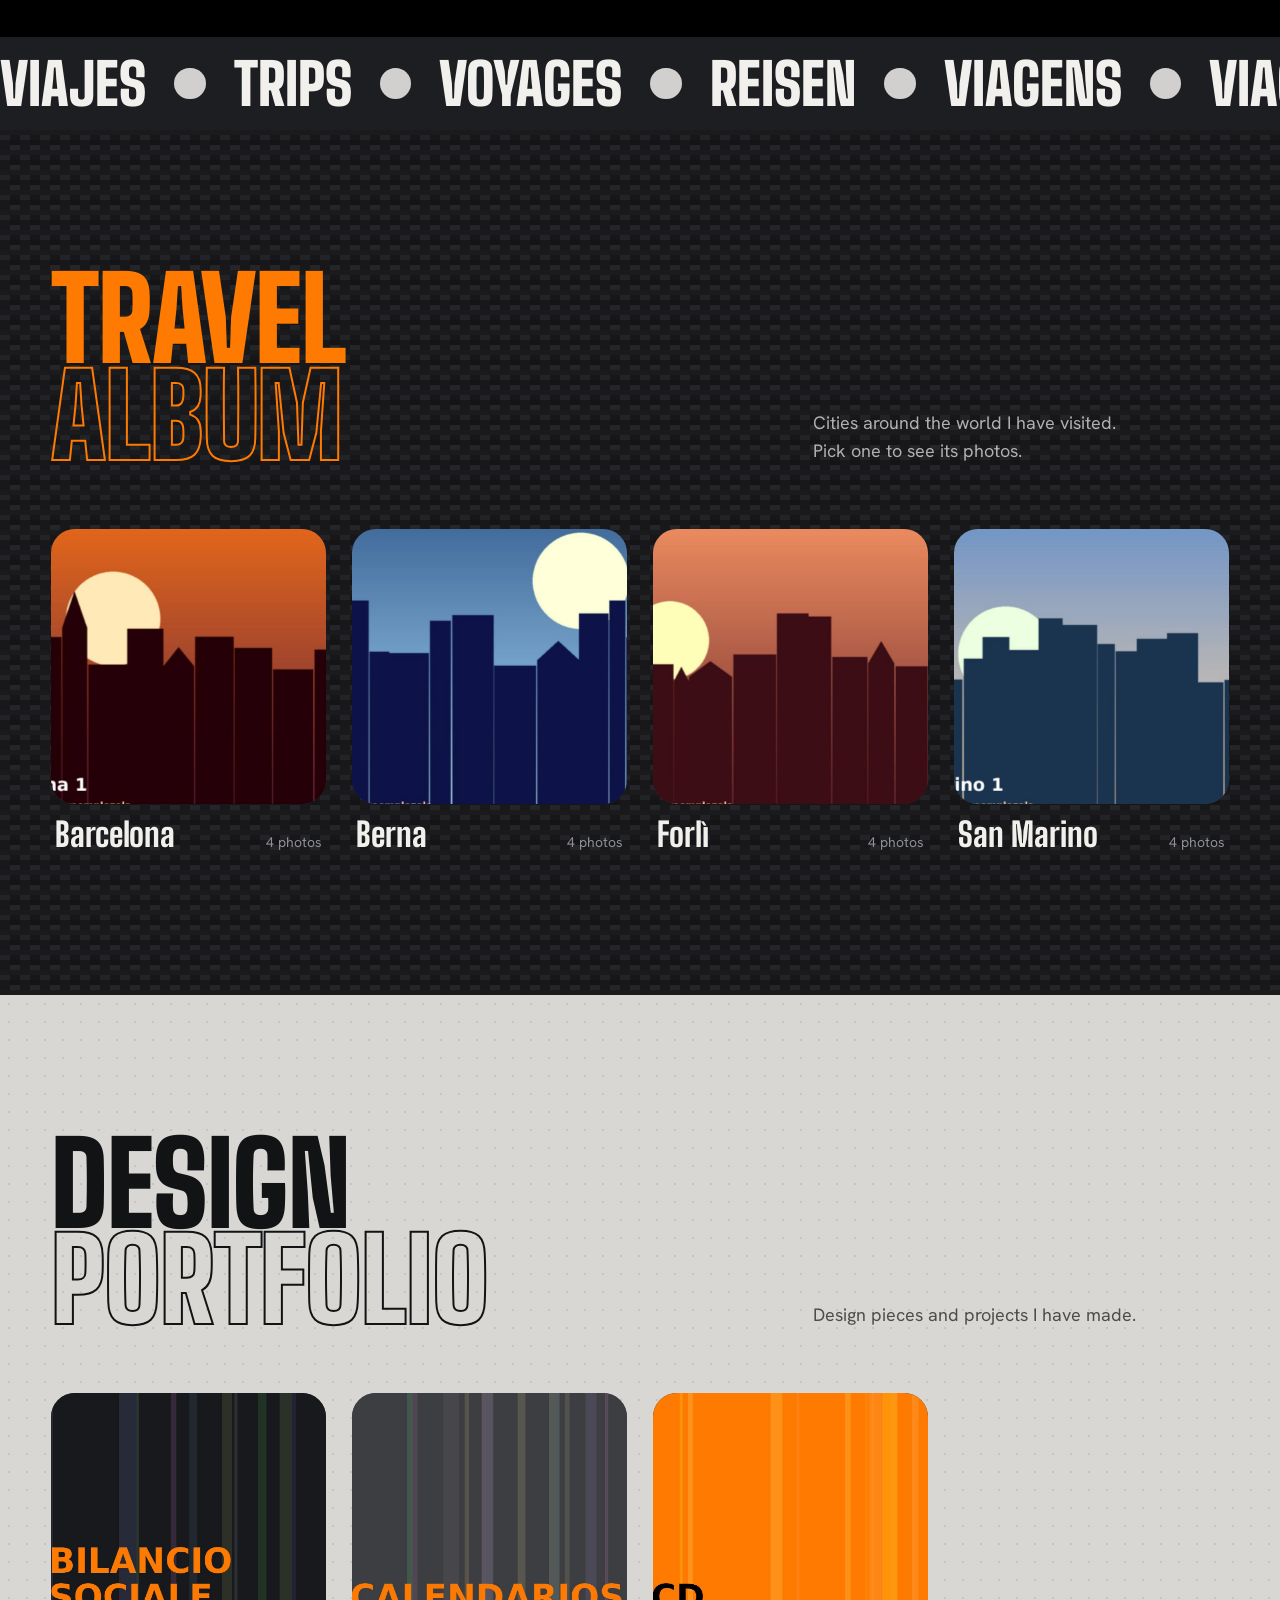
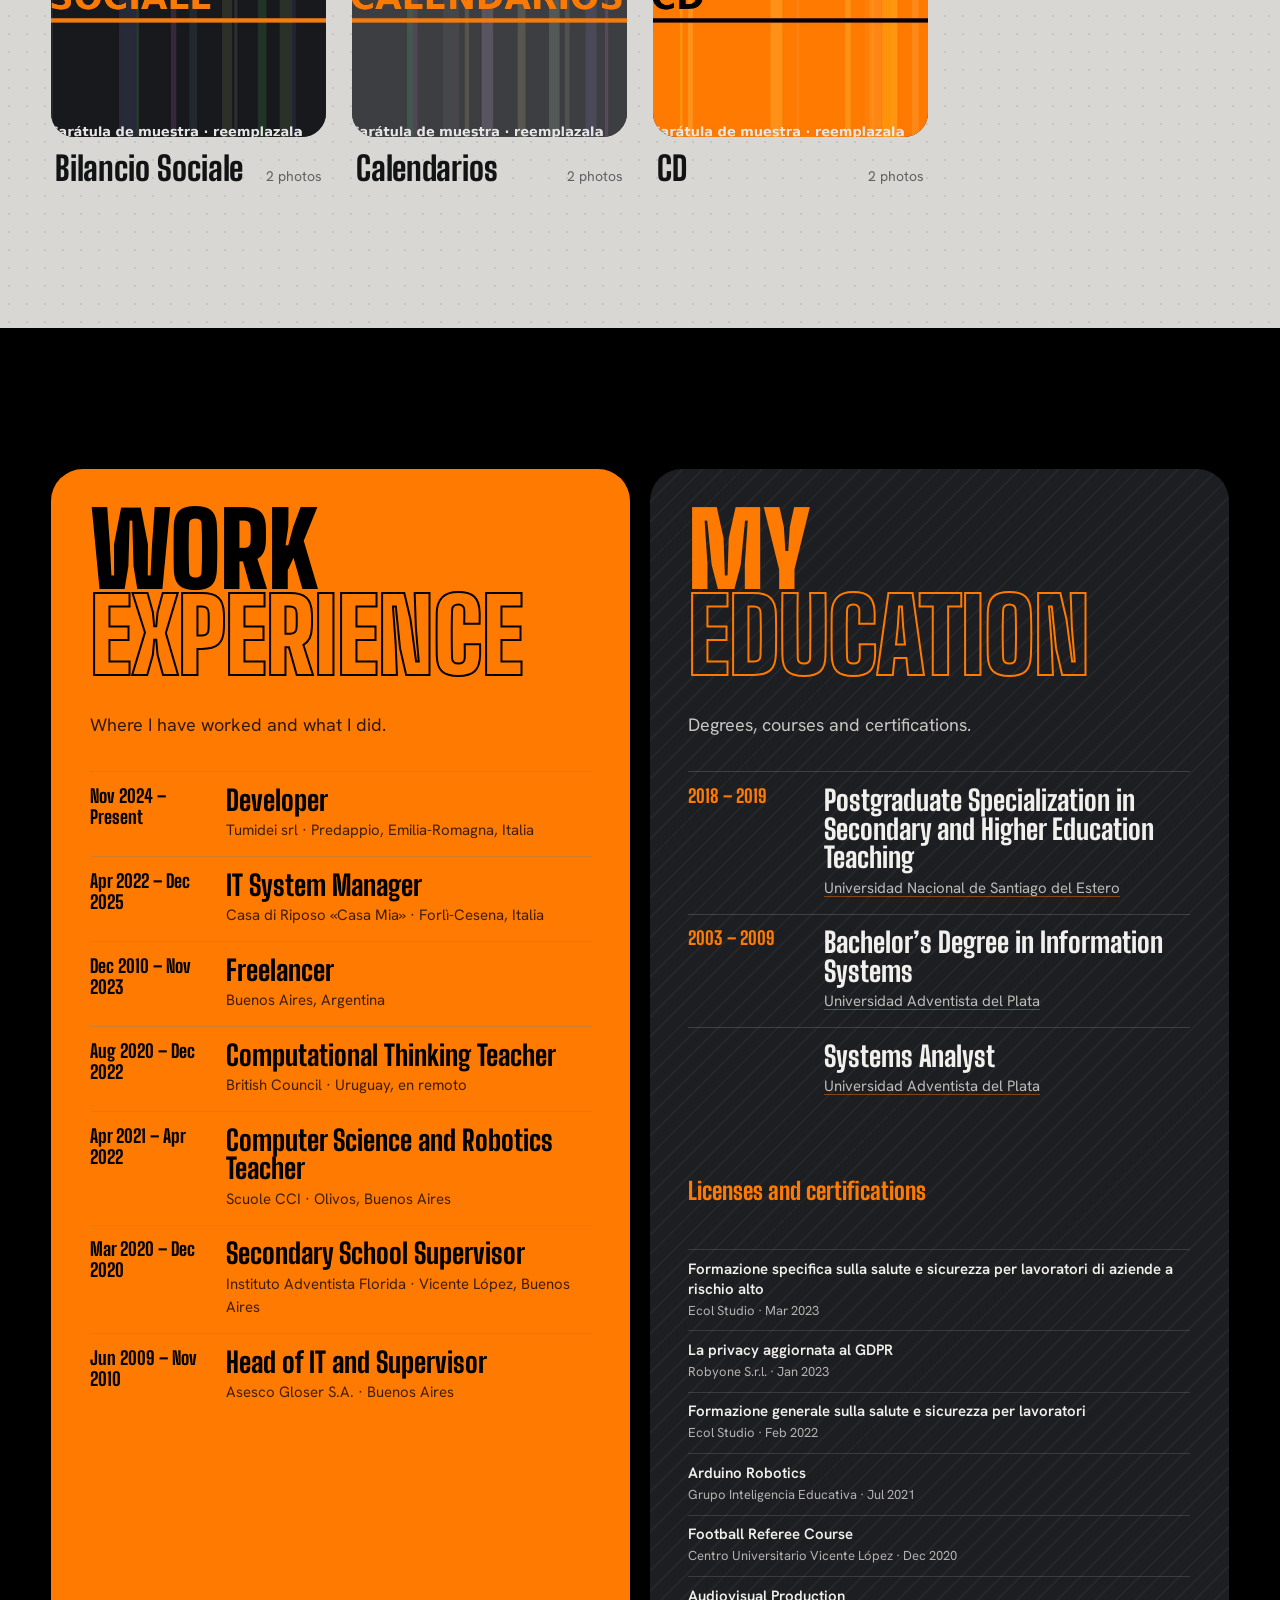
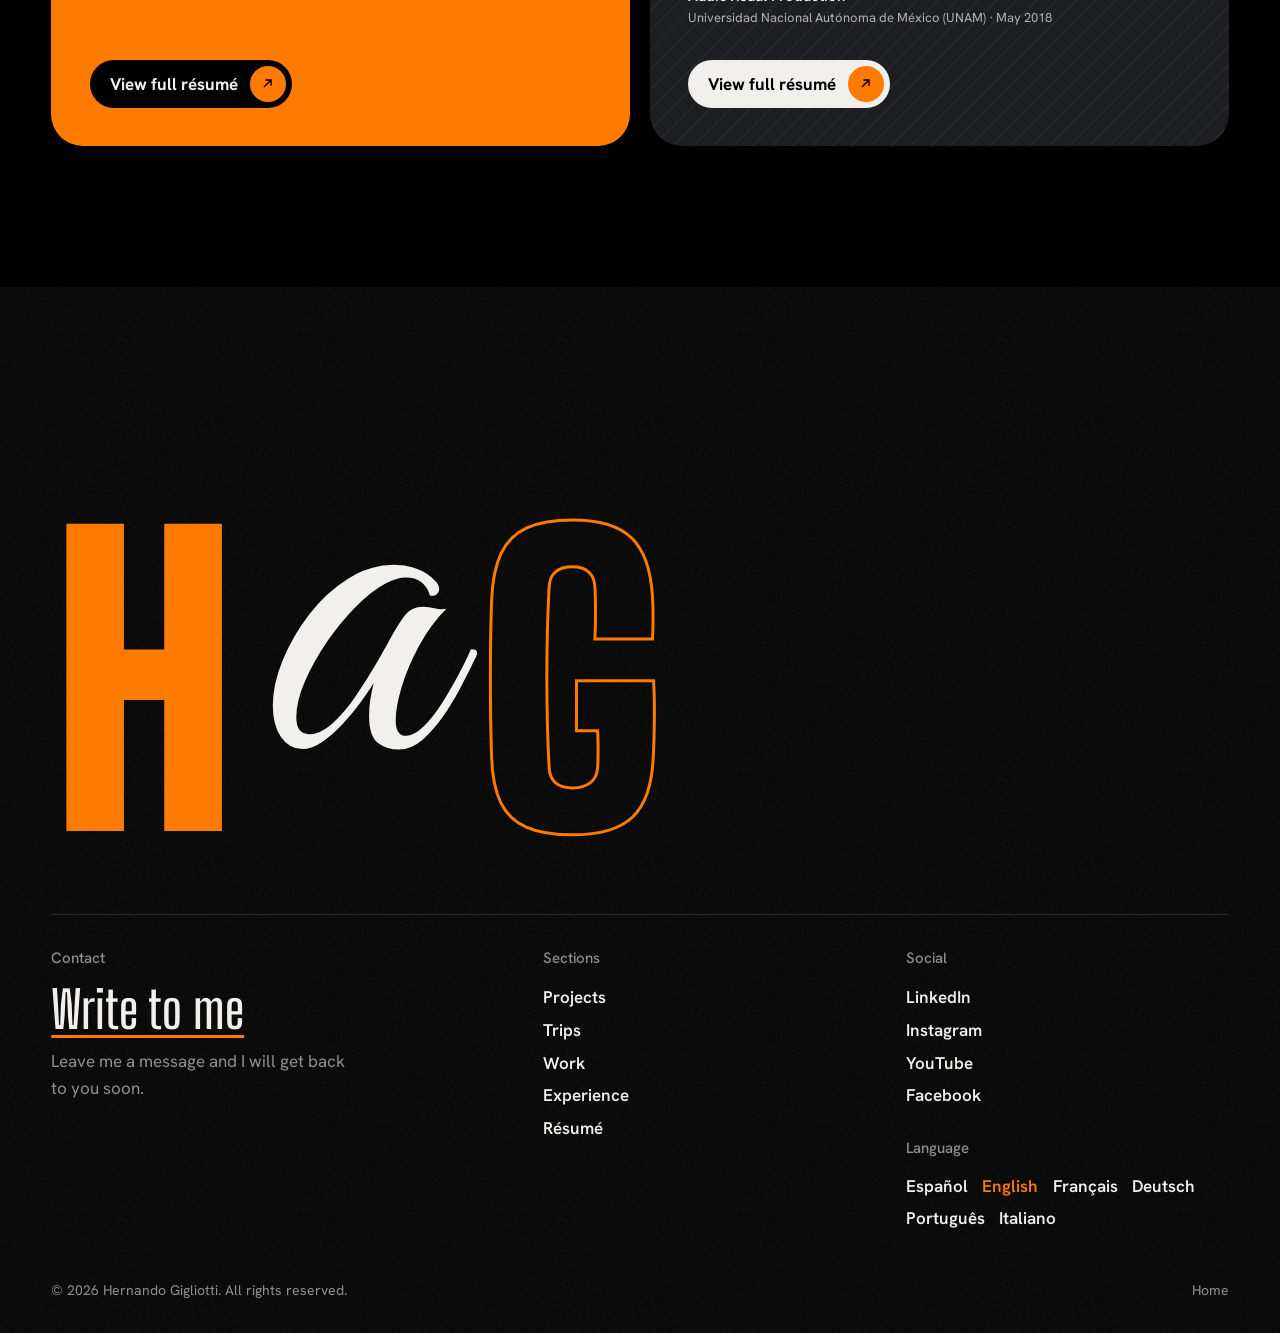
==== commit f403dfcc: "CV: video institucional con enlace embed y versión en CSS/JS Co-Authored-By: Claude Opus 5.5 <norepl" ====
--- a/index.html
+++ b/index.html
@@ -30,7 +30,7 @@
   <link rel="preconnect" href="https://fonts.googleapis.com">
   <link rel="preconnect" href="https://fonts.gstatic.com" crossorigin>
   <link rel="stylesheet" href="https://fonts.googleapis.com/css2?family=Big+Shoulders+Display:wght@700;800;900&family=Hanken+Grotesk:wght@400;500;600;700&family=Cinzel:wght@600;700;800&family=Great+Vibes&family=Newsreader:ital,opsz,wght@0,6..72,400;0,6..72,600;1,6..72,400&display=swap">
-  <link rel="stylesheet" href="assets/css/style.css">
+  <link rel="stylesheet" href="assets/css/style.css?v=20261103b">
   <script>document.documentElement.classList.add('js')</script>
 </head>
 <body>
@@ -129,6 +129,6 @@
   </div>
 
   <script src="assets/vendor/marked.min.js" defer></script>
-  <script type="module" src="assets/js/app.js"></script>
+  <script type="module" src="assets/js/app.js?v=20261103b"></script>
 </body>
 </html>
--- a/assets/css/style.css
+++ b/assets/css/style.css
@@ -1200,6 +1200,55 @@
 .hito__lugar a { text-decoration: underline; text-decoration-color: rgba(255, 122, 0, 0.6); text-underline-offset: 3px; }
 .hito__enlaces { display: flex; flex-wrap: wrap; gap: 0.5rem 1rem; margin: 0.6rem 0 0; }
 .hito__enlaces a { display: inline-flex; align-items: center; gap: 0.3rem; color: var(--naranja); font-weight: 600; font-size: 0.9375rem; }
+
+/* Puesto del CV con monitor tipo iMac: los enlaces se ven en su pantalla */
+.hito--monitor { grid-template-columns: 7.5rem minmax(0, 1fr) clamp(15rem, 24vw, 19rem); column-gap: clamp(1rem, 3vw, 2.5rem); align-items: start; }
+.hito__enlaces--monitor { gap: 0.5rem; margin-top: 1rem; }
+.hito__sistema {
+  display: inline-flex; align-items: center; gap: 0.5rem; padding: 0.5rem 0.9rem;
+  border: 1px solid rgba(255, 122, 0, 0.45); border-radius: 999px; background: transparent;
+  color: var(--naranja); font: 600 0.9375rem/1.1 var(--f-texto); cursor: pointer;
+  transition: background-color 160ms var(--ease-out), color 160ms var(--ease-out), transform 160ms var(--ease-out);
+}
+.hito__sistema:active { transform: scale(0.97); }
+.hito__sistema[aria-pressed="true"] { background: var(--naranja); border-color: var(--naranja); color: var(--negro); }
+@media (hover: hover) and (pointer: fine) { .hito__sistema:hover:not([aria-pressed="true"]) { background: rgba(255, 122, 0, 0.12); } }
+.hito__sistema:focus-visible { outline: 2px solid var(--naranja); outline-offset: 3px; }
+.hito__punto { width: 0.45rem; height: 0.45rem; border-radius: 50%; background: currentColor; opacity: 0.5; }
+.hito__sistema[aria-pressed="true"] .hito__punto { opacity: 1; background: #1c8a3e; box-shadow: 0 0 0 2px rgba(0, 0, 0, 0.15); }
+
+.mini-imac { margin: 0; width: 100%; }
+.mini-imac__cuerpo { border-radius: 0.7rem; overflow: hidden; background: linear-gradient(180deg, #ffb066, #ff7a00); box-shadow: 0 30px 50px -28px rgba(0, 0, 0, 0.95); }
+.mini-imac__pantalla { margin: 0.35rem 0.35rem 0; padding: 0.3rem; border-radius: 0.45rem; background: #0b0c0e; }
+.mini-imac__barra { display: flex; align-items: center; gap: 0.4rem; height: 1.15rem; padding: 0 0.35rem; border-radius: 0.25rem 0.25rem 0 0; background: #1d1e21; }
+.mini-imac__luces { display: flex; gap: 0.2rem; }
+.mini-imac__luces i { width: 0.36rem; height: 0.36rem; border-radius: 50%; background: #ff5f57; }
+.mini-imac__luces i + i { background: #febc2e; }
+.mini-imac__luces i + i + i { background: #28c840; }
+.mini-imac__url { flex: 1; min-width: 0; overflow: hidden; text-overflow: ellipsis; white-space: nowrap; padding: 0.05rem 0.4rem; border-radius: 0.2rem; background: #2b2d31; color: var(--gris); font-size: 0.6rem; text-align: center; }
+.mini-imac__abrir { display: grid; place-items: center; width: 0.9rem; height: 0.9rem; color: var(--naranja); }
+.mini-imac__abrir[hidden] { display: none; }
+.mini-imac__abrir svg { width: 0.7rem; height: 0.7rem; }
+.mini-imac__vista { position: relative; aspect-ratio: 16 / 10; overflow: hidden; background: #0b0c0e; }
+.mini-imac__vista iframe { position: absolute; top: 0; left: 0; border: 0; transform-origin: 0 0; background: #fff; opacity: 0; transition: opacity 400ms ease; }
+.mini-imac--lista .mini-imac__vista iframe { opacity: 1; }
+.mini-imac__espera { position: absolute; inset: 0; display: grid; place-content: center; justify-items: center; gap: 0.35rem; padding: 0.75rem; text-align: center; background: radial-gradient(circle at 50% 45%, #2a1608, #0b0c0e 70%); transition: opacity 300ms ease; }
+.mini-imac__espera span { font-family: var(--f-display); font-weight: 900; font-size: 1.6rem; color: var(--naranja); }
+.mini-imac__espera p { margin: 0; font-size: 0.75rem; color: var(--gris); }
+.mini-imac--cargando .mini-imac__espera span { animation: latido 1.4s ease-in-out infinite; }
+.mini-imac--cargando .mini-imac__espera p { visibility: hidden; }
+.mini-imac--lista .mini-imac__espera { opacity: 0; pointer-events: none; }
+.mini-imac__menton { height: 1.6rem; display: grid; place-items: center; }
+.mini-imac__menton span { width: 0.5rem; height: 0.5rem; border-radius: 50%; background: rgba(0, 0, 0, 0.18); }
+.mini-imac__cuello { width: 22%; height: 2.4rem; margin: 0 auto; background: linear-gradient(90deg, #d86200, #ff9a3a 50%, #d86200); clip-path: polygon(6% 0, 94% 0, 100% 100%, 0 100%); }
+.mini-imac__base { width: 36%; height: 0.35rem; margin: 0 auto; border-radius: 0 0 0.3rem 0.3rem; background: linear-gradient(180deg, #ff9a3a, #c45800); }
+.mini-imac__pie { margin-top: 0.75rem; text-align: center; font-size: 0.75rem; color: var(--gris); }
+.mini-imac__pie[hidden] { display: none; }
+.mini-imac__pie a { display: inline-flex; vertical-align: middle; color: var(--naranja); }
+.mini-imac__pie svg { width: 0.8rem; height: 0.8rem; }
+@media (max-width: 1100px) and (min-width: 861px) { .hito--monitor { grid-template-columns: 7.5rem minmax(0, 1fr); } .hito--monitor .mini-imac { grid-column: 2; max-width: 20rem; position: static; } }
+@media (max-width: 860px) { .hito--monitor { grid-template-columns: 1fr; } .mini-imac { position: static; max-width: 20rem; margin: 1rem auto 0; } }
+@media (prefers-reduced-motion: reduce) { .mini-imac--cargando .mini-imac__espera span { animation: none; } }
 
 /* ==========================================================================
    Reproductor de música (Mis Cantos)
@@ -1693,3 +1742,187 @@
   background: url("data:image/svg+xml,%3Csvg xmlns='http://www.w3.org/2000/svg' viewBox='0 0 120 40'%3E%3Cpath d='M26 18Q38 10 50 22Q38 28 26 18ZM94 18Q82 10 70 22Q82 28 94 18Z' fill='%23ff8a2a'/%3E%3Cpath d='M38 14.5v10M82 14.5v10' stroke='%231a0603' stroke-width='2.4' stroke-linecap='round'/%3E%3C/svg%3E") center / contain no-repeat;
   filter: drop-shadow(0 0 6px rgba(255, 110, 30, 0.8));
 }
+
+/* ==========================================================================
+   Portadas en vivo de la lista de proyectos
+   ========================================================================== */
+.viva { position: absolute; inset: 0; overflow: hidden; }
+.proyecto__foto .viva img { transform: none !important; transition: none; }
+
+/* Conquistadores: cada clase es un libro que sale y vuelve a entrar en el estante */
+.libros__estante {
+  position: absolute; inset: 0; display: grid; grid-template-columns: repeat(var(--n), 1fr);
+  background: linear-gradient(180deg, #1a1b1e, #0b0b0d);
+}
+.lomo {
+  position: relative; z-index: 1;
+  background: linear-gradient(180deg, var(--c1), var(--c2));
+  color: var(--tinta);
+  box-shadow: inset 0.35cqw 0 0 rgba(255, 255, 255, 0.16), inset -0.6cqw 0 0 rgba(0, 0, 0, 0.22);
+  animation: lomo-sale 12s cubic-bezier(0.45, 0, 0.2, 1) calc(var(--i) * 2s + 0.6s) infinite both;
+}
+.lomo::before { content: ""; position: absolute; inset: 0; background: repeating-linear-gradient(-45deg, rgba(255, 255, 255, 0.07) 0 2px, transparent 2px 12px); }
+.lomo::after { content: ""; position: absolute; inset: 0; background: linear-gradient(180deg, transparent 55%, rgba(0, 0, 0, 0.32)); }
+.proyecto__foto .lomo__emblema {
+  position: absolute; height: auto; z-index: 1; top: 7cqw; left: 0; right: 0; margin: 0 auto;
+  width: 64%; aspect-ratio: 1; object-fit: contain;
+  filter: drop-shadow(0 0.5cqw 1cqw rgba(0, 0, 0, 0.35));
+}
+.lomo__nombre {
+  position: absolute; z-index: 1; left: 50%; bottom: 40cqw; max-height: 62cqw; overflow: hidden;
+  writing-mode: vertical-rl; transform: translateX(-50%) rotate(180deg);
+  font-family: var(--f-display); font-weight: 900; text-transform: uppercase;
+  font-size: 6.6cqw; line-height: 1; letter-spacing: 0.01em; white-space: nowrap;
+}
+@keyframes lomo-sale {
+  0%, 22%, 100% { transform: none; z-index: 1; filter: none; }
+  2% { z-index: 3; }
+  7%, 13% { transform: translateY(-9%) scale(1.035); z-index: 3; filter: drop-shadow(0 2cqw 2.5cqw rgba(0, 0, 0, 0.55)); }
+  20% { transform: translateY(0.6%); z-index: 3; filter: drop-shadow(0 0.5cqw 1cqw rgba(0, 0, 0, 0.3)); }
+}
+.libros__banda {
+  position: absolute; z-index: 4; left: 0; right: 0; top: 71.3%; height: 13%;
+  display: grid; place-items: center; background: #ff7a00; color: #121315;
+  box-shadow: 0 1.2cqw 3cqw rgba(0, 0, 0, 0.45);
+}
+.libros__banda b { font-family: var(--f-display); font-weight: 900; text-transform: uppercase; font-size: min(14.2cqw, calc(158cqw / var(--largo, 14))); line-height: 0.9; letter-spacing: -0.005em; white-space: nowrap; transform: translateY(0.4cqw); }
+.libros__pastilla {
+  position: absolute; z-index: 4; left: 50%; top: 88%; transform: translateX(-50%);
+  padding: 1.3cqw 4.2cqw; border-radius: 999px; background: #121315; color: #ff7a00;
+  font-family: var(--f-display); font-weight: 800; text-transform: uppercase; font-size: 4.3cqw; line-height: 1; white-space: nowrap;
+}
+/* Borde rojo de la portada */
+.proyecto__foto--libros::after { content: ""; position: absolute; inset: 0; z-index: 5; border-radius: inherit; box-shadow: inset 0 0 0 max(4px, 1.2cqw) #d32630; pointer-events: none; }
+
+/* Mis Cantos: disco girando con su púa y barritas al ritmo */
+.proyecto__foto .tocadiscos__fondo { position: absolute; inset: 0; width: 100%; height: 100%; object-fit: cover; }
+.vinilo {
+  position: absolute; left: 33.667%; top: 12.267%; width: 56%; aspect-ratio: 1; border-radius: 50%;
+  background: #0d0d0f; box-shadow: 0 2cqw 5cqw rgba(0, 0, 0, 0.55);
+}
+.vinilo__giro {
+  position: absolute; inset: 0; border-radius: 50%;
+  background:
+    conic-gradient(from 0deg, rgba(255, 255, 255, 0.03), transparent 18%, rgba(255, 255, 255, 0.025) 40%, transparent 62%, rgba(255, 255, 255, 0.03)),
+    repeating-radial-gradient(circle, #121214 0 0.55cqw, #1d1d20 0.55cqw 0.75cqw);
+  animation: vinilo-gira 1.8s linear infinite;
+}
+.vinilo__etiqueta {
+  position: absolute; inset: 0; margin: auto; width: 31%; aspect-ratio: 1; border-radius: 50%;
+  background:
+    radial-gradient(circle, #0d0d0f 0 5%, transparent 5.5%),
+    radial-gradient(circle, transparent 0 34%, rgba(0, 0, 0, 0.18) 34.5% 36%, transparent 36.5%),
+    conic-gradient(from 0deg, #ff7a00 0 70%, #e56a00 70% 82%, #ff7a00 82%);
+  box-shadow: 0 0 0 0.5cqw #b85600;
+}
+.vinilo__etiqueta::after { content: ""; position: absolute; left: 50%; top: 14%; width: 30%; height: 7%; border-radius: 999px; background: #121315; opacity: 0.85; transform: translateX(-50%); }
+.vinilo__brillo {
+  position: absolute; inset: 0; border-radius: 50%; pointer-events: none;
+  background: conic-gradient(from 20deg, transparent 0 4%, rgba(255, 255, 255, 0.13) 9%, transparent 15% 50%, rgba(255, 255, 255, 0.09) 56%, transparent 63%);
+  -webkit-mask: radial-gradient(circle, transparent 0 16.5%, #000 17%); mask: radial-gradient(circle, transparent 0 16.5%, #000 17%);
+}
+@keyframes vinilo-gira { to { transform: rotate(360deg); } }
+.pua { position: absolute; inset: 0; width: 100%; height: 100%; overflow: visible; filter: drop-shadow(0 0.8cqw 0.8cqw rgba(0, 0, 0, 0.5)); }
+.pua__brazo { transform-box: view-box; transform-origin: 1112px 196px; animation: pua-sigue 3.6s ease-in-out infinite alternate; }
+@keyframes pua-sigue { from { transform: rotate(0deg); } 50% { transform: rotate(-0.6deg); } to { transform: rotate(-1.4deg); } }
+.proyecto__foto .tocadiscos__tapa {
+  position: absolute; left: 9.1667%; top: 13.333%; width: 53.333%; height: auto; aspect-ratio: 1; object-fit: cover;
+  border-radius: 1.7cqw; box-shadow: 0 3cqw 6cqw -1cqw rgba(0, 0, 0, 0.6);
+}
+.eq-portada { position: absolute; left: 5.833%; top: 60.667%; width: 19%; height: 10%; display: flex; justify-content: space-between; align-items: flex-end; }
+.eq-portada i { display: block; width: 7.9%; height: 40%; border-radius: 999px; background: #ff7a00; animation: eq-portada 1s ease-in-out infinite alternate; }
+.eq-portada i:nth-child(1) { animation-duration: 0.82s; animation-delay: -0.3s; }
+.eq-portada i:nth-child(2) { animation-duration: 0.64s; animation-delay: -0.1s; }
+.eq-portada i:nth-child(3) { animation-duration: 0.93s; animation-delay: -0.55s; }
+.eq-portada i:nth-child(4) { animation-duration: 0.71s; animation-delay: -0.2s; }
+.eq-portada i:nth-child(5) { animation-duration: 0.88s; animation-delay: -0.7s; }
+.eq-portada i:nth-child(6) { animation-duration: 0.58s; animation-delay: -0.4s; }
+.eq-portada i:nth-child(7) { animation-duration: 0.77s; animation-delay: -0.05s; }
+.eq-portada i:nth-child(8) { animation-duration: 0.69s; animation-delay: -0.5s; }
+@keyframes eq-portada { 0% { height: 28%; } 30% { height: 92%; } 55% { height: 50%; } 80% { height: 100%; } 100% { height: 36%; } }
+
+@media (prefers-reduced-motion: reduce) {
+  .lomo, .vinilo__giro, .pua__brazo, .eq-portada i { animation: none; }
+  .eq-portada i:nth-child(odd) { height: 70%; }
+}
+
+/* LSM Ciudad Inteligente: la colina se llena de edificios y la red se enciende */
+.ciudad { background: #0d1f18; container-type: inline-size; }
+.ciudad svg { position: absolute; inset: 0; width: 100%; height: 100%; }
+.ciudad__edif { transform-box: fill-box; transform-origin: 50% 100%; animation: ciudad-crece 1.4s var(--ease-out, cubic-bezier(.2,.8,.2,1)) both; animation-delay: calc(var(--i) * 70ms); }
+.ciudad__edif > rect { fill: #173a2d; }
+.ciudad__ventanas rect { fill: #ffc48c; opacity: .55; animation: ciudad-ventana 4s steps(1) infinite; animation-delay: calc(var(--i) * -0.7s); }
+.ciudad__colina { fill: none; stroke: #3ddc97; stroke-opacity: .45; stroke-width: 2; }
+.ciudad__enlaces line { stroke: #3ddc97; stroke-opacity: .55; stroke-width: 1.6; }
+.ciudad__paquetes line { stroke: #c9ffe6; stroke-width: 4.5; stroke-linecap: round; stroke-dasharray: 0.1 99.9; animation: ciudad-paquete 2.6s linear infinite; animation-delay: calc(var(--k) * -0.37s); }
+.ciudad__paquetes line.naranja { stroke: #ff7a00; animation-duration: 3.4s; }
+.ciudad__nodo circle:last-child { fill: #0d1f18; stroke: #3ddc97; stroke-width: 3; }
+.ciudad__nodo--plaza circle:last-child { fill: #ff7a00; stroke: #ff7a00; }
+.ciudad__halo { fill: #3ddc97; opacity: 0; transform-box: fill-box; transform-origin: center; animation: ciudad-halo 2.4s ease-out infinite; animation-delay: calc(var(--k) * -0.4s); }
+.ciudad__ondas path { fill: none; stroke: #ff7a00; stroke-width: 3; stroke-linecap: round; transform-box: fill-box; transform-origin: 50% 100%; opacity: 0; animation: ciudad-onda 2.4s ease-out infinite; animation-delay: calc(var(--k) * 0.8s); }
+.ciudad__marca { position: absolute; left: 7%; top: 6%; display: grid; line-height: .85; color: #e8f5ee; }
+.ciudad__marca b { font-family: var(--f-display); font-weight: 900; font-size: 26cqw; letter-spacing: -0.01em; }
+.ciudad__marca i { font-style: normal; font-weight: 700; font-size: 4.6cqw; letter-spacing: .22em; text-transform: uppercase; color: #3ddc97; margin-top: 2cqw; }
+.ciudad__años { position: absolute; left: 7%; bottom: 6%; display: flex; align-items: center; gap: 2.5cqw; font-family: var(--f-display); font-weight: 800; font-size: 7cqw; color: #e8f5ee; }
+.ciudad__años b { padding: .5cqw 3.2cqw; border-radius: 999px; background: rgba(255, 255, 255, .1); border: 1px solid rgba(61, 220, 151, .45); }
+.ciudad__años b:last-child { background: #ff7a00; border-color: #ff7a00; color: #0b0b0d; }
+.ciudad__años i { width: 12cqw; height: 2px; background: linear-gradient(90deg, #3ddc97, #ff7a00); }
+@keyframes ciudad-crece { from { transform: scaleY(0); } to { transform: scaleY(1); } }
+@keyframes ciudad-ventana { 0%, 60% { opacity: .55; } 61%, 100% { opacity: .15; } }
+@keyframes ciudad-paquete { from { stroke-dashoffset: 100; } to { stroke-dashoffset: 0; } }
+@keyframes ciudad-halo { 0% { opacity: .45; transform: scale(1); } 100% { opacity: 0; transform: scale(2.6); } }
+@keyframes ciudad-onda { 0% { opacity: .9; transform: scale(.4); } 100% { opacity: 0; transform: scale(2.2); } }
+@media (prefers-reduced-motion: reduce) {
+  .ciudad__edif, .ciudad__ventanas rect, .ciudad__paquetes line, .ciudad__halo, .ciudad__ondas path { animation: none; }
+  .ciudad__paquetes line { stroke-dashoffset: 50; }
+  .ciudad__ondas path:first-child { opacity: .8; }
+}
+
+/* Mini iMac del CV: gris plata (aluminio), marco negro y círculo negro en el mentón */
+.mini-imac__cuerpo { background: linear-gradient(180deg, #e9eaec, #c4c6ca); }
+.mini-imac__pantalla { background: #0d0d0f; }
+.mini-imac__menton span { width: 0.6rem; height: 0.6rem; background: radial-gradient(circle at 40% 35%, #2a2b2e, #050506 70%); box-shadow: inset 0 1px 2px rgba(0, 0, 0, 0.6), 0 1px 0 rgba(255, 255, 255, 0.5); }
+.mini-imac__cuello { background: linear-gradient(90deg, #9fa2a7, #e6e7e9 50%, #9fa2a7); }
+.mini-imac__base { background: linear-gradient(180deg, #e2e3e5, #a9acb1); }
+button.mini-imac__abrir { padding: 0; border: 0; background: none; cursor: pointer; }
+.mini-imac__pie { display: grid; justify-items: center; gap: 0.5rem; }
+.mini-imac__grande {
+  display: inline-flex; align-items: center; gap: 0.4rem; padding: 0.45rem 0.9rem;
+  border: 1px solid var(--naranja); border-radius: 999px; background: var(--naranja);
+  color: var(--negro); font: 700 0.8125rem/1 var(--f-texto); cursor: pointer;
+  transition: transform 160ms var(--ease-out), filter 160ms var(--ease-out);
+}
+.mini-imac__grande:active { transform: scale(0.97); }
+@media (hover: hover) and (pointer: fine) { .mini-imac__grande:hover { filter: brightness(1.08); } }
+.mini-imac__grande:focus-visible { outline: 2px solid var(--naranja); outline-offset: 3px; }
+
+/* Vista en grande: la app ocupa toda la ventana */
+.con-grande { overflow: hidden; }
+.grande { position: fixed; inset: 0; z-index: 1000; display: flex; flex-direction: column; background: #0b0c0e; animation: grande-entra 220ms var(--ease-out); }
+.grande__barra { display: flex; align-items: center; gap: 0.75rem; padding: max(0.5rem, env(safe-area-inset-top)) max(1rem, env(safe-area-inset-right)) 0.5rem max(1rem, env(safe-area-inset-left)); background: #1d1e21; color: var(--hueso); }
+.grande__titulo { flex: 1; min-width: 0; overflow: hidden; text-overflow: ellipsis; white-space: nowrap; font-weight: 700; font-size: 0.9375rem; }
+.grande__boton { display: inline-flex; align-items: center; gap: 0.35rem; height: 2.5rem; padding: 0 0.9rem; border: 0; border-radius: 999px; background: #2b2d31; color: var(--hueso); font: 600 0.875rem/1 var(--f-texto); cursor: pointer; text-decoration: none; }
+.grande__boton svg { width: 0.85rem; height: 0.85rem; }
+.grande__cerrar { width: 2.5rem; justify-content: center; padding: 0; background: var(--naranja); color: var(--negro); font-size: 1rem; font-weight: 800; }
+@media (hover: hover) and (pointer: fine) { .grande__boton:hover { filter: brightness(1.15); } }
+.grande__boton:focus-visible { outline: 2px solid var(--naranja); outline-offset: 2px; }
+.grande__app { flex: 1; width: 100%; border: 0; background: #fff; }
+@media (max-width: 560px) { .grande__barra a.grande__boton { font-size: 0; gap: 0; padding: 0; width: 2.5rem; justify-content: center; } }
+@keyframes grande-entra { from { opacity: 0; transform: scale(0.98); } }
+@media (prefers-reduced-motion: reduce) { .grande { animation: none; } }
+
+/* Los monitores del CV quedan fijos en su lugar (no siguen el scroll) */
+.mini-imac { position: static; }
+
+/* Monitor de oficina negro con ventana estilo Windows 11 (puesto IT System Manager) */
+.mini-imac--pc .mini-imac__cuerpo { border-radius: 0.4rem; background: #141518; box-shadow: 0 30px 50px -28px rgba(0, 0, 0, 0.95), inset 0 0 0 1px rgba(255, 255, 255, 0.08); }
+.mini-imac--pc .mini-imac__pantalla { margin: 0.3rem 0.3rem 0; padding: 0; border-radius: 0.15rem; background: #202020; overflow: hidden; }
+.mini-imac--pc .mini-imac__barra { height: 1.25rem; padding: 0 0 0 0.5rem; gap: 0.35rem; border-radius: 0; background: #f3f3f3; }
+.mini-imac--pc .mini-imac__url { text-align: left; padding: 0; background: none; color: #1b1b1b; font-size: 0.6rem; }
+.mini-imac--pc .mini-imac__abrir { color: #1b1b1b; }
+.mini-imac__win { display: flex; height: 100%; }
+.mini-imac__win i { display: grid; place-items: center; width: 1.4rem; height: 100%; font-style: normal; font-size: 0.55rem; color: #1b1b1b; }
+.mini-imac--pc .mini-imac__menton { height: 0.9rem; display: flex; justify-content: flex-end; align-items: center; padding-right: 0.7rem; }
+.mini-imac--pc .mini-imac__menton span { width: 0.25rem; height: 0.25rem; background: #e6e6e6; box-shadow: 0 0 4px rgba(255, 255, 255, 0.6); }
+.mini-imac--pc .mini-imac__cuello { width: 10%; height: 2.2rem; background: linear-gradient(90deg, #0d0e10, #2c2d31 50%, #0d0e10); clip-path: none; }
+.mini-imac--pc .mini-imac__base { width: 42%; height: 0.45rem; border-radius: 0.5rem 0.5rem 0.2rem 0.2rem; background: linear-gradient(180deg, #2c2d31, #0d0e10); }
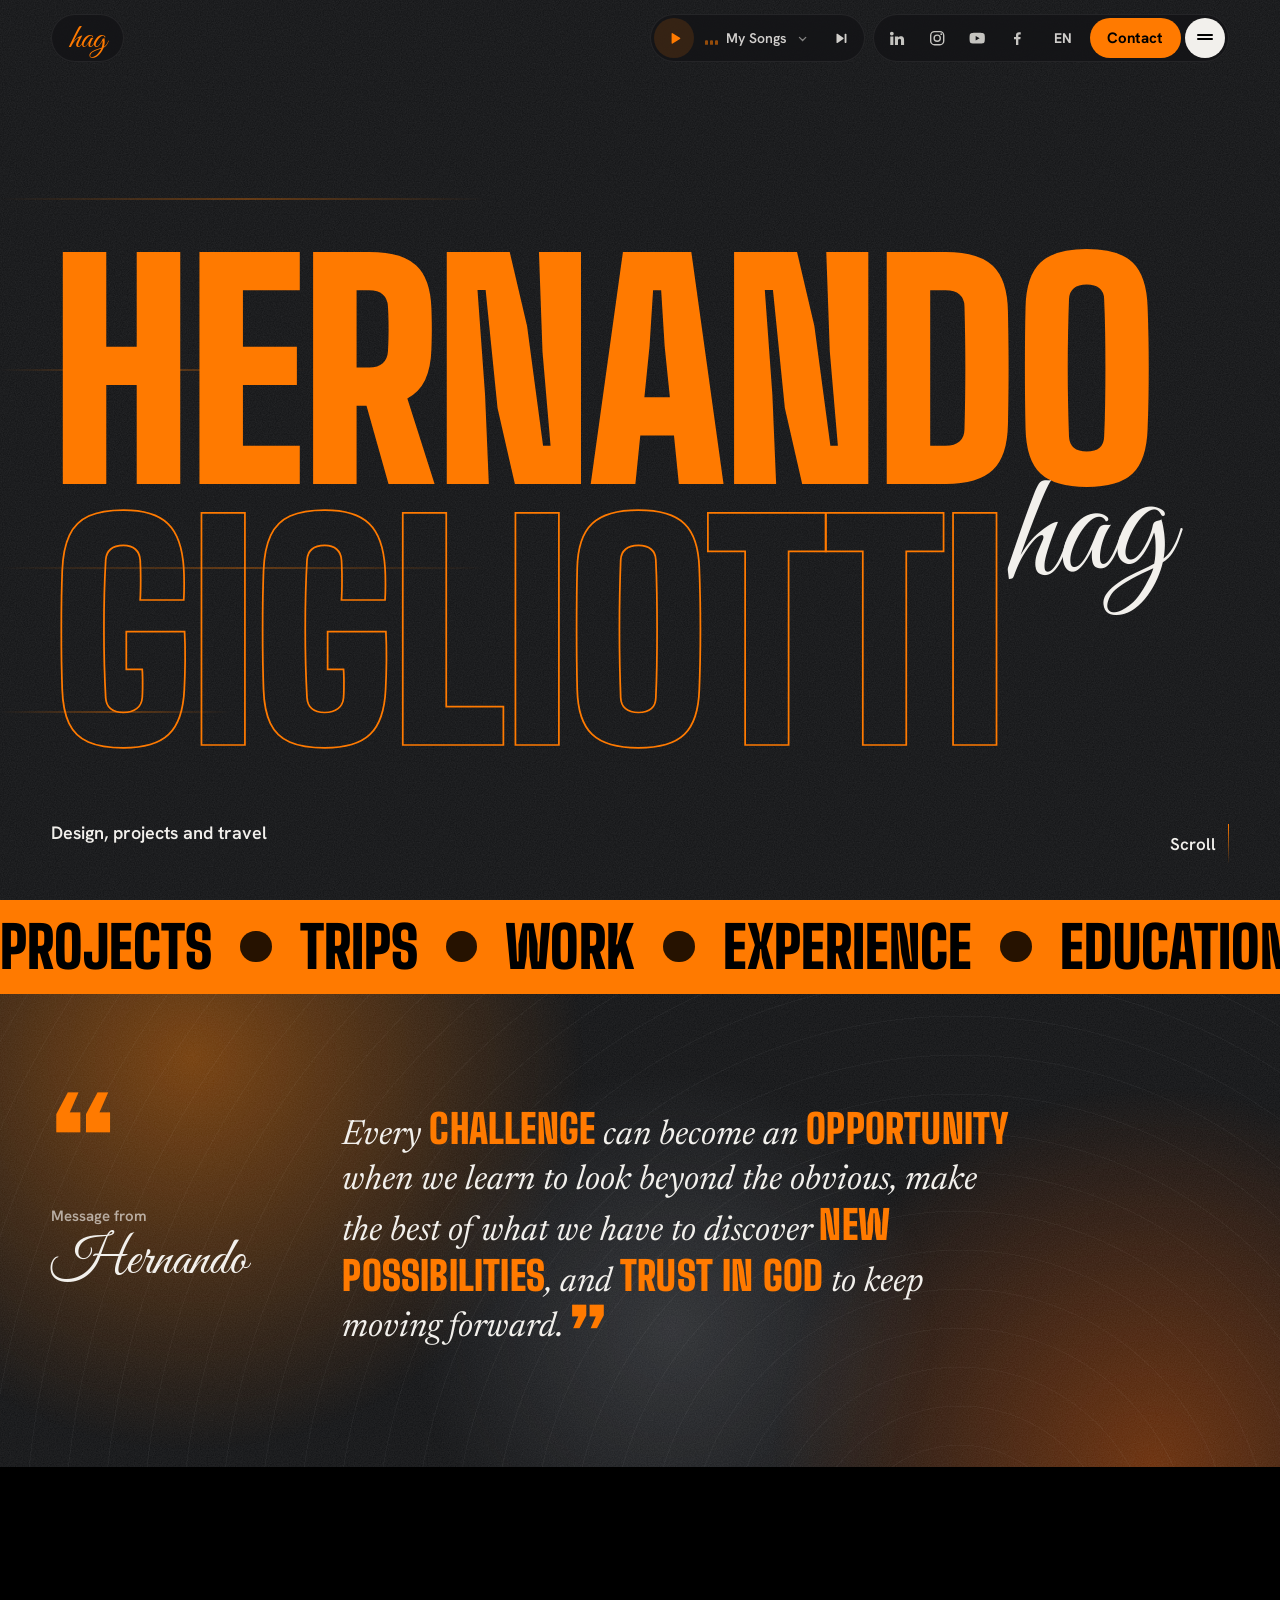
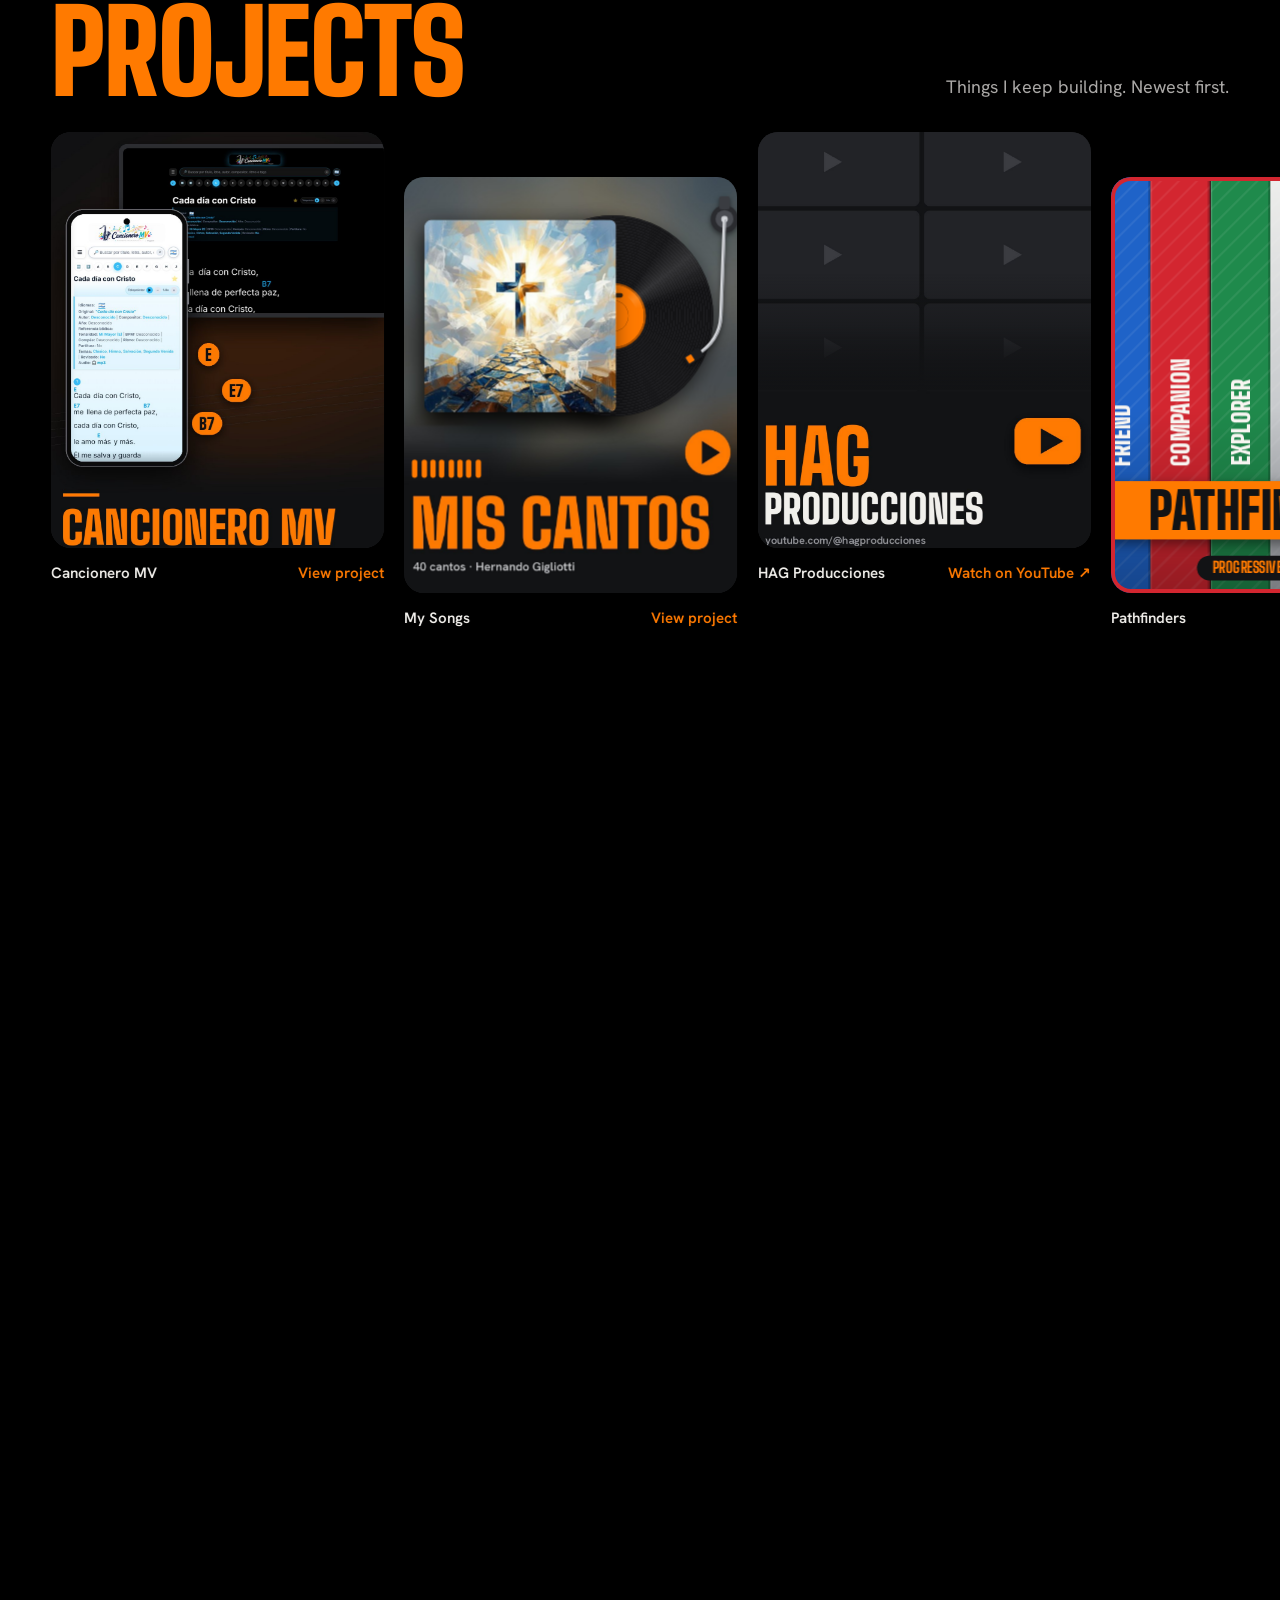
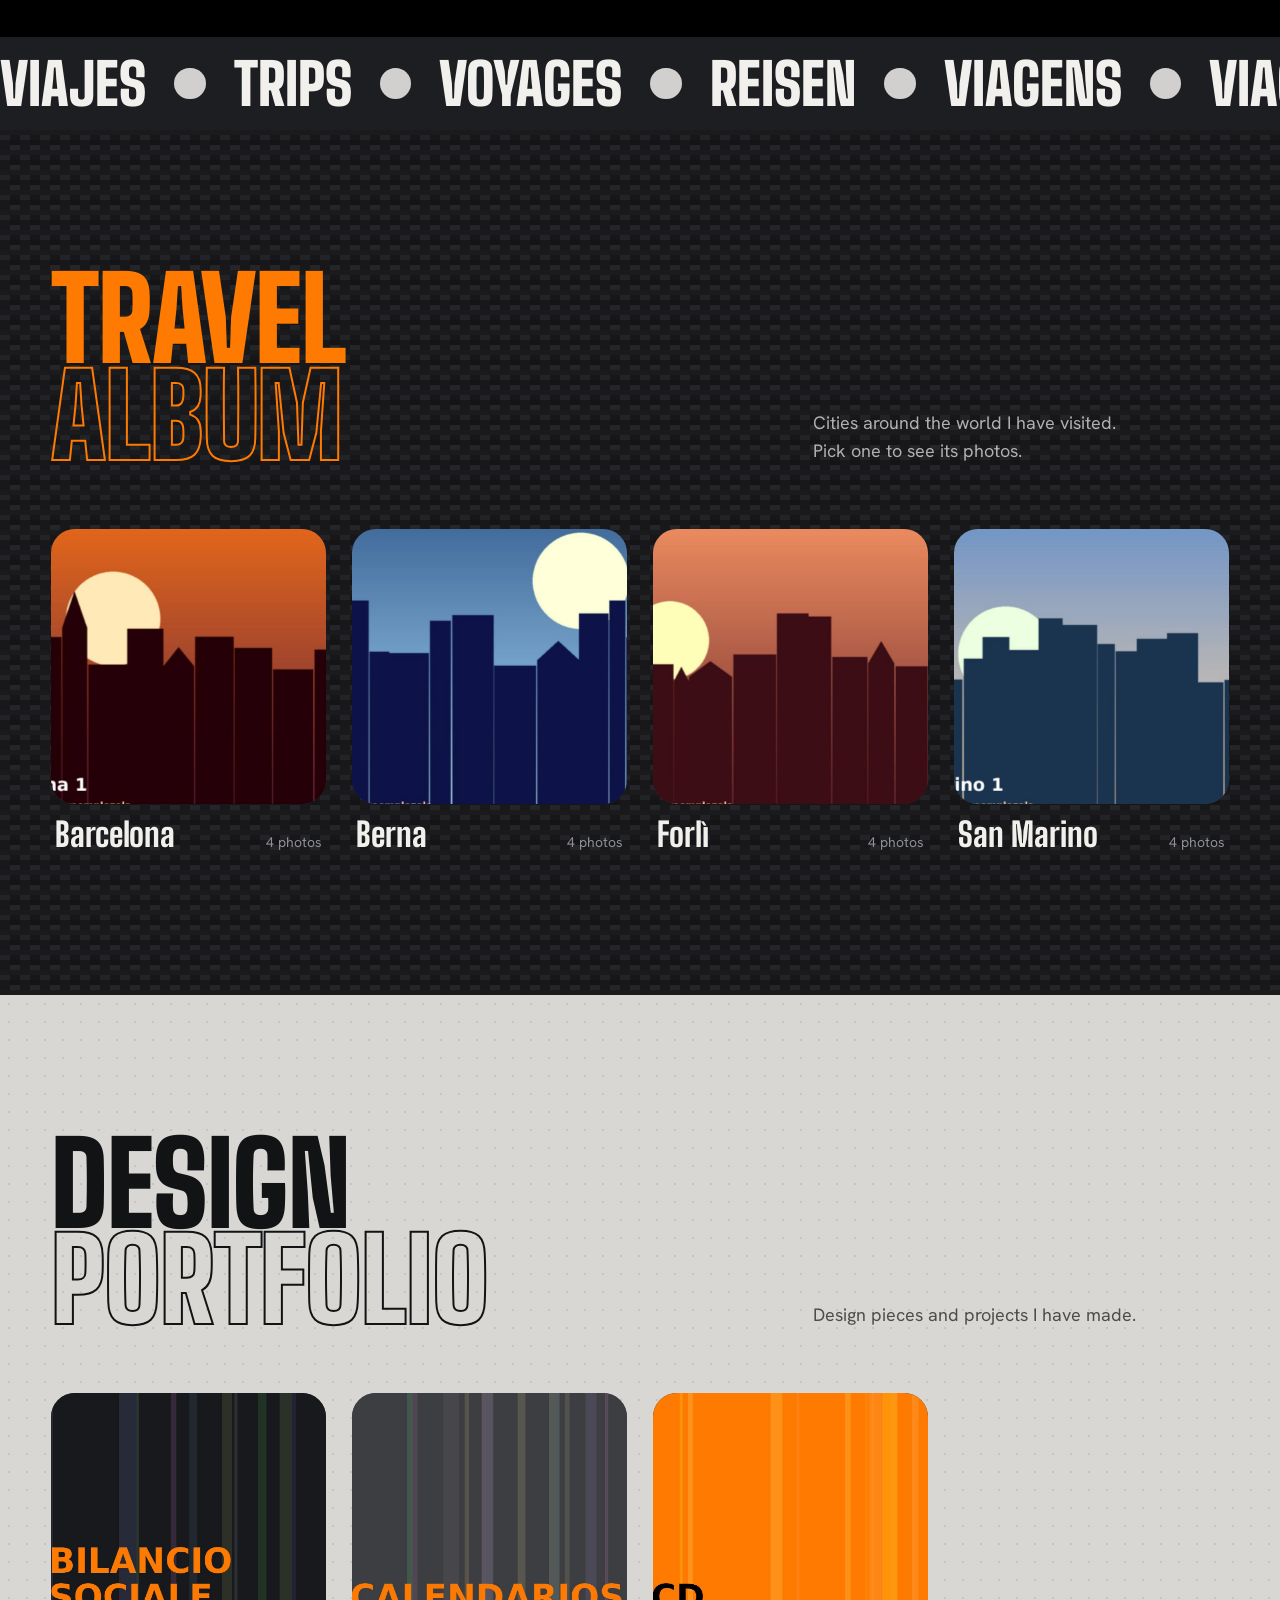
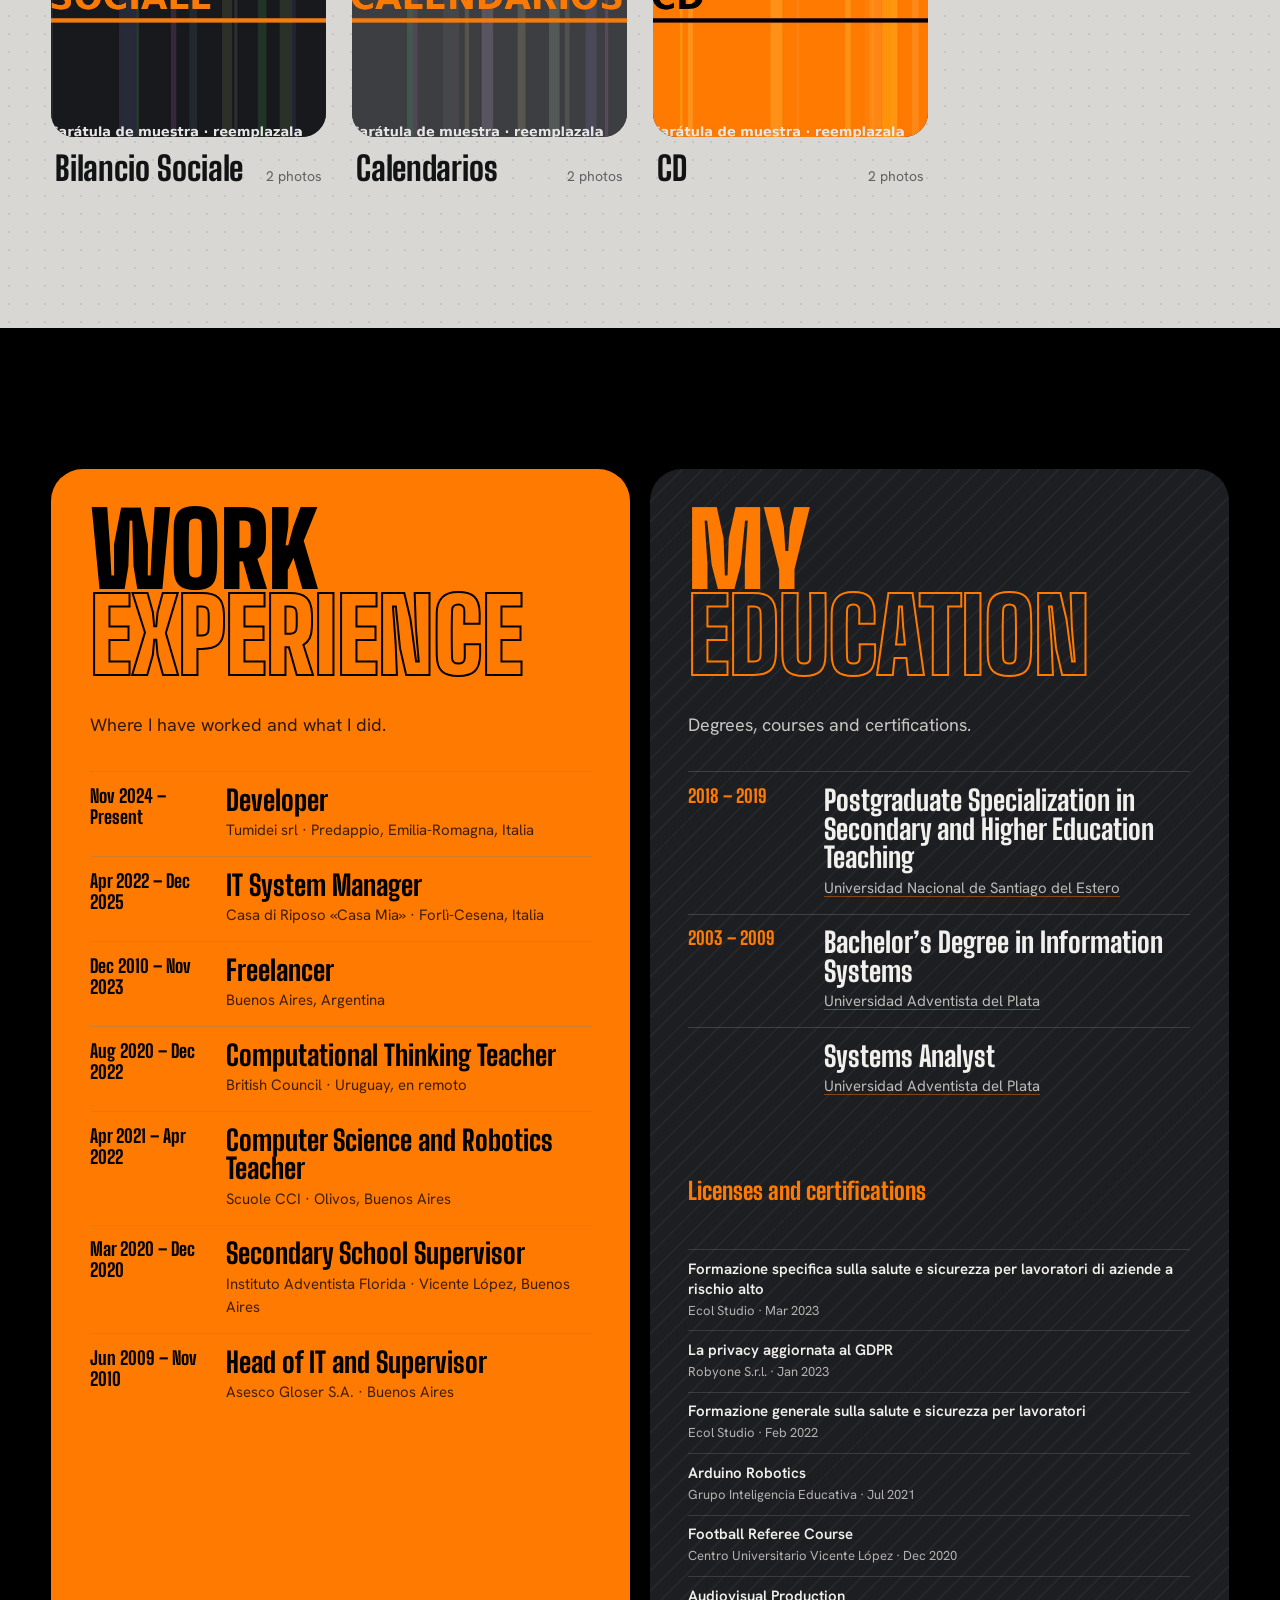
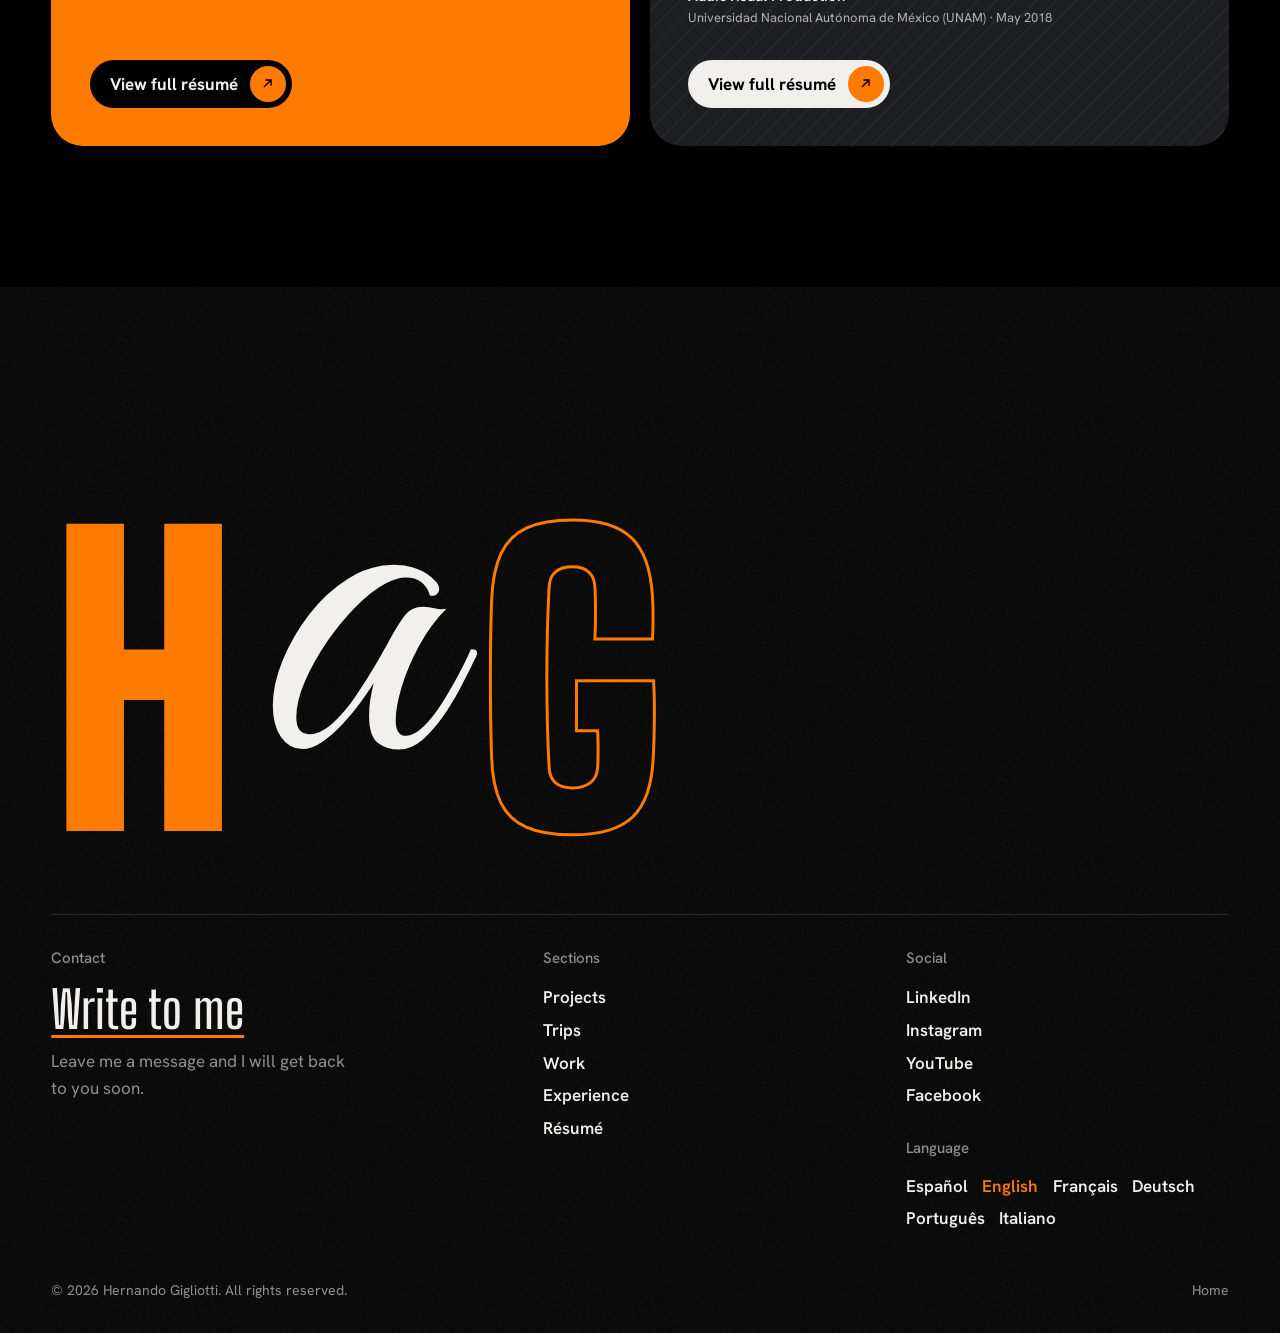
==== commit b13fd13d: "CV: tarjeta para abrir CBA Zucchetti, que no se deja incrustar Co-Authored-By: Claude Opus 5.5 <nore" ====
--- a/index.html
+++ b/index.html
@@ -30,7 +30,7 @@
   <link rel="preconnect" href="https://fonts.googleapis.com">
   <link rel="preconnect" href="https://fonts.gstatic.com" crossorigin>
   <link rel="stylesheet" href="https://fonts.googleapis.com/css2?family=Big+Shoulders+Display:wght@700;800;900&family=Hanken+Grotesk:wght@400;500;600;700&family=Cinzel:wght@600;700;800&family=Great+Vibes&family=Newsreader:ital,opsz,wght@0,6..72,400;0,6..72,600;1,6..72,400&display=swap">
-  <link rel="stylesheet" href="assets/css/style.css?v=20261103b">
+  <link rel="stylesheet" href="assets/css/style.css?v=20261103c">
   <script>document.documentElement.classList.add('js')</script>
 </head>
 <body>
@@ -129,6 +129,6 @@
   </div>
 
   <script src="assets/vendor/marked.min.js" defer></script>
-  <script type="module" src="assets/js/app.js?v=20261103b"></script>
+  <script type="module" src="assets/js/app.js?v=20261103c"></script>
 </body>
 </html>
--- a/assets/css/style.css
+++ b/assets/css/style.css
@@ -1926,3 +1926,12 @@
 .mini-imac--pc .mini-imac__menton span { width: 0.25rem; height: 0.25rem; background: #e6e6e6; box-shadow: 0 0 4px rgba(255, 255, 255, 0.6); }
 .mini-imac--pc .mini-imac__cuello { width: 10%; height: 2.2rem; background: linear-gradient(90deg, #0d0e10, #2c2d31 50%, #0d0e10); clip-path: none; }
 .mini-imac--pc .mini-imac__base { width: 42%; height: 0.45rem; border-radius: 0.5rem 0.5rem 0.2rem 0.2rem; background: linear-gradient(180deg, #2c2d31, #0d0e10); }
+
+/* Sistemas que no se dejan mostrar dentro de otra página: tarjeta con botón para abrirlos */
+.mini-imac__externo { position: absolute; inset: 0; z-index: 2; display: grid; place-content: center; justify-items: center; gap: 0.5rem; padding: 0.9rem; text-align: center; background: radial-gradient(circle at 50% 40%, #2a2d33, #121316 75%); color: var(--hueso); }
+.mini-imac__externo[hidden] { display: none; }
+.mini-imac__externo b { font-size: 0.95rem; }
+.mini-imac__externo p { margin: 0; max-width: 26ch; font-size: 0.7rem; line-height: 1.35; color: var(--gris); }
+.mini-imac__externo .mini-imac__grande { text-decoration: none; font-size: 0.75rem; padding: 0.4rem 0.8rem; }
+.mini-imac__externo .mini-imac__grande svg { width: 0.7rem; height: 0.7rem; }
+.mini-imac--externo .mini-imac__espera { opacity: 0; }
